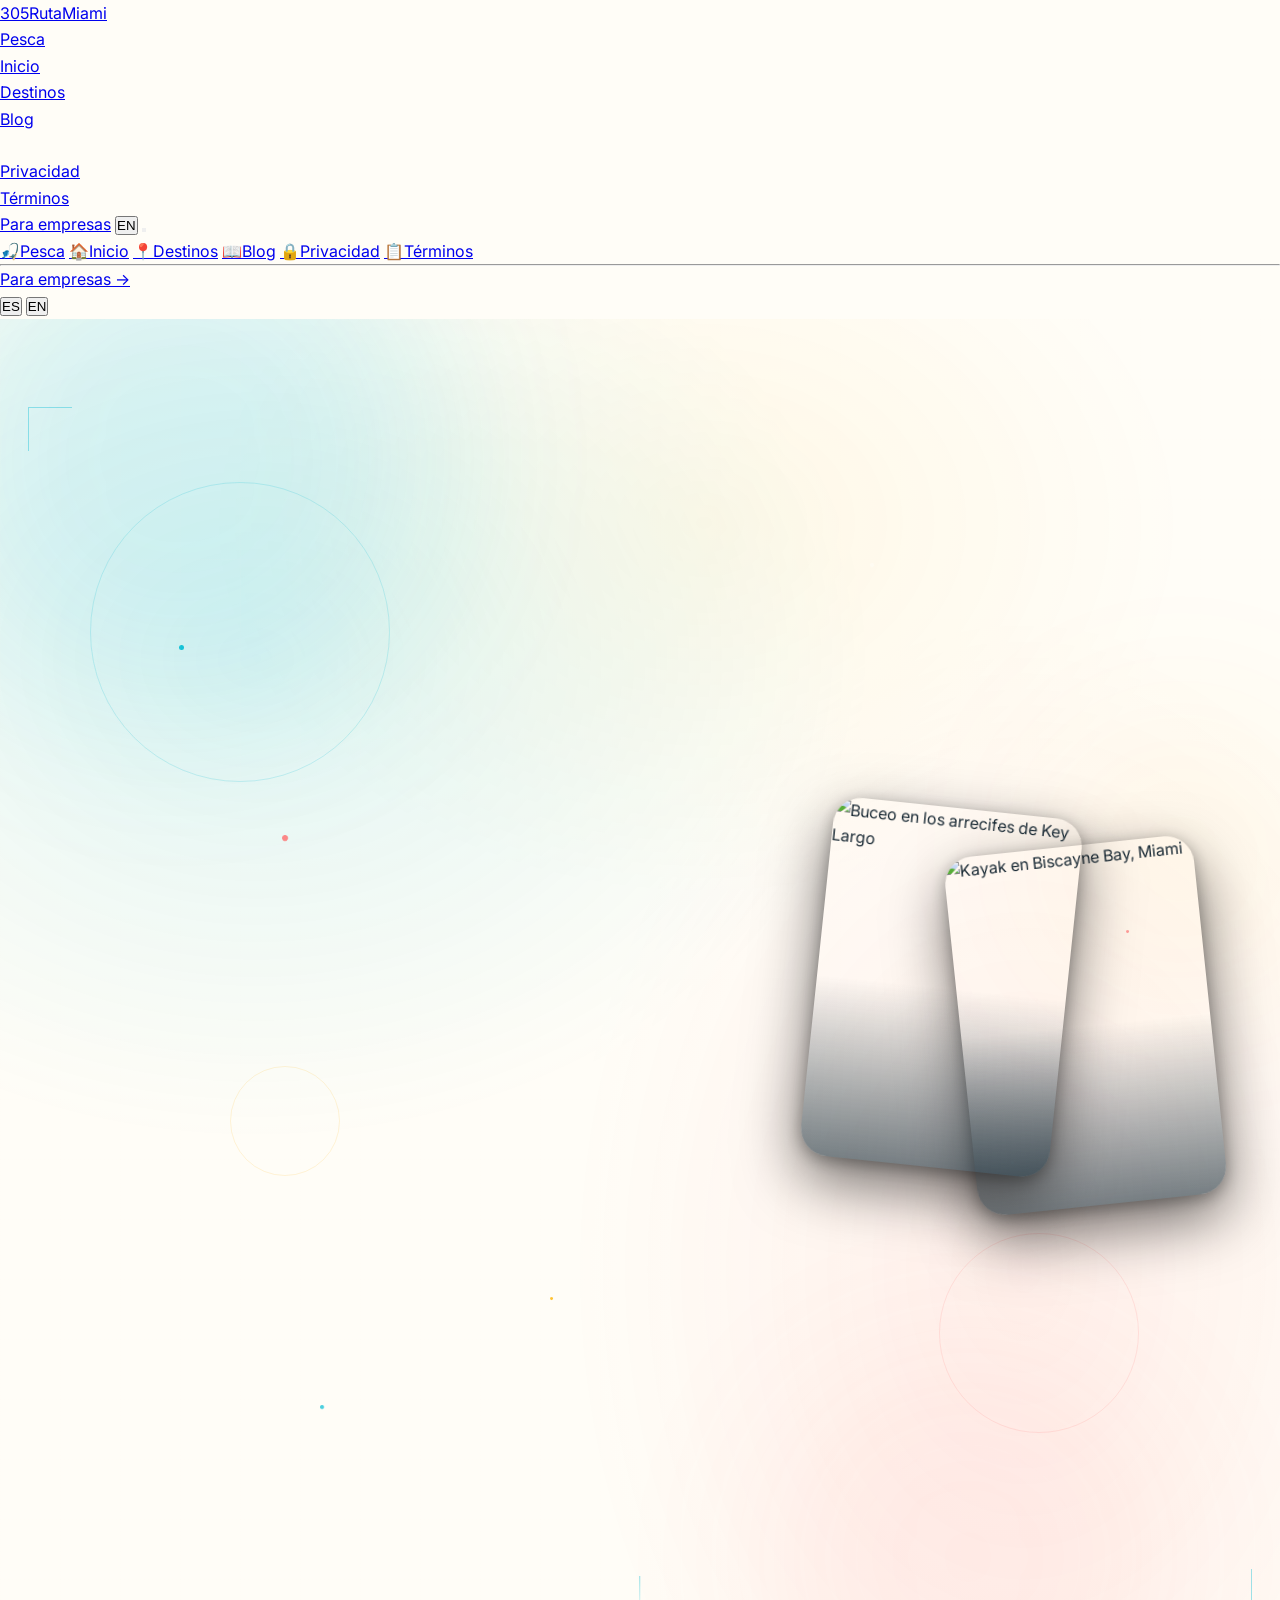
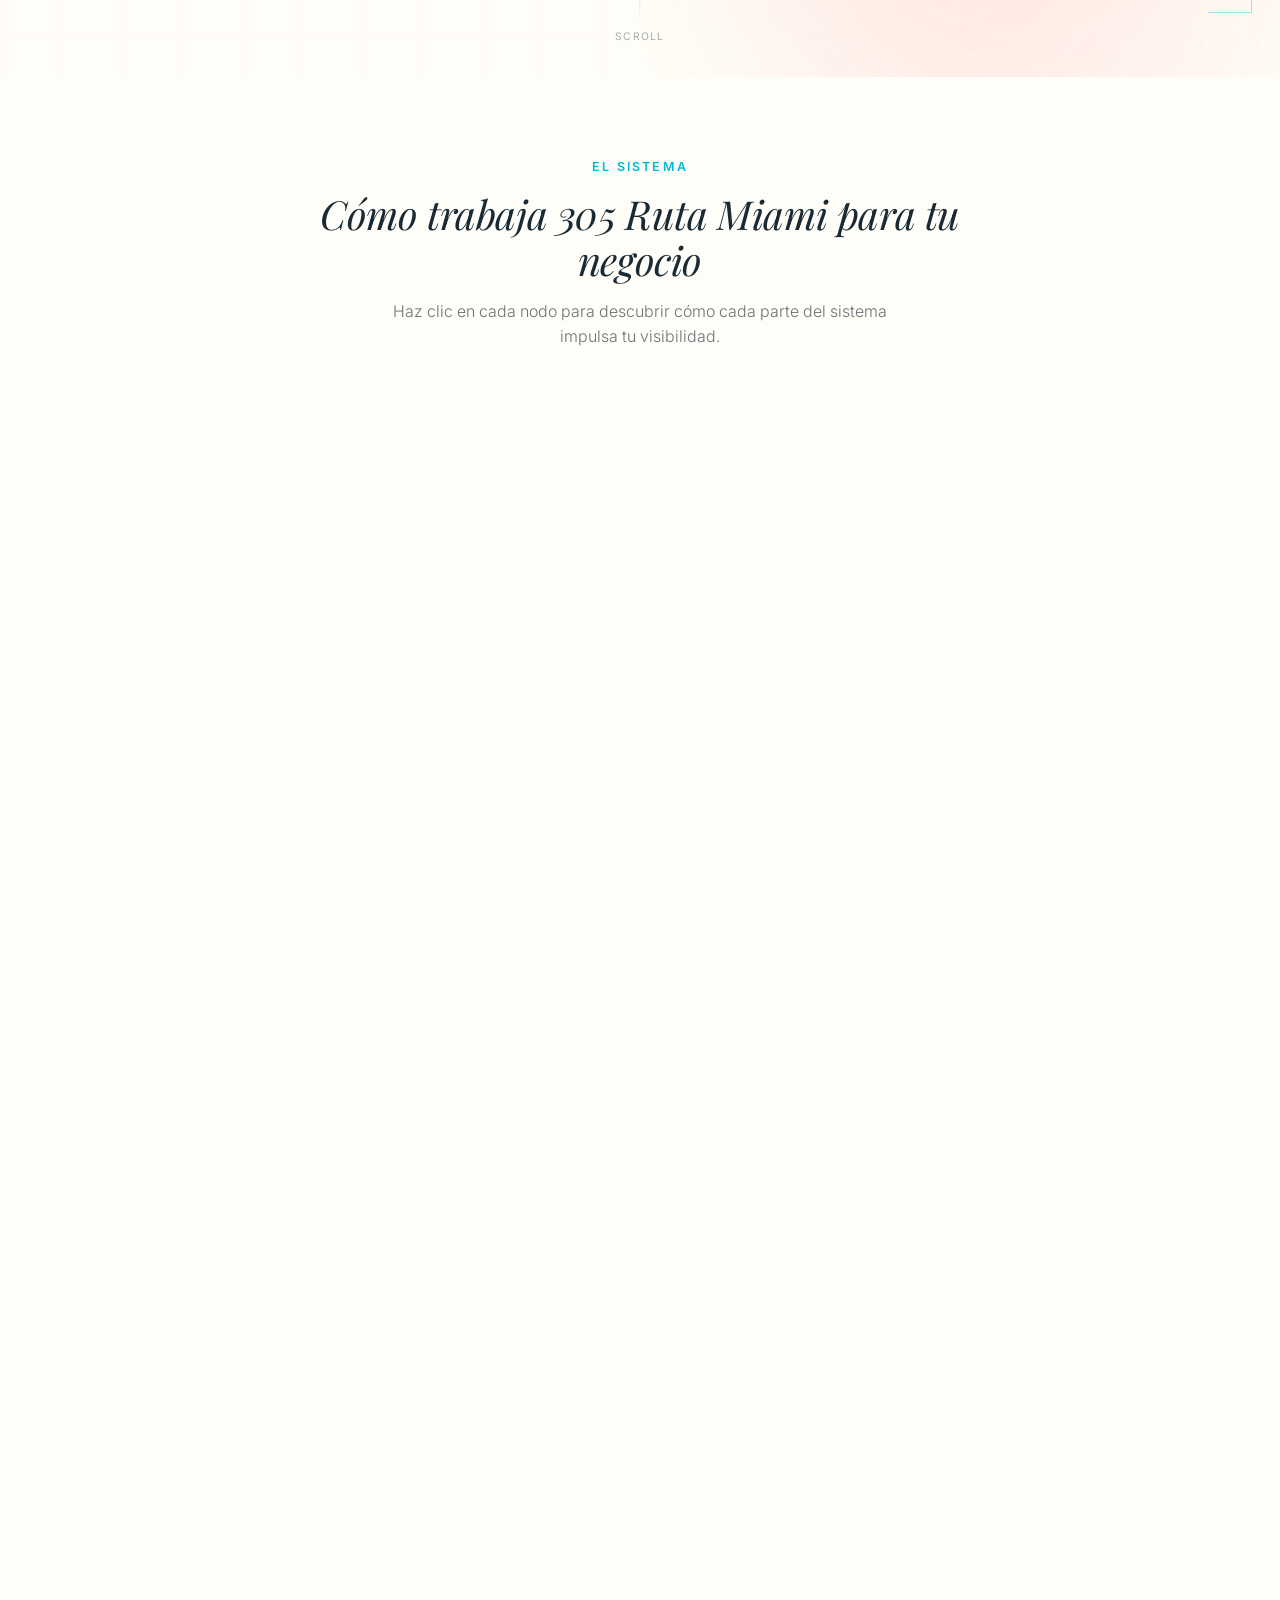
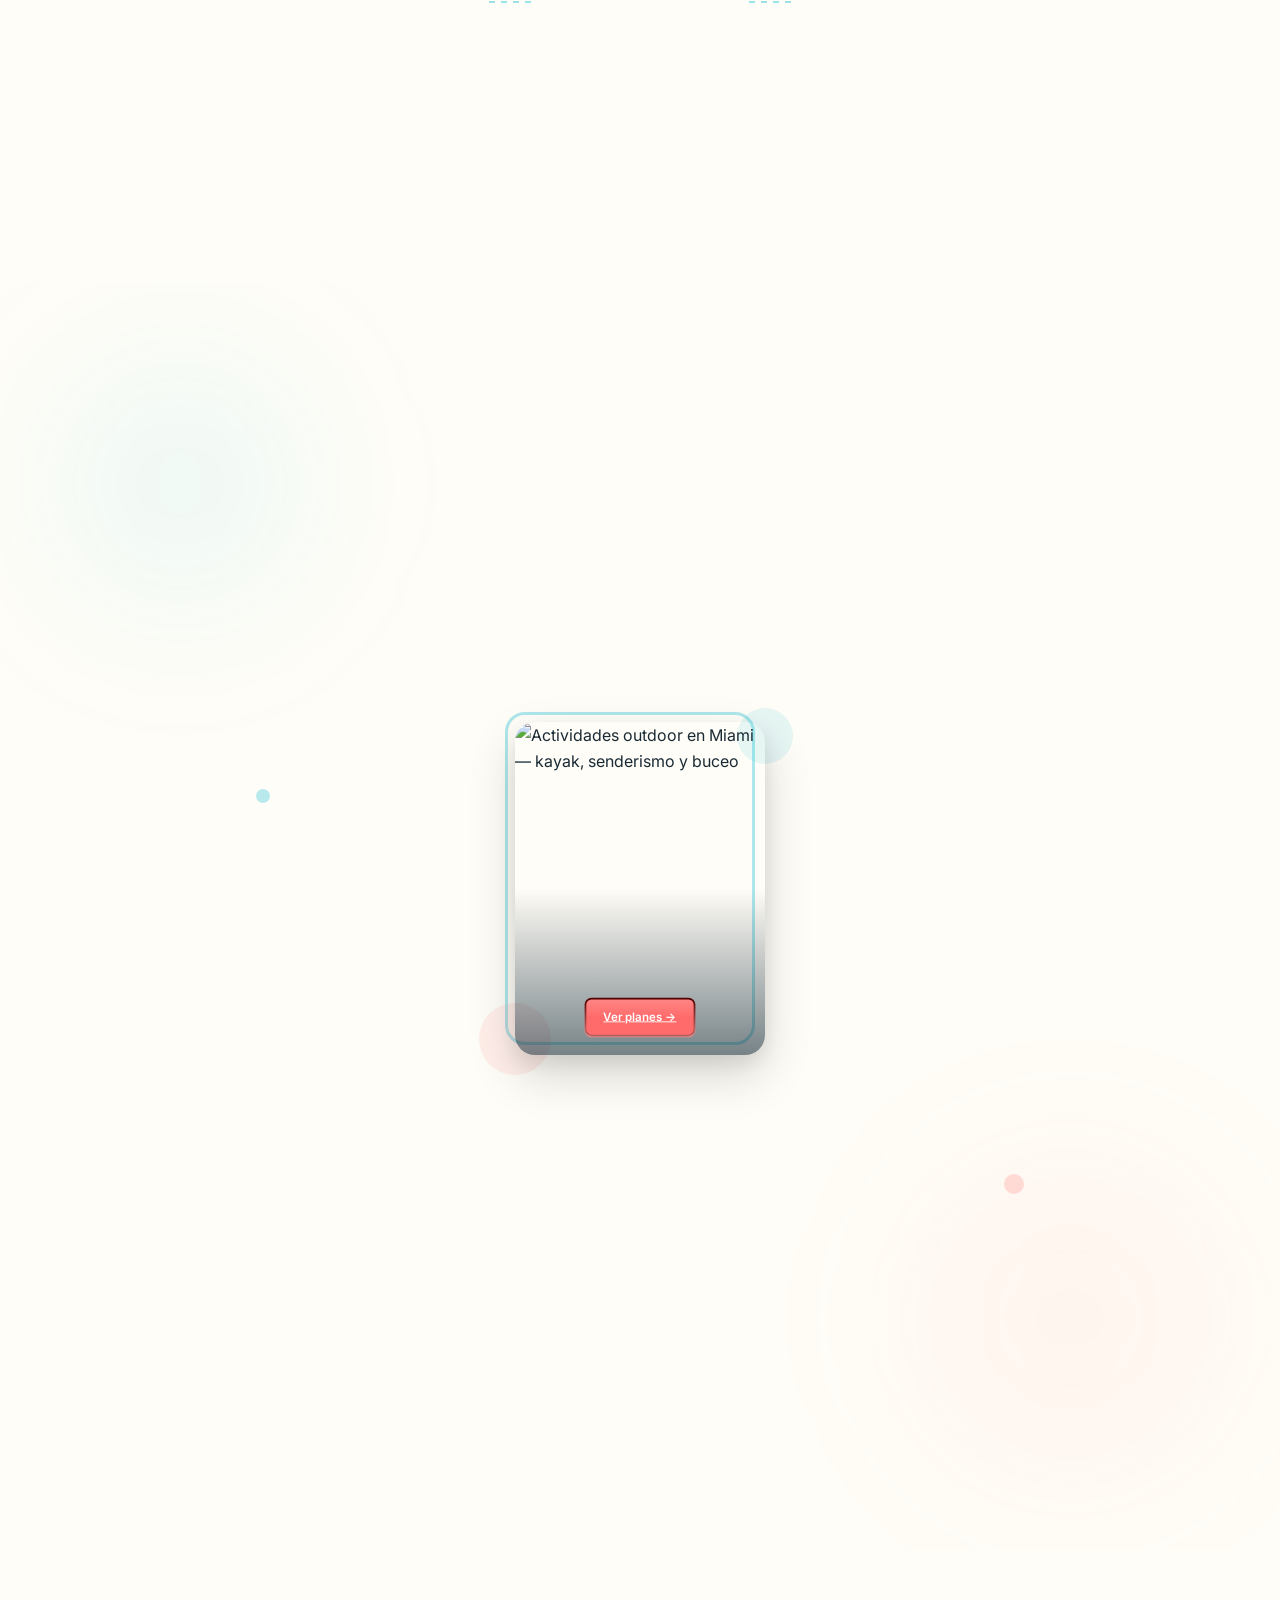
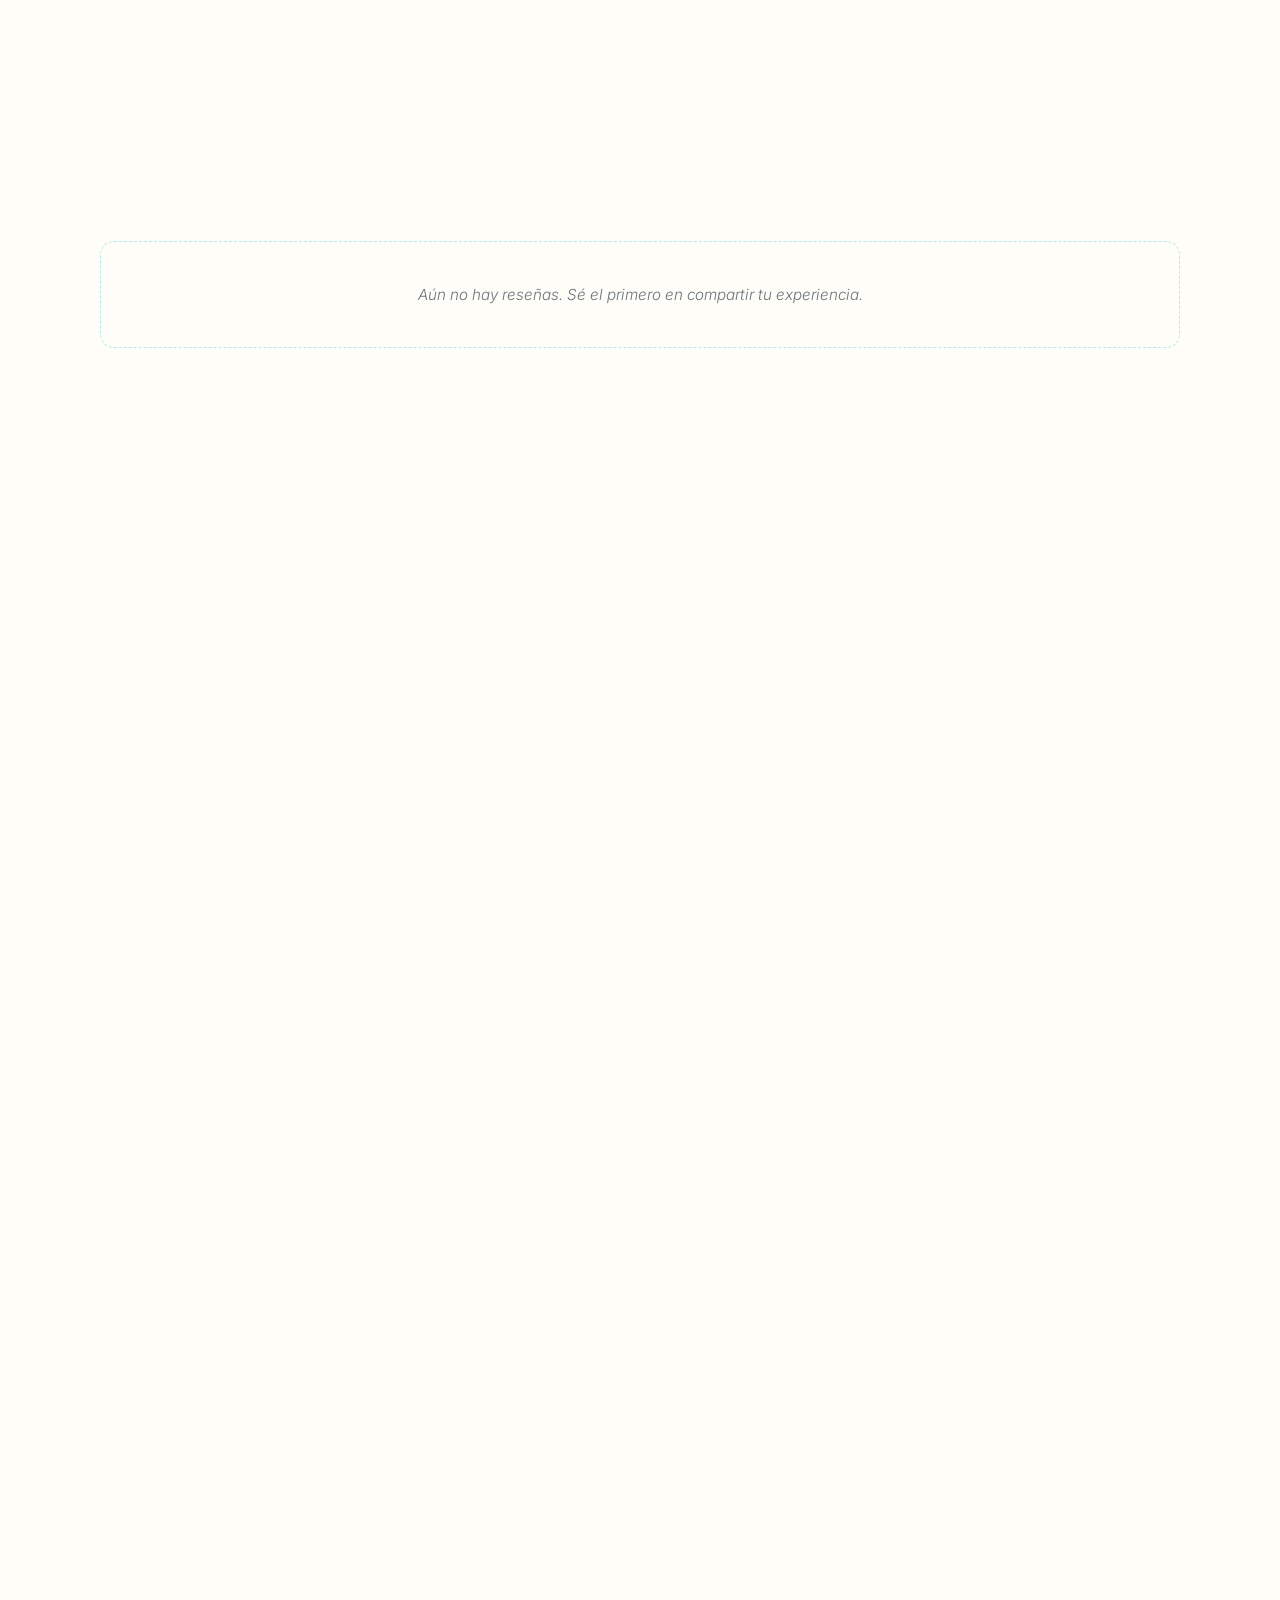
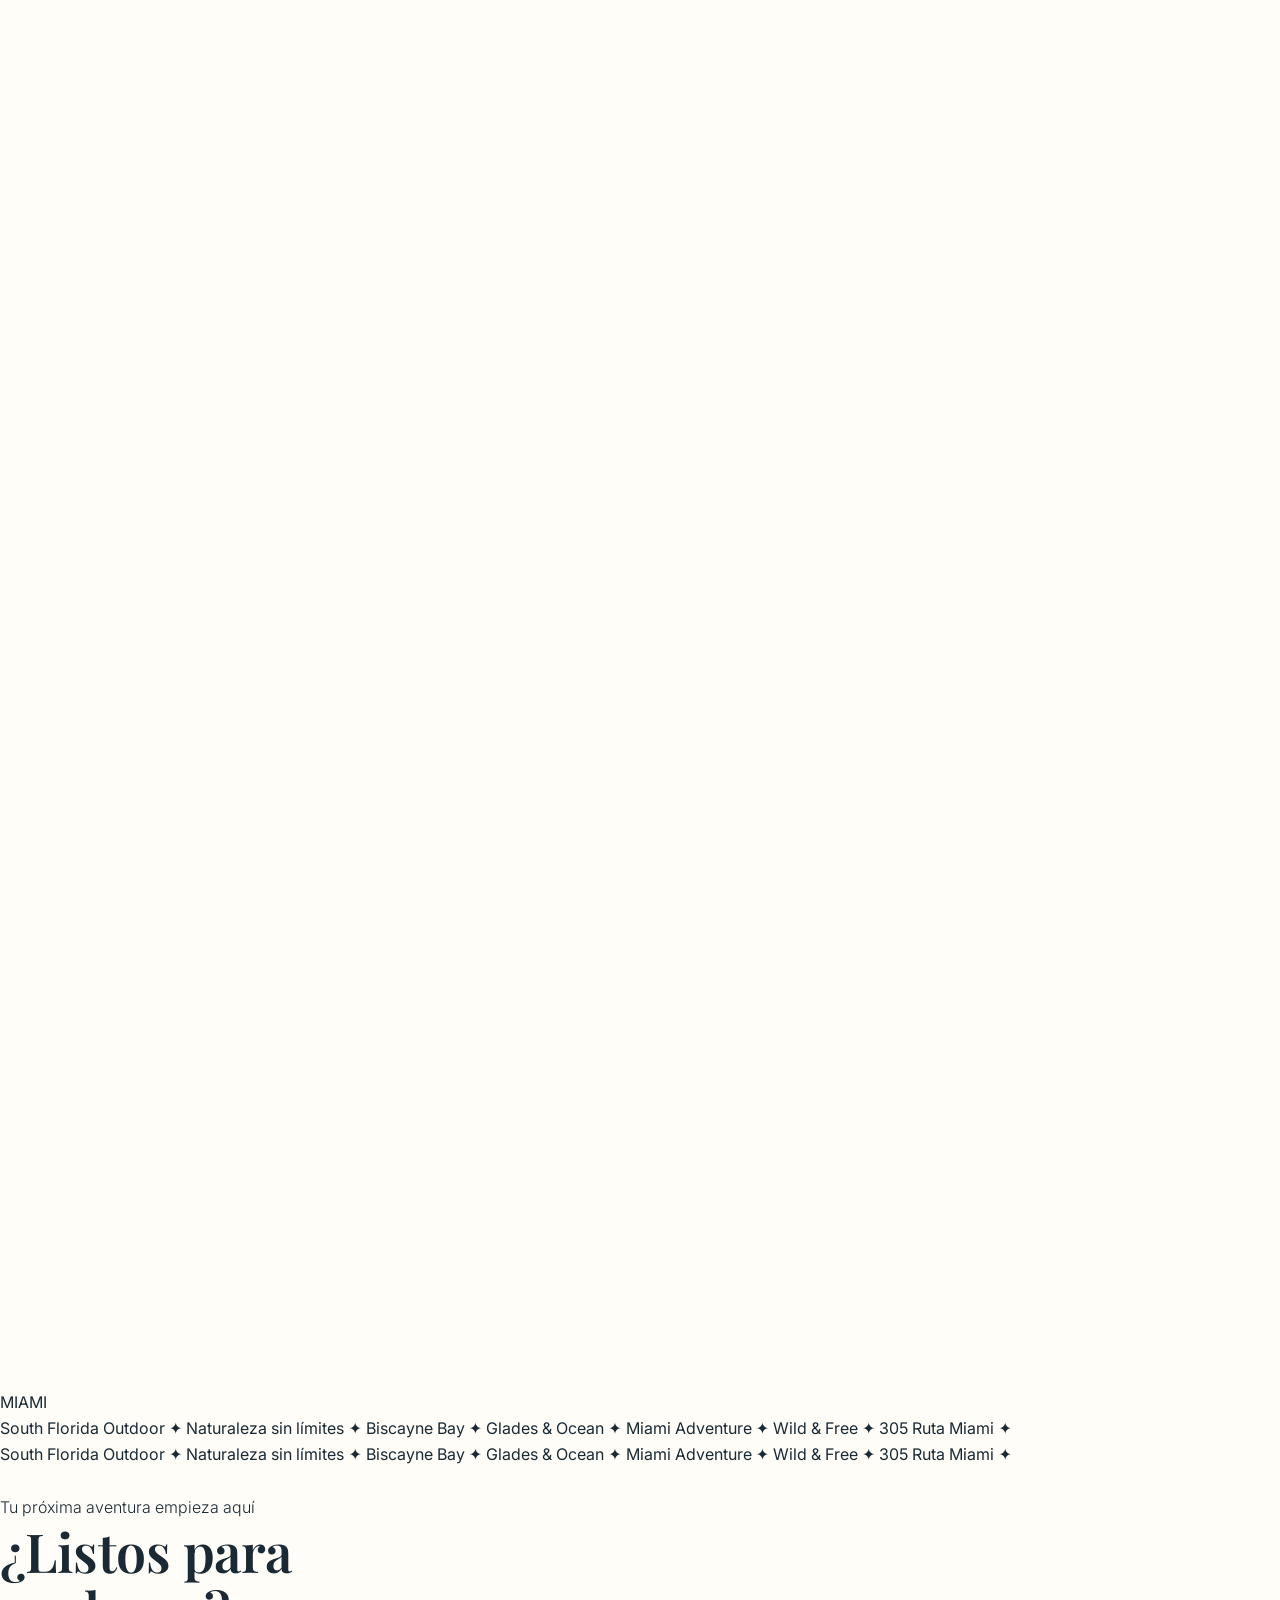
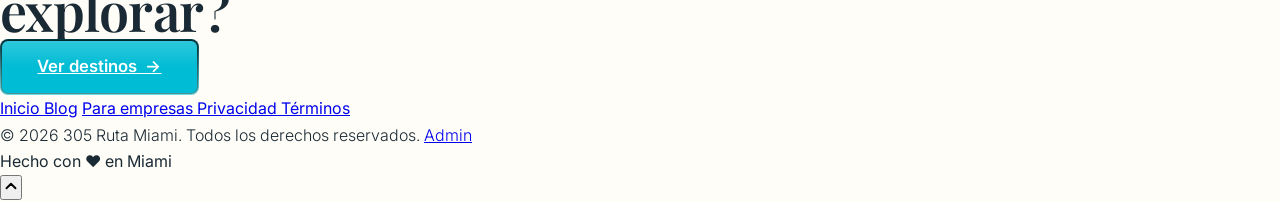
==== anunciantes.html @ b4911af0 "feat(v2-b): hero — carga v2.css + body.v2 + blindaje del hero Lote B setup: anunciantes entra al sis" ====
﻿<!DOCTYPE html>
<html lang="es">
<head>
  <meta charset="UTF-8" />
  <meta name="viewport" content="width=device-width, initial-scale=1.0" />

  <!-- Favicon e iconos de marca (305 Ruta Miami) -->
  <link rel="icon" type="image/x-icon" href="/assets/images/logo/favicon.ico">
  <link rel="icon" type="image/png" sizes="32x32" href="/assets/images/logo/favicon-32.png">
  <link rel="icon" type="image/png" sizes="16x16" href="/assets/images/logo/favicon-16.png">
  <link rel="apple-touch-icon" sizes="180x180" href="/assets/images/logo/favicon-180.png">
  <title>Anúnciate en 305 Ruta Miami — Para Empresas Outdoor en South Florida</title>
  <meta name="description" content="Anúnciate en el directorio outdoor de Miami para hispanohablantes. Planes desde $99/mes. Sin contratos. Listing activo en 48h. Escuelas de buceo, kayak, tours y más." />
  <meta name="robots" content="index, follow" />

  <!-- Open Graph -->
  <meta property="og:type"        content="website" />
  <meta property="og:url"         content="https://305rutamiami.com/anunciantes.html" />
  <meta property="og:title"       content="Anúnciate en 305 Ruta Miami — Directorio Outdoor" />
  <meta property="og:description" content="Tu negocio frente a quien ya está planeando su próxima salida en Miami. Planes desde $99/mes. Sin contratos. Activo en 48h." />
  <meta property="og:image"       content="https://305rutamiami.com/assets/images/logo/logo-limpio.png" />
  <meta property="og:locale"      content="es_US" />
  <meta name="twitter:card"       content="summary_large_image" />
  <meta name="twitter:image"      content="https://305rutamiami.com/assets/images/logo/logo-limpio.png" />

  <!-- Canonical -->
  <link rel="canonical" href="https://305rutamiami.com/anunciantes.html" />

  <!-- Schema.org Service (3 offers: $99 / $149 / $249) -->
  <script type="application/ld+json">
  {
    "@context": "https://schema.org",
    "@type": "Service",
    "name": "Listing en el directorio 305 Ruta Miami",
    "serviceType": "Listing en directorio outdoor",
    "provider": {
      "@type": "Organization",
      "name": "305 Ruta Miami",
      "url": "https://305rutamiami.com/"
    },
    "areaServed": {
      "@type": "Place",
      "name": "Miami, South Florida"
    },
    "description": "Listing bilingüe (ES/EN) en el directorio 305 Ruta Miami para negocios outdoor: escuelas de buceo, tours en kayak, paddle board, ciclismo, senderismo y más.",
    "offers": [
      {
        "@type": "Offer",
        "name": "Esencial",
        "price": "99",
        "priceCurrency": "USD",
        "priceSpecification": {
          "@type": "UnitPriceSpecification",
          "price": "99",
          "priceCurrency": "USD",
          "unitText": "MONTH"
        },
        "availability": "https://schema.org/InStock"
      },
      {
        "@type": "Offer",
        "name": "Profesional",
        "price": "149",
        "priceCurrency": "USD",
        "priceSpecification": {
          "@type": "UnitPriceSpecification",
          "price": "149",
          "priceCurrency": "USD",
          "unitText": "MONTH"
        },
        "availability": "https://schema.org/InStock"
      },
      {
        "@type": "Offer",
        "name": "Élite",
        "price": "249",
        "priceCurrency": "USD",
        "priceSpecification": {
          "@type": "UnitPriceSpecification",
          "price": "249",
          "priceCurrency": "USD",
          "unitText": "MONTH"
        },
        "availability": "https://schema.org/InStock"
      }
    ]
  }
  </script>

  <!-- Google Fonts -->
  <link rel="preconnect" href="https://fonts.googleapis.com" />
  <link rel="preconnect" href="https://fonts.gstatic.com" crossorigin />
  <link href="https://fonts.googleapis.com/css2?family=Playfair+Display:ital,wght@0,400;0,600;1,400;1,600&family=Inter:wght@300;400;500;600;700&display=swap" rel="stylesheet" />

  <link rel="stylesheet" href="assets/css/anunciantes.css" />
  <link rel="stylesheet" href="assets/css/liquid-btn.css" />
  <link rel="stylesheet" href="assets/css/navbar.css" />
  <link rel="stylesheet" href="assets/css/metal-button.css" />
  <link rel="stylesheet" href="assets/css/footer.css" />
  <!-- Sistema visual v2 (Ley de diseño v2 §7b). LA ULTIMA para ganar la cascada.
       Se aplica a TODO el cuerpo MENOS al hero: #hero-anunciantes conserva su CSS
       propio (blindaje al final de anunciantes.css). -->
  <link rel="stylesheet" href="assets/css/v2.css" />

  <!-- Aplica idioma guardado (compatibilidad con visitas desde index.html) -->
  <script>
    (function () {
      var lang = localStorage.getItem('em_idioma') || 'es';
      document.documentElement.lang = lang;
      document.documentElement.classList.add('lang-' + lang);
    })();
  </script>
  <!-- GA4 -->
  <script async src="https://www.googletagmanager.com/gtag/js?id=G-7HMBMBQNQZ"></script>
  <script>
    window.dataLayer = window.dataLayer || [];
    function gtag(){dataLayer.push(arguments);}
    gtag('js', new Date());
    gtag('config', 'G-7HMBMBQNQZ');
  </script>

</head>
<body class="v2">

  <!-- ===== NAVBAR UNIVERSAL ===== -->
  <nav class="em-nav" aria-label="Navegación principal">
    <a class="em-nav__logo" href="index.html" aria-label="305 Ruta Miami — Inicio">
      <img class="em-nav__logo-img" src="/assets/images/logo/logo-horizontal.png" alt="" aria-hidden="true" decoding="async" /><span class="em-nav__logo-e">305Ruta</span><span class="em-nav__logo-m">Miami</span>
    </a>
    <ul class="em-nav__links">
      <li><a class="em-nav__link" href="pesca.html"><span class="lang-es">Pesca</span><span class="lang-en">Fishing</span></a></li>
      <li><a class="em-nav__link" href="index.html"><span class="lang-es">Inicio</span><span class="lang-en">Home</span></a></li>
      <li><a class="em-nav__link" href="index.html#destinos"><span class="lang-es">Destinos</span><span class="lang-en">Destinations</span></a></li>
      <li><a class="em-nav__link" href="blog.html">Blog</a></li>
      <li><span class="em-nav__sep" aria-hidden="true"></span></li>
      <li><a class="em-nav__link" href="privacidad.html"><span class="lang-es">Privacidad</span><span class="lang-en">Privacy</span></a></li>
      <li><a class="em-nav__link" href="terminos.html"><span class="lang-es">Términos</span><span class="lang-en">Terms</span></a></li>
      <!-- PENDIENTE FASE 2 — activar cuando el login del portal funcione (backend)
      <li><a class="em-nav__link" href="portal/index.html"><span class="lang-es">Acceso clientes</span><span class="lang-en">Client login</span></a></li>
      -->
    </ul>
    <a class="em-nav__link em-nav__link--muted" href="anunciantes.html"><span class="lang-es">Para empresas</span><span class="lang-en">For businesses</span></a>
    <button class="em-nav__lang" type="button" aria-label="Cambiar idioma">EN</button>
    <button class="em-nav__burger" type="button" aria-label="Abrir menú" aria-expanded="false">
      <span></span><span></span><span></span>
    </button>
  </nav>
  <div class="em-drawer__backdrop" aria-hidden="true"></div>
  <aside class="em-drawer" aria-label="Menú móvil">
    <a class="em-drawer__link" href="pesca.html"><span class="em-drawer__emoji">🎣</span><span class="lang-es">Pesca</span><span class="lang-en">Fishing</span></a>
    <a class="em-drawer__link" href="index.html"><span class="em-drawer__emoji">🏠</span><span class="lang-es">Inicio</span><span class="lang-en">Home</span></a>
    <a class="em-drawer__link" href="index.html#destinos"><span class="em-drawer__emoji">📍</span><span class="lang-es">Destinos</span><span class="lang-en">Destinations</span></a>
    <a class="em-drawer__link" href="blog.html"><span class="em-drawer__emoji">📖</span>Blog</a>
    <a class="em-drawer__link" href="privacidad.html"><span class="em-drawer__emoji">🔒</span><span class="lang-es">Privacidad</span><span class="lang-en">Privacy</span></a>
    <a class="em-drawer__link" href="terminos.html"><span class="em-drawer__emoji">📋</span><span class="lang-es">Términos</span><span class="lang-en">Terms</span></a>
    <!-- PENDIENTE FASE 2 — activar cuando el login del portal funcione (backend)
    <a class="em-drawer__link" href="portal/index.html"><span class="em-drawer__emoji">🔑</span><span class="lang-es">Acceso clientes</span><span class="lang-en">Client login</span></a>
    -->
    <hr class="em-drawer__sep"/>
    <a class="em-drawer__link em-drawer__link--muted" href="anunciantes.html"><span class="lang-es">Para empresas →</span><span class="lang-en">For businesses →</span></a>
    <div class="em-drawer__lang">
      <button class="em-drawer__lang-btn" type="button" data-lang="es">ES</button>
      <button class="em-drawer__lang-btn" type="button" data-lang="en">EN</button>
    </div>
  </aside>

  <main>

    <!-- ===================================================
         SECCIÓN 1: HERO — shutter text reveal
    =================================================== -->
    <section class="seccion-hero" id="hero-anunciantes" aria-label="Bienvenida para anunciantes">

      <!-- Aurora gradient mesh animado -->
      <div class="hero-aurora" aria-hidden="true"></div>

      <!-- Grid de fondo sutil (dots/lines overlay) -->
      <div class="hero-grid" aria-hidden="true"></div>

      <!-- Corner accents decorativos -->
      <div class="hero-corner hero-corner--tl" aria-hidden="true"></div>
      <div class="hero-corner hero-corner--br" aria-hidden="true"></div>

      <!-- Parallax layer 1 — ambient orbs (profundidad 0.2, lenta) -->
      <div class="hp-layer" data-depth="0.2" aria-hidden="true">
        <div class="hp-orb hp-orb--turquesa"></div>
        <div class="hp-orb hp-orb--coral"></div>
        <div class="hp-orb hp-orb--mostaza"></div>
      </div>

      <!-- Parallax layer 2 — hollow rings (profundidad 0.5, media) -->
      <div class="hp-layer" data-depth="0.5" aria-hidden="true">
        <div class="hp-ring hp-ring--1"></div>
        <div class="hp-ring hp-ring--2"></div>
        <div class="hp-ring hp-ring--3"></div>
      </div>

      <!-- Parallax layer 3 — floating particles (profundidad 0.9, rápida) -->
      <div class="hp-layer" data-depth="0.9" aria-hidden="true">
        <div class="hp-dot hp-dot--1"></div>
        <div class="hp-dot hp-dot--2"></div>
        <div class="hp-dot hp-dot--3"></div>
        <div class="hp-dot hp-dot--4"></div>
        <div class="hp-dot hp-dot--5"></div>
        <div class="hp-dot hp-dot--6"></div>
        <div class="hp-dot hp-dot--7"></div>
      </div>

      <!-- 2-column layout: texto izquierda / fotos derecha -->
      <div class="hero-contenido hero-2col">

        <!-- ── Columna izquierda: contenido textual ── -->
        <div class="hero-left">
          <p class="hero-pill fade-up" style="transition-delay:0s"><span class="lang-es">Para empresas · Miami</span><span class="lang-en">For businesses · Miami</span></p>

          <!--
            H1 con shutter-reveal: JS inyecta .sw por palabra.
            aria-label garantiza accesibilidad.
            hero-shutter--pending oculta el elemento hasta que JS lo construya.
            data-words-es / data-words-en alimentan el shutter por idioma.
          -->
          <h1 class="hero-titulo hero-shutter hero-shutter--pending"
              id="heroShutter"
              aria-label="Tu negocio frente a quien ya está planeando su próxima salida en Miami"
              data-words-es="Tu|negocio|frente|a|quien|ya|está|planeando|su|próxima|salida|en|Miami"
              data-words-en="Your|business|in|front|of|people|already|planning|their|next|Miami|outing">
            Tu negocio frente a quien ya está planeando su próxima salida en Miami
          </h1>

          <p class="hero-subtitulo fade-up" style="transition-delay:0.16s">
            <span class="lang-es">El directorio outdoor más completo de South Florida. Conectamos a turistas y residentes hispanohablantes con las mejores experiencias — y con las empresas que las hacen posible.</span>
            <span class="lang-en">The most complete outdoor directory in South Florida. We connect Spanish-speaking tourists and residents with the best experiences — and with the businesses that make them happen.</span>
          </p>

          <div class="hero-ctas fade-up" style="transition-delay:0.24s">
            <div class="metal-btn-wrap" data-variant="turquesa" data-size="lg">
              <div class="metal-btn-inner"></div>
              <button class="metal-btn" onclick="anScrollTo('precios')">
                <div class="metal-btn-shine"></div>
                <div class="metal-btn-hover-glow"></div>
                <span class="lang-es">Ver planes y precios →</span><span class="lang-en">See plans and pricing →</span>
              </button>
            </div>
            <div class="metal-btn-wrap" data-variant="gold" data-size="lg">
              <div class="metal-btn-inner"></div>
              <button class="metal-btn" onclick="window.location.href='/portal/index.html'">
                <div class="metal-btn-shine"></div>
                <div class="metal-btn-hover-glow"></div>
                <span class="lang-es">Acceder a mi portal →</span><span class="lang-en">Access my portal →</span>
              </button>
            </div>
          </div>

          <!-- Stats flotantes -->
          <div class="hero-stats fade-up" style="transition-delay:0.32s" aria-label="Datos del directorio">
            <div class="hero-stat">
              <div class="hero-stat__numero">Miami</div>
              <div class="hero-stat__label"><span class="lang-es">cobertura</span><span class="lang-en">coverage</span></div>
            </div>
            <div class="hero-stat">
              <div class="hero-stat__numero">ES/EN</div>
              <div class="hero-stat__label"><span class="lang-es">bilingüe</span><span class="lang-en">bilingual</span></div>
            </div>
          </div>

          <!-- Replay button -->
          <div class="hero-replay fade-up" style="transition-delay:0.44s">
            <button class="hero-replay-btn" id="heroReplayBtn"
                    onclick="replayHeroShutter()"
                    aria-label="Repetir animación del título">
              <span class="hero-replay-icon" aria-hidden="true">↻</span>
              <span class="lang-es">repetir</span><span class="lang-en">replay</span>
            </button>
          </div>
        </div>

        <!-- ── Columna derecha: fotos apiladas con rotación ── -->
        <div class="hero-right" aria-hidden="true">
          <!-- Foto trasera — rotate(-6deg), entra desde la derecha -->
          <div class="hero-img-card hero-img-card--back">
            <img src="assets/images/hero/hero-09.jpg"
                 alt="Kayak en Biscayne Bay, Miami"
                 loading="eager" />
            <div class="hero-img-card__overlay"></div>
          </div>
          <!-- Foto delantera — rotate(6deg), entra un poco después -->
          <div class="hero-img-card hero-img-card--front">
            <img src="assets/images/hero/hero-03.jpg"
                 alt="Buceo en los arrecifes de Key Largo"
                 loading="eager" />
            <div class="hero-img-card__overlay"></div>
          </div>
        </div>

      </div>

      <!-- Scroll hint -->
      <div class="scroll-hint" aria-hidden="true">
        <div class="scroll-hint__line"></div>
        <span>scroll</span>
      </div>

    </section>

    <!-- ===== ORBITAL VALORES — Para empresas ===== -->
    <section class="orbital-section" id="orbital-valores" aria-labelledby="orbital-titulo">
      <div class="orbital-section__header">
        <p class="orbital-section__eyebrow">
          <span class="lang-es">El sistema</span>
          <span class="lang-en">The system</span>
        </p>
        <h2 id="orbital-titulo" class="orbital-section__titulo">
          <span class="lang-es">Cómo trabaja 305 Ruta Miami para tu negocio</span>
          <span class="lang-en">How 305 Ruta Miami works for your business</span>
        </h2>
        <p class="orbital-section__sub">
          <span class="lang-es">Haz clic en cada nodo para descubrir cómo cada parte del sistema impulsa tu visibilidad.</span>
          <span class="lang-en">Click each node to discover how each part of the system boosts your visibility.</span>
        </p>
      </div>
      <div class="orbital-stage" id="orbitalStage">
        <!-- Renderizado por JS -->
      </div>
    </section>

    <!-- ===================================================
         SECCIÓN 3: QUÉ INCLUYE TU LISTING
    =================================================== -->
    <section class="seccion-incluye an-section" id="que-incluye" aria-label="Qué incluye el listing">
      <div class="an-container">

        <div class="an-section-header fade-up">
          <span class="an-eyebrow"><span class="lang-es">Tu presencia online</span><span class="lang-en">Your online presence</span></span>
          <h2><span class="lang-es">Lo que obtienes con tu listing</span><span class="lang-en">What you get with your listing</span></h2>
        </div>

        <div class="incluye-grid">

          <!-- Mockup 3D -->
          <div class="mockup-col fade-up">
            <p class="mockup-label" aria-label="Vista previa"><span class="lang-es">Así se verá tu negocio en 305 Ruta Miami</span><span class="lang-en">This is how your business will look on 305 Ruta Miami</span></p>
            <div class="mockup-scene" role="img" aria-label="Vista previa de cómo se verá tu listing en 305 Ruta Miami">
              <div class="mockup-card">

                <div class="mockup-img-cont">
                  <img
                    class="mockup-img"
                    src="assets/images/hero/hero-06.jpg"
                    alt="Biscayne Kayak Tours — ejemplo de listing"
                    loading="lazy"
                  />
                  <span class="mockup-badge" aria-hidden="true"><span class="lang-es">🌊 Mar</span><span class="lang-en">🌊 Sea</span></span>
                </div>

                <div class="mockup-info">
                  <h3 class="mockup-nombre">Biscayne Kayak Tours</h3>
                  <p class="mockup-desc"><span class="lang-es">Tours de kayak en Biscayne Bay — avistamiento de fauna marina, manglares y atardeceres únicos en South Florida.</span><span class="lang-en">Kayak tours in Biscayne Bay — marine wildlife sightings, mangroves and unique South Florida sunsets.</span></p>
                  <div class="mockup-meta">
                    <span class="mockup-meta-item"><span aria-hidden="true">💲</span> <span class="lang-es">Desde $65/tour</span><span class="lang-en">From $65/tour</span></span>
                    <span class="mockup-meta-item"><span aria-hidden="true">⏰</span> 8am – 5pm</span>
                  </div>
                  <!-- MetalButton demo -->
                  <div class="metal-btn-wrap" data-variant="coral" data-size="sm" style="pointer-events:none" aria-hidden="true">
                    <div class="metal-btn-inner"></div>
                    <button class="metal-btn" tabindex="-1">
                      <div class="metal-btn-shine"></div>
                      <div class="metal-btn-hover-glow"></div>
                      <span class="lang-es">Ver destino</span><span class="lang-en">View destination</span>
                    </button>
                  </div>
                </div>

              </div>
            </div>
          </div>

          <!-- Lista de features -->
          <div class="features-col fade-up" style="transition-delay:0.12s">
            <span class="an-eyebrow"><span class="lang-es">Incluido en todos los planes</span><span class="lang-en">Included in every plan</span></span>
            <h2><span class="lang-es">Visibilidad completa para tu negocio</span><span class="lang-en">Full visibility for your business</span></h2>
            <p class="features-lead"><span class="lang-es">Cada listing está diseñado para convertir — información clara, fotos reales y botones de acción directa.</span><span class="lang-en">Every listing is designed to convert — clear information, real photos and direct-action buttons.</span></p>

            <ul class="features-list">
              <li class="feature-item" style="transition-delay:0s">
                <div class="feature-icon" aria-hidden="true">📋</div>
                <span class="feature-text"><span class="lang-es"><strong>Card en el grid principal</strong> de destinos, visible en la página de inicio</span><span class="lang-en"><strong>Card in the main destinations grid</strong>, visible on the home page</span></span>
              </li>
              <li class="feature-item" style="transition-delay:0.08s">
                <div class="feature-icon" aria-hidden="true">🖼️</div>
                <span class="feature-text"><span class="lang-es"><strong>Página de detalle</strong> con galería de hasta 4 fotos</span><span class="lang-en"><strong>Detail page</strong> with a gallery of up to 4 photos</span></span>
              </li>
              <li class="feature-item" style="transition-delay:0.16s">
                <div class="feature-icon" aria-hidden="true">🌐</div>
                <span class="feature-text"><span class="lang-es"><strong>Descripción completa en español e inglés</strong> (ES + EN)</span><span class="lang-en"><strong>Full description in Spanish and English</strong> (ES + EN)</span></span>
              </li>
              <li class="feature-item" style="transition-delay:0.24s">
                <div class="feature-icon" aria-hidden="true">📞</div>
                <span class="feature-text"><span class="lang-es"><strong>Datos prácticos:</strong> precio, horarios, teléfono y web oficial</span><span class="lang-en"><strong>Practical info:</strong> price, hours, phone and official website</span></span>
              </li>
              <li class="feature-item" style="transition-delay:0.32s">
                <div class="feature-icon" aria-hidden="true">🗺️</div>
                <span class="feature-text"><span class="lang-es"><strong>Botones directos:</strong> Google Maps, Apple Maps y reseñas</span><span class="lang-en"><strong>Direct buttons:</strong> Google Maps, Apple Maps and reviews</span></span>
              </li>
              <li class="feature-item" style="transition-delay:0.40s">
                <div class="feature-icon" aria-hidden="true">📊</div>
                <span class="feature-text"><span class="lang-es"><strong>Reporte mensual</strong> de visitas y clics</span><span class="lang-en"><strong>Monthly report</strong> of visits and clicks</span></span>
              </li>
            </ul>
          </div>

        </div>
      </div>
    </section>

    <!-- ===================================================
         SECCIÓN 4: PLANES Y PRECIOS — 3 tiers
    =================================================== -->
    <section class="seccion-precios" id="precios" aria-label="Planes y precios">
      <!-- Canvas animado WebGL — concentric warping circles -->
      <canvas id="preciosCanvas" aria-hidden="true"></canvas>
      <div class="seccion-precios__contenedor">

        <div class="seccion-precios__encabezado fade-up">
          <span class="seccion-precios__eyebrow"><span class="lang-es">Planes simples, resultados reales</span><span class="lang-en">Simple plans, real results</span></span>
          <h2 class="seccion-precios__titulo"><span class="lang-es">Elige tu nivel de visibilidad</span><span class="lang-en">Choose your visibility level</span></h2>
          <p class="seccion-precios__sub">
            <span class="lang-es">Pago mensual. Sin contratos. Cancela cuando quieras con 7 días de anticipación.</span>
            <span class="lang-en">Monthly billing. No contracts. Cancel anytime with 7 days' notice.</span>
          </p>
        </div>

        <!-- Banda de precio de fundador (sustituye al antiguo toggle mensual/anual) -->
        <div class="precios-toggle fade-up">
          <span class="precios-toggle__btn precios-toggle__btn--activo" style="font-size:clamp(0.72rem,2.8vw,0.88rem);text-align:center;line-height:1.4">
            <span class="lang-es">🔒 Precio de fundador — congela esta tarifa <span style="white-space:nowrap">de por vida</span></span>
            <span class="lang-en">🔒 Founder pricing — lock this rate <span style="white-space:nowrap">for life</span></span>
          </span>
        </div>

        <!-- Grid 3 cards -->
        <div class="precios-grid">

          <!-- ESENCIAL -->
          <div class="pc-wrap">
          <article class="precio-card precio-card--esencial fade-up">

            <div class="precio-card__header">
              <span class="precio-card__nombre"><span class="lang-es">Esencial</span><span class="lang-en">Essential</span></span>
              <div class="precio-card__precio">
                <span class="precio-card__monto">$99</span>
                <span class="precio-card__periodo"><span class="lang-es">/mes</span><span class="lang-en">/mo</span></span>
              </div>
              <p class="precio-card__tagline">
                <span class="lang-es">Tu negocio en el directorio bilingüe, con ficha y página propia.</span>
                <span class="lang-en">Your business in the bilingual directory, with its own card and page.</span>
              </p>
            </div>

            <div class="precio-divider" aria-hidden="true"></div>

            <ul class="precio-card__lista">
              <li><span class="precio-check precio-check--turquesa" aria-hidden="true"><svg xmlns="http://www.w3.org/2000/svg" width="16" height="16" viewBox="0 0 24 24" fill="none" stroke="currentColor" stroke-width="3" stroke-linecap="round" stroke-linejoin="round"><path d="M20 6 9 17l-5-5"/></svg></span>
                  <span class="lang-es">Ficha bilingüe (ES/EN) en el directorio y página de detalle propia</span><span class="lang-en">Bilingual (ES/EN) card in the directory and its own detail page</span></li>
              <li><span class="precio-check precio-check--turquesa" aria-hidden="true"><svg xmlns="http://www.w3.org/2000/svg" width="16" height="16" viewBox="0 0 24 24" fill="none" stroke="currentColor" stroke-width="3" stroke-linecap="round" stroke-linejoin="round"><path d="M20 6 9 17l-5-5"/></svg></span>
                  <span class="lang-es">2 a 3 fotos y descripción corta</span><span class="lang-en">2–3 photos and a short description</span></li>
              <li><span class="precio-check precio-check--turquesa" aria-hidden="true"><svg xmlns="http://www.w3.org/2000/svg" width="16" height="16" viewBox="0 0 24 24" fill="none" stroke="currentColor" stroke-width="3" stroke-linecap="round" stroke-linejoin="round"><path d="M20 6 9 17l-5-5"/></svg></span>
                  <span class="lang-es">Datos prácticos: horarios, precio, teléfono y enlace a tu web</span><span class="lang-en">Practical info: hours, pricing, phone and a link to your website</span></li>
              <li><span class="precio-check precio-check--turquesa" aria-hidden="true"><svg xmlns="http://www.w3.org/2000/svg" width="16" height="16" viewBox="0 0 24 24" fill="none" stroke="currentColor" stroke-width="3" stroke-linecap="round" stroke-linejoin="round"><path d="M20 6 9 17l-5-5"/></svg></span>
                  <span class="lang-es">Botones a Google Maps y a tu sitio web</span><span class="lang-en">Buttons to Google Maps and your website</span></li>
              <li><span class="precio-check precio-check--turquesa" aria-hidden="true"><svg xmlns="http://www.w3.org/2000/svg" width="16" height="16" viewBox="0 0 24 24" fill="none" stroke="currentColor" stroke-width="3" stroke-linecap="round" stroke-linejoin="round"><path d="M20 6 9 17l-5-5"/></svg></span>
                  <span class="lang-es">Reporte mensual simple de visitas</span><span class="lang-en">Simple monthly visits report</span></li>
            </ul>

            <div class="precio-card__cta">
              <div class="metal-btn-wrap" data-variant="turquesa" data-size="md">
                <div class="metal-btn-inner"></div>
                <button class="metal-btn"
                        onclick="document.querySelector('#contacto-empresas').scrollIntoView({behavior:'smooth'})">
                  <div class="metal-btn-shine"></div>
                  <div class="metal-btn-hover-glow"></div>
                  <span class="lang-es">Empezar ahora →</span>
                  <span class="lang-en">Get started →</span>
                </button>
              </div>
            </div>

          </article>
          </div><!-- /pc-wrap esencial -->

          <!-- PROFESIONAL — más grande, badge "Más popular" -->
          <div class="pc-wrap">
          <article class="precio-card precio-card--profesional precio-card--destacada fade-up">

            <div class="precio-card__badge precio-card__badge--popular"><span class="lang-es">Más popular</span><span class="lang-en">Most popular</span></div>

            <div class="precio-card__header">
              <span class="precio-card__nombre">Profesional</span>
              <div class="precio-card__precio">
                <span class="precio-card__monto">$149</span>
                <span class="precio-card__periodo"><span class="lang-es">/mes</span><span class="lang-en">/mo</span></span>
              </div>
              <p class="precio-card__tagline">
                <span class="lang-es">Más visibilidad: galería, WhatsApp, destacado y tu Perfil de Google optimizado.</span>
                <span class="lang-en">More visibility: gallery, WhatsApp, featured placement and your optimized Google Profile.</span>
              </p>
            </div>

            <div class="precio-divider" aria-hidden="true"></div>

            <ul class="precio-card__lista">
              <li><span class="precio-check precio-check--mostaza" aria-hidden="true"><svg xmlns="http://www.w3.org/2000/svg" width="16" height="16" viewBox="0 0 24 24" fill="none" stroke="currentColor" stroke-width="3" stroke-linecap="round" stroke-linejoin="round"><path d="M20 6 9 17l-5-5"/></svg></span>
                  <span class="lang-es">Todo lo del Esencial</span><span class="lang-en">Everything in Essential</span></li>
              <li><span class="precio-check precio-check--mostaza" aria-hidden="true"><svg xmlns="http://www.w3.org/2000/svg" width="16" height="16" viewBox="0 0 24 24" fill="none" stroke="currentColor" stroke-width="3" stroke-linecap="round" stroke-linejoin="round"><path d="M20 6 9 17l-5-5"/></svg></span>
                  <span class="lang-es">Galería de 4 fotos y descripción larga ES/EN</span><span class="lang-en">4-photo gallery and long ES/EN description</span></li>
              <li><span class="precio-check precio-check--mostaza" aria-hidden="true"><svg xmlns="http://www.w3.org/2000/svg" width="16" height="16" viewBox="0 0 24 24" fill="none" stroke="currentColor" stroke-width="3" stroke-linecap="round" stroke-linejoin="round"><path d="M20 6 9 17l-5-5"/></svg></span>
                  <span class="lang-es">Botón de WhatsApp directo</span><span class="lang-en">Direct WhatsApp button</span></li>
              <li><span class="precio-check precio-check--mostaza" aria-hidden="true"><svg xmlns="http://www.w3.org/2000/svg" width="16" height="16" viewBox="0 0 24 24" fill="none" stroke="currentColor" stroke-width="3" stroke-linecap="round" stroke-linejoin="round"><path d="M20 6 9 17l-5-5"/></svg></span>
                  <span class="lang-es">Insignia "Destacado" y posición preferente</span><span class="lang-en">"Featured" badge and priority placement</span></li>
              <li><span class="precio-check precio-check--mostaza" aria-hidden="true"><svg xmlns="http://www.w3.org/2000/svg" width="16" height="16" viewBox="0 0 24 24" fill="none" stroke="currentColor" stroke-width="3" stroke-linecap="round" stroke-linejoin="round"><path d="M20 6 9 17l-5-5"/></svg></span>
                  <span class="lang-es">Configuración y optimización inicial de tu Perfil de Google Business (una vez)</span><span class="lang-en">Initial setup and optimization of your Google Business Profile (one time)</span></li>
              <li><span class="precio-check precio-check--mostaza" aria-hidden="true"><svg xmlns="http://www.w3.org/2000/svg" width="16" height="16" viewBox="0 0 24 24" fill="none" stroke="currentColor" stroke-width="3" stroke-linecap="round" stroke-linejoin="round"><path d="M20 6 9 17l-5-5"/></svg></span>
                  <span class="lang-es">Sello "Recomendado por 305 Ruta Miami" y código QR a tu ficha</span><span class="lang-en">"Recommended by 305 Ruta Miami" seal and a QR code to your card</span></li>
              <li><span class="precio-check precio-check--mostaza" aria-hidden="true"><svg xmlns="http://www.w3.org/2000/svg" width="16" height="16" viewBox="0 0 24 24" fill="none" stroke="currentColor" stroke-width="3" stroke-linecap="round" stroke-linejoin="round"><path d="M20 6 9 17l-5-5"/></svg></span>
                  <span class="lang-es">Reporte mensual detallado</span><span class="lang-en">Detailed monthly report</span></li>
            </ul>

            <div class="precio-card__cta">
              <div class="metal-btn-wrap" data-variant="gold" data-size="md">
                <div class="metal-btn-inner"></div>
                <button class="metal-btn"
                        onclick="document.querySelector('#contacto-empresas').scrollIntoView({behavior:'smooth'})">
                  <div class="metal-btn-shine"></div>
                  <div class="metal-btn-hover-glow"></div>
                  <span class="lang-es">Elegir Profesional →</span>
                  <span class="lang-en">Choose Professional →</span>
                </button>
              </div>
            </div>

          </article>
          </div><!-- /pc-wrap profesional -->

          <!-- ÉLITE -->
          <div class="pc-wrap">
          <article class="precio-card precio-card--elite fade-up">

            <div class="precio-card__badge precio-card__badge--elite"><span class="lang-es">Máxima visibilidad</span><span class="lang-en">Maximum visibility</span></div>

            <div class="precio-card__header">
              <span class="precio-card__nombre">Élite</span>
              <div class="precio-card__precio">
                <span class="precio-card__monto">$249</span>
                <span class="precio-card__periodo"><span class="lang-es">/mes</span><span class="lang-en">/mo</span></span>
              </div>
              <p class="precio-card__tagline">
                <span class="lang-es">Máxima exposición: top de tu categoría, portada, artículo en el blog y soporte prioritario.</span>
                <span class="lang-en">Maximum exposure: top of your category, homepage presence, a blog article and priority support.</span>
              </p>
            </div>

            <div class="precio-divider" aria-hidden="true"></div>

            <ul class="precio-card__lista">
              <li><span class="precio-check precio-check--coral" aria-hidden="true"><svg xmlns="http://www.w3.org/2000/svg" width="16" height="16" viewBox="0 0 24 24" fill="none" stroke="currentColor" stroke-width="3" stroke-linecap="round" stroke-linejoin="round"><path d="M20 6 9 17l-5-5"/></svg></span>
                  <span class="lang-es">Todo lo del Profesional</span><span class="lang-en">Everything in Professional</span></li>
              <li><span class="precio-check precio-check--coral" aria-hidden="true"><svg xmlns="http://www.w3.org/2000/svg" width="16" height="16" viewBox="0 0 24 24" fill="none" stroke="currentColor" stroke-width="3" stroke-linecap="round" stroke-linejoin="round"><path d="M20 6 9 17l-5-5"/></svg></span>
                  <span class="lang-es">Posición fija en lo más alto de su categoría y presencia en portada</span><span class="lang-en">Fixed position at the top of your category and homepage presence</span></li>
              <li><span class="precio-check precio-check--coral" aria-hidden="true"><svg xmlns="http://www.w3.org/2000/svg" width="16" height="16" viewBox="0 0 24 24" fill="none" stroke="currentColor" stroke-width="3" stroke-linecap="round" stroke-linejoin="round"><path d="M20 6 9 17l-5-5"/></svg></span>
                  <span class="lang-es">Insignia exclusiva "Referente"</span><span class="lang-en">Exclusive "Referente" badge</span></li>
              <li><span class="precio-check precio-check--coral" aria-hidden="true"><svg xmlns="http://www.w3.org/2000/svg" width="16" height="16" viewBox="0 0 24 24" fill="none" stroke="currentColor" stroke-width="3" stroke-linecap="round" stroke-linejoin="round"><path d="M20 6 9 17l-5-5"/></svg></span>
                  <span class="lang-es">Un artículo sobre tu negocio en el blog (una vez)</span><span class="lang-en">An article about your business on the blog (one time)</span></li>
              <li><span class="precio-check precio-check--coral" aria-hidden="true"><svg xmlns="http://www.w3.org/2000/svg" width="16" height="16" viewBox="0 0 24 24" fill="none" stroke="currentColor" stroke-width="3" stroke-linecap="round" stroke-linejoin="round"><path d="M20 6 9 17l-5-5"/></svg></span>
                  <span class="lang-es">Sección extendida "Nuestra historia" (una vez)</span><span class="lang-en">Extended "Our story" section (one time)</span></li>
              <li><span class="precio-check precio-check--coral" aria-hidden="true"><svg xmlns="http://www.w3.org/2000/svg" width="16" height="16" viewBox="0 0 24 24" fill="none" stroke="currentColor" stroke-width="3" stroke-linecap="round" stroke-linejoin="round"><path d="M20 6 9 17l-5-5"/></svg></span>
                  <span class="lang-es">Soporte prioritario por WhatsApp y correo</span><span class="lang-en">Priority support via WhatsApp and email</span></li>
            </ul>

            <div class="precio-card__cta">
              <div class="metal-btn-wrap" data-variant="coral" data-size="md">
                <div class="metal-btn-inner"></div>
                <button class="metal-btn"
                        onclick="document.querySelector('#contacto-empresas').scrollIntoView({behavior:'smooth'})">
                  <div class="metal-btn-shine"></div>
                  <div class="metal-btn-hover-glow"></div>
                  <span class="lang-es">Ser Referente →</span>
                  <span class="lang-en">Become the Referent →</span>
                </button>
              </div>
            </div>

          </article>
          </div><!-- /pc-wrap elite -->

        </div><!-- /precios-grid -->

        <!-- Nota de transparencia -->
        <p class="precios-nota fade-up">
          <span class="lang-es">Precios en USD. Sin contrato de permanencia. Cancela en cualquier momento con 7 días de anticipación.</span>
          <span class="lang-en">Prices in USD. No long-term contract. Cancel anytime with 7 days' notice.</span>
        </p>

      </div>
    </section>

    <!-- ===================================================
         SECCIÓN 5: CÓMO FUNCIONA
    =================================================== -->
    <section class="seccion-como an-section" id="como-funciona" aria-label="Cómo funciona el proceso">
      <div class="an-container">

        <div class="an-section-header fade-up">
          <span class="an-eyebrow"><span class="lang-es">Proceso simple</span><span class="lang-en">Simple process</span></span>
          <h2><span class="lang-es">En 3 pasos, tu negocio visible</span><span class="lang-en">In 3 steps, your business is live</span></h2>
        </div>

        <div class="como-grid">

          <!-- ─── Paso 1 ─── -->
          <div class="cf-folder fade-up"
               data-step="1"
               tabindex="0"
               role="button"
               aria-expanded="false"
               aria-label="Paso 1: Contáctanos — pasa el cursor para ver los detalles">

            <!-- Card that flies up on hover -->
            <div class="cf-folder__card" aria-hidden="true">
              <span class="cf-card__number">01</span>
              <span class="cf-card__icon">📝</span>
              <h3 class="cf-card__title"><span class="lang-es">Contáctanos</span><span class="lang-en">Contact us</span></h3>
              <p class="cf-card__desc"><span class="lang-es">Llena el formulario o escríbenos por WhatsApp. Te respondemos en menos de 24 horas.</span><span class="lang-en">Fill out the form or message us on WhatsApp. We reply within 24 hours.</span></p>
            </div>

            <!-- 3D folder body -->
            <div class="cf-folder__scene" aria-hidden="true">
              <div class="cf-folder__back"></div>
              <div class="cf-folder__tab"></div>
              <div class="cf-folder__front"></div>
              <div class="cf-folder__shine"></div>
            </div>

            <div class="cf-folder__label">
              <span class="cf-folder__step-num"><span class="lang-es">Paso 1</span><span class="lang-en">Step 1</span></span>
              <strong class="cf-folder__step-title"><span class="lang-es">Contáctanos</span><span class="lang-en">Contact us</span></strong>
            </div>
            <p class="cf-folder__hint" aria-hidden="true"><span class="lang-es">Pasa el cursor ↑</span><span class="lang-en">Hover ↑</span></p>
          </div>

          <!-- Connector -->
          <div class="cf-connector" aria-hidden="true">
            <div class="cf-connector__line"></div>
          </div>

          <!-- ─── Paso 2 ─── -->
          <div class="cf-folder fade-up"
               data-step="2"
               style="transition-delay:0.12s"
               tabindex="0"
               role="button"
               aria-expanded="false"
               aria-label="Paso 2: Creamos tu listing — pasa el cursor para ver los detalles">

            <div class="cf-folder__card" aria-hidden="true">
              <span class="cf-card__number">02</span>
              <span class="cf-card__icon">🎨</span>
              <h3 class="cf-card__title"><span class="lang-es">Creamos tu listing</span><span class="lang-en">We build your listing</span></h3>
              <p class="cf-card__desc"><span class="lang-es">Nuestro equipo diseña tu card con tus fotos, descripción y datos. Activo en 48 horas.</span><span class="lang-en">Our team designs your card with your photos, description and data. Live within 48 hours.</span></p>
            </div>

            <div class="cf-folder__scene" aria-hidden="true">
              <div class="cf-folder__back"></div>
              <div class="cf-folder__tab"></div>
              <div class="cf-folder__front"></div>
              <div class="cf-folder__shine"></div>
            </div>

            <div class="cf-folder__label">
              <span class="cf-folder__step-num"><span class="lang-es">Paso 2</span><span class="lang-en">Step 2</span></span>
              <strong class="cf-folder__step-title"><span class="lang-es">Creamos tu listing</span><span class="lang-en">We build your listing</span></strong>
            </div>
            <p class="cf-folder__hint" aria-hidden="true"><span class="lang-es">Pasa el cursor ↑</span><span class="lang-en">Hover ↑</span></p>
          </div>

          <!-- Connector -->
          <div class="cf-connector" aria-hidden="true">
            <div class="cf-connector__line"></div>
          </div>

          <!-- ─── Paso 3 ─── -->
          <div class="cf-folder fade-up"
               data-step="3"
               style="transition-delay:0.24s"
               tabindex="0"
               role="button"
               aria-expanded="false"
               aria-label="Paso 3: Empieza a recibir clientes — pasa el cursor para ver los detalles">

            <div class="cf-folder__card" aria-hidden="true">
              <span class="cf-card__number">03</span>
              <span class="cf-card__icon">🚀</span>
              <h3 class="cf-card__title"><span class="lang-es">Empieza a recibir clientes</span><span class="lang-en">Start getting customers</span></h3>
              <p class="cf-card__desc"><span class="lang-es">Tu negocio aparece frente a turistas y residentes que buscan experiencias outdoor en Miami.</span><span class="lang-en">Your business appears in front of tourists and residents searching for outdoor experiences in Miami.</span></p>
            </div>

            <div class="cf-folder__scene" aria-hidden="true">
              <div class="cf-folder__back"></div>
              <div class="cf-folder__tab"></div>
              <div class="cf-folder__front"></div>
              <div class="cf-folder__shine"></div>
            </div>

            <div class="cf-folder__label">
              <span class="cf-folder__step-num"><span class="lang-es">Paso 3</span><span class="lang-en">Step 3</span></span>
              <strong class="cf-folder__step-title"><span class="lang-es">Empieza a recibir clientes</span><span class="lang-en">Start getting customers</span></strong>
            </div>
            <p class="cf-folder__hint" aria-hidden="true"><span class="lang-es">Pasa el cursor ↑</span><span class="lang-en">Hover ↑</span></p>
          </div>

        </div><!-- /.como-grid -->
      </div>
    </section>

    <!-- ===================================================
         SECCIÓN 6: PARA QUIÉN ES
    =================================================== -->
    <section class="seccion-para-quien an-section" id="para-quien" aria-label="Tipos de negocio que encajan">

      <!-- Decorative background elements -->
      <div class="pq-blob pq-blob--1" aria-hidden="true"></div>
      <div class="pq-blob pq-blob--2" aria-hidden="true"></div>
      <div class="pq-dot pq-dot--1" aria-hidden="true"></div>
      <div class="pq-dot pq-dot--2" aria-hidden="true"></div>

      <div class="an-container pq-wrap">

        <!-- Header -->
        <header class="pq-header fade-up">
          <span class="pq-eyebrow" aria-hidden="true"><span class="lang-es">⚡ Negocios outdoor en Miami</span><span class="lang-en">⚡ Outdoor businesses in Miami</span></span>
          <h2 class="pq-title"><span class="lang-es">¿Tu negocio encaja aquí?</span><span class="lang-en">Does your business fit here?</span></h2>
          <div class="pq-underline" aria-hidden="true"></div>
        </header>

        <!-- 3-column: services | image | services -->
        <div class="pq-grid">

          <!-- ─── Left column — cluster náutico (nicho prioritario) primero ─── -->
          <div class="pq-col pq-col--left">

            <div class="pq-service fade-up" style="transition-delay:0s">
              <div class="pq-service__head">
                <div class="pq-service__icon-wrap">
                  <span class="pq-service__emoji" aria-hidden="true">🎣</span>
                  <span class="pq-service__badge" aria-hidden="true">✦</span>
                </div>
                <h3 class="pq-service__title"><span class="lang-es">Charters de pesca</span><span class="lang-en">Fishing charters</span></h3>
              </div>
              <p class="pq-service__desc"><span class="lang-es">Salidas en barco, deep sea y flats en Miami</span><span class="lang-en">Boat trips, deep sea and flats fishing in Miami</span></p>
              <span class="pq-service__more" aria-hidden="true"><span class="lang-es">Ver planes →</span><span class="lang-en">See plans →</span></span>
            </div>

            <div class="pq-service fade-up" style="transition-delay:0.08s">
              <div class="pq-service__head">
                <div class="pq-service__icon-wrap">
                  <span class="pq-service__emoji" aria-hidden="true">🛥️</span>
                  <span class="pq-service__badge" aria-hidden="true">✦</span>
                </div>
                <h3 class="pq-service__title"><span class="lang-es">Renta de botes</span><span class="lang-en">Boat rentals</span></h3>
              </div>
              <p class="pq-service__desc"><span class="lang-es">Botes con o sin capitán en la bahía y los cayos</span><span class="lang-en">Boats with or without captain in the bay and the keys</span></p>
              <span class="pq-service__more" aria-hidden="true"><span class="lang-es">Ver planes →</span><span class="lang-en">See plans →</span></span>
            </div>

            <div class="pq-service fade-up" style="transition-delay:0.16s">
              <div class="pq-service__head">
                <div class="pq-service__icon-wrap">
                  <span class="pq-service__emoji" aria-hidden="true">🌊</span>
                  <span class="pq-service__badge" aria-hidden="true">✦</span>
                </div>
                <h3 class="pq-service__title"><span class="lang-es">Jet ski</span><span class="lang-en">Jet ski</span></h3>
              </div>
              <p class="pq-service__desc"><span class="lang-es">Alquiler y tours en moto acuática por Biscayne Bay</span><span class="lang-en">Rentals and tours by personal watercraft in Biscayne Bay</span></p>
              <span class="pq-service__more" aria-hidden="true"><span class="lang-es">Ver planes →</span><span class="lang-en">See plans →</span></span>
            </div>

            <div class="pq-service fade-up" style="transition-delay:0.24s">
              <div class="pq-service__head">
                <div class="pq-service__icon-wrap">
                  <span class="pq-service__emoji" aria-hidden="true">🤿</span>
                  <span class="pq-service__badge" aria-hidden="true">✦</span>
                </div>
                <h3 class="pq-service__title"><span class="lang-es">Escuelas de buceo</span><span class="lang-en">Diving schools</span></h3>
              </div>
              <p class="pq-service__desc"><span class="lang-es">Key Largo, Biscayne Bay y arrecifes de coral</span><span class="lang-en">Key Largo, Biscayne Bay and coral reefs</span></p>
              <span class="pq-service__more" aria-hidden="true"><span class="lang-es">Ver planes →</span><span class="lang-en">See plans →</span></span>
            </div>

            <div class="pq-service fade-up" style="transition-delay:0.32s">
              <div class="pq-service__head">
                <div class="pq-service__icon-wrap">
                  <span class="pq-service__emoji" aria-hidden="true">🚣</span>
                  <span class="pq-service__badge" aria-hidden="true">✦</span>
                </div>
                <h3 class="pq-service__title"><span class="lang-es">Kayak y paddle board</span><span class="lang-en">Kayak and paddle board</span></h3>
              </div>
              <p class="pq-service__desc"><span class="lang-es">Tours, rentals y clases en aguas de South Florida</span><span class="lang-en">Tours, rentals and lessons in South Florida waters</span></p>
              <span class="pq-service__more" aria-hidden="true"><span class="lang-es">Ver planes →</span><span class="lang-en">See plans →</span></span>
            </div>

          </div><!-- /.pq-col--left -->

          <!-- ─── Center image ─── -->
          <div class="pq-center">
            <div class="pq-img-scene">
              <div class="pq-img-border" aria-hidden="true"></div>
              <div class="pq-img-wrap">
                <img src="assets/images/istockphoto-1984030596-612x612.jpg"
                     alt="Actividades outdoor en Miami — kayak, senderismo y buceo"
                     class="pq-img">
                <div class="pq-img-overlay">
                  <div class="metal-btn-wrap pq-img-metal-btn" data-variant="coral">
                    <div class="metal-btn-inner"></div>
                    <a href="#precios" class="metal-btn" onclick="event.preventDefault();anScrollTo('precios')">
                      <div class="metal-btn-shine"></div>
                      <div class="metal-btn-hover-glow"></div>
                      <span class="lang-es">Ver planes →</span><span class="lang-en">See plans →</span>
                    </a>
                  </div>
                </div>
              </div>
              <div class="pq-img-circle pq-img-circle--1" aria-hidden="true"></div>
              <div class="pq-img-circle pq-img-circle--2" aria-hidden="true"></div>
            </div>
          </div><!-- /.pq-center -->

          <!-- ─── Right column ─── -->
          <div class="pq-col pq-col--right">

            <div class="pq-service fade-up" style="transition-delay:0.04s">
              <div class="pq-service__head">
                <div class="pq-service__icon-wrap">
                  <span class="pq-service__emoji" aria-hidden="true">🚴</span>
                  <span class="pq-service__badge" aria-hidden="true">✦</span>
                </div>
                <h3 class="pq-service__title"><span class="lang-es">Bici y mountain bike</span><span class="lang-en">Cycling and mountain bike</span></h3>
              </div>
              <p class="pq-service__desc"><span class="lang-es">Oleta River State Park, Bill Baggs y más</span><span class="lang-en">Oleta River State Park, Bill Baggs and more</span></p>
              <span class="pq-service__more" aria-hidden="true"><span class="lang-es">Ver planes →</span><span class="lang-en">See plans →</span></span>
            </div>

            <div class="pq-service fade-up" style="transition-delay:0.12s">
              <div class="pq-service__head">
                <div class="pq-service__icon-wrap">
                  <span class="pq-service__emoji" aria-hidden="true">🏕️</span>
                  <span class="pq-service__badge" aria-hidden="true">✦</span>
                </div>
                <h3 class="pq-service__title"><span class="lang-es">Camping y senderismo</span><span class="lang-en">Camping and hiking</span></h3>
              </div>
              <p class="pq-service__desc"><span class="lang-es">Everglades, Arch Creek y parques naturales</span><span class="lang-en">Everglades, Arch Creek and nature parks</span></p>
              <span class="pq-service__more" aria-hidden="true"><span class="lang-es">Ver planes →</span><span class="lang-en">See plans →</span></span>
            </div>

            <div class="pq-service fade-up" style="transition-delay:0.20s">
              <div class="pq-service__head">
                <div class="pq-service__icon-wrap">
                  <span class="pq-service__emoji" aria-hidden="true">🐬</span>
                  <span class="pq-service__badge" aria-hidden="true">✦</span>
                </div>
                <h3 class="pq-service__title"><span class="lang-es">Tours de naturaleza</span><span class="lang-en">Nature tours</span></h3>
              </div>
              <p class="pq-service__desc"><span class="lang-es">Wildlife, fotografía y ecoturismo en Miami</span><span class="lang-en">Wildlife, photography and ecotourism in Miami</span></p>
              <span class="pq-service__more" aria-hidden="true"><span class="lang-es">Ver planes →</span><span class="lang-en">See plans →</span></span>
            </div>

            <div class="pq-service fade-up" style="transition-delay:0.28s">
              <div class="pq-service__head">
                <div class="pq-service__icon-wrap">
                  <span class="pq-service__emoji" aria-hidden="true">🏄</span>
                  <span class="pq-service__badge" aria-hidden="true">✦</span>
                </div>
                <h3 class="pq-service__title"><span class="lang-es">Playa y deportes acuáticos</span><span class="lang-en">Beach and water sports</span></h3>
              </div>
              <p class="pq-service__desc"><span class="lang-es">Surf, snorkel, natación y más</span><span class="lang-en">Surf, snorkel, swimming and more</span></p>
              <span class="pq-service__more" aria-hidden="true"><span class="lang-es">Ver planes →</span><span class="lang-en">See plans →</span></span>
            </div>

          </div><!-- /.pq-col--right -->

        </div><!-- /.pq-grid -->

        <!-- CTA banner -->
        <div class="pq-cta fade-up">
          <div class="pq-cta__text">
            <h3 class="pq-cta__title"><span class="lang-es">¿Tu negocio es outdoor pero no está en esta lista?</span><span class="lang-en">Your business is outdoor but not on this list?</span></h3>
            <p class="pq-cta__sub"><span class="lang-es">Escríbenos — probablemente sí encaja.</span><span class="lang-en">Write to us — it probably fits.</span></p>
          </div>
          <div class="metal-btn-wrap" data-variant="turquesa">
            <div class="metal-btn-inner"></div>
            <button class="metal-btn" onclick="anScrollTo('contacto-empresas')">
              <div class="metal-btn-shine"></div>
              <div class="metal-btn-hover-glow"></div>
              <span class="lang-es">Contáctanos →</span><span class="lang-en">Contact us →</span>
            </button>
          </div>
        </div>

      </div><!-- /.pq-wrap -->
    </section>

    <!-- ===================================================
         SECCIÓN 7: RESEÑAS REALES — escritas por la comunidad
    =================================================== -->
    <section class="resenas-section an-section" id="resenas" aria-labelledby="resenas-titulo">
      <div class="resenas-container">

        <header class="resenas-header fade-up">
          <p class="resenas-eyebrow">
            <span class="lang-es">Comunidad</span>
            <span class="lang-en">Community</span>
          </p>
          <h2 id="resenas-titulo" class="resenas-titulo">
            <span class="lang-es">Reseñas de quienes ya nos eligieron</span>
            <span class="lang-en">Reviews from those who chose us</span>
          </h2>
          <p class="resenas-sub">
            <span class="lang-es">Comparte tu experiencia o lee historias reales de la comunidad.</span>
            <span class="lang-en">Share your experience or read real stories from the community.</span>
          </p>
        </header>

        <!-- Lista de reseñas existentes -->
        <div class="resenas-grid" id="resenasGrid"></div>

        <!-- Estado vacío cuando no hay reseñas todavía -->
        <div class="resenas-empty" id="resenasEmpty">
          <p>
            <span class="lang-es">Aún no hay reseñas. Sé el primero en compartir tu experiencia.</span>
            <span class="lang-en">No reviews yet. Be the first to share your experience.</span>
          </p>
        </div>

        <!-- Formulario para nueva reseña -->
        <div class="resenas-form-card fade-up">
          <h3 class="resenas-form-titulo">
            <span class="lang-es">Deja tu reseña</span>
            <span class="lang-en">Leave your review</span>
          </h3>
          <form id="resenaForm" class="resenas-form" novalidate>
            <div class="resenas-field">
              <label for="resenaNombre">
                <span class="lang-es">Nombre</span>
                <span class="lang-en">Name</span>
              </label>
              <input type="text" id="resenaNombre" name="nombre" required maxlength="60" autocomplete="name">
            </div>

            <div class="resenas-field">
              <label for="resenaEmpresa">
                <span class="lang-es">Empresa o ciudad (opcional)</span>
                <span class="lang-en">Business or city (optional)</span>
              </label>
              <input type="text" id="resenaEmpresa" name="empresa" maxlength="80">
            </div>

            <div class="resenas-field">
              <label>
                <span class="lang-es">Tu valoración</span>
                <span class="lang-en">Your rating</span>
              </label>
              <div class="resenas-stars" role="radiogroup" aria-label="Rating">
                <button type="button" class="resenas-star" data-value="1" aria-label="1 estrella">★</button>
                <button type="button" class="resenas-star" data-value="2" aria-label="2 estrellas">★</button>
                <button type="button" class="resenas-star" data-value="3" aria-label="3 estrellas">★</button>
                <button type="button" class="resenas-star" data-value="4" aria-label="4 estrellas">★</button>
                <button type="button" class="resenas-star" data-value="5" aria-label="5 estrellas">★</button>
                <input type="hidden" id="resenaRating" name="rating" value="5">
              </div>
            </div>

            <div class="resenas-field">
              <label for="resenaTexto">
                <span class="lang-es">Tu reseña</span>
                <span class="lang-en">Your review</span>
              </label>
              <textarea id="resenaTexto" name="texto" required minlength="20" maxlength="500" rows="4"></textarea>
              <p class="resenas-help">
                <span class="lang-es">Entre 20 y 500 caracteres.</span>
                <span class="lang-en">Between 20 and 500 characters.</span>
              </p>
            </div>

            <div class="metal-btn-wrap" data-variant="turquesa" data-size="full">
              <div class="metal-btn-inner"></div>
              <button type="submit" class="metal-btn resenas-submit">
                <div class="metal-btn-shine"></div>
                <div class="metal-btn-hover-glow"></div>
                <span class="lang-es">Publicar reseña →</span>
                <span class="lang-en">Publish review →</span>
              </button>
            </div>

            <p class="resenas-legal">
              <span class="lang-es">Al enviar aceptas que tu reseña sea visible públicamente. No se publica tu email.</span>
              <span class="lang-en">By submitting you agree your review will be publicly visible. Your email is not published.</span>
            </p>
          </form>

          <!-- Mensaje de éxito tras enviar -->
          <div class="resenas-exito" id="resenaExito" hidden>
            <p>
              <span class="lang-es">¡Gracias! Tu reseña fue publicada.</span>
              <span class="lang-en">Thank you! Your review has been published.</span>
            </p>
          </div>
        </div>

      </div>
    </section>

    <!-- ===================================================
         SECCIÓN 8: FAQ
    =================================================== -->
    <section class="seccion-faq an-section" id="faq" aria-label="Preguntas frecuentes">
      <div class="an-container">

        <div class="an-section-header fade-up">
          <span class="an-eyebrow"><span class="lang-es">Respuestas rápidas</span><span class="lang-en">Quick answers</span></span>
          <h2><span class="lang-es">Preguntas frecuentes</span><span class="lang-en">Frequently asked questions</span></h2>
        </div>

        <div class="faq-list fade-up">

          <div class="faq-item">
            <button class="faq-trigger" aria-controls="faq-r1" aria-expanded="false">
              <span class="faq-pregunta"><span class="lang-es">¿Cuántos visitantes tiene el sitio?</span><span class="lang-en">How many visitors does the site have?</span></span>
              <span class="faq-chevron" aria-hidden="true">▾</span>
            </button>
            <div class="faq-respuesta-wrap" id="faq-r1">
              <div class="faq-respuesta">
                <span class="lang-es">305 Ruta Miami está en fase de crecimiento activo. Medimos métricas reales y te enviamos un reporte mensual de visitas y clics de tu listing. Preferimos transparencia a números inflados.</span>
                <span class="lang-en">305 Ruta Miami is in active growth. We track real metrics and send you a monthly report of your listing's visits and clicks. We prefer transparency over inflated numbers.</span>
              </div>
            </div>
          </div>

          <div class="faq-item">
            <button class="faq-trigger" aria-controls="faq-r2" aria-expanded="false">
              <span class="faq-pregunta"><span class="lang-es">¿Puedo cancelar en cualquier momento?</span><span class="lang-en">Can I cancel at any time?</span></span>
              <span class="faq-chevron" aria-hidden="true">▾</span>
            </button>
            <div class="faq-respuesta-wrap" id="faq-r2">
              <div class="faq-respuesta">
                <span class="lang-es">Sí, sin penalizaciones. Solo necesitamos 7 días de anticipación antes del siguiente ciclo de facturación. Tu listing permanece activo hasta el último día pagado.</span>
                <span class="lang-en">Yes, with no penalties. We only need 7 days' notice before the next billing cycle. Your listing stays active until the last paid day.</span>
              </div>
            </div>
          </div>

          <div class="faq-item">
            <button class="faq-trigger" aria-controls="faq-r3" aria-expanded="false">
              <span class="faq-pregunta"><span class="lang-es">¿Cuánto tiempo tarda en estar activo mi listing?</span><span class="lang-en">How long until my listing is live?</span></span>
              <span class="faq-chevron" aria-hidden="true">▾</span>
            </button>
            <div class="faq-respuesta-wrap" id="faq-r3">
              <div class="faq-respuesta">
                <span class="lang-es">Máximo 48 horas desde que confirmamos el pago y recibimos tus fotos y datos. Nuestro equipo se encarga de todo el diseño y la publicación — tú solo nos envías la información.</span>
                <span class="lang-en">A maximum of 48 hours from when we confirm payment and receive your photos and data. Our team handles all the design and publishing — you just send us the information.</span>
              </div>
            </div>
          </div>

          <div class="faq-item">
            <button class="faq-trigger" aria-controls="faq-r4" aria-expanded="false">
              <span class="faq-pregunta"><span class="lang-es">¿Necesito tener una página web propia?</span><span class="lang-en">Do I need to have my own website?</span></span>
              <span class="faq-chevron" aria-hidden="true">▾</span>
            </button>
            <div class="faq-respuesta-wrap" id="faq-r4">
              <div class="faq-respuesta">
                <span class="lang-es">No. Tu listing en 305 Ruta Miami funciona como tu presencia digital principal: incluye toda la información que un cliente necesita para contactarte o reservar. Si ya tienes web, la enlazamos directamente.</span>
                <span class="lang-en">No. Your 305 Ruta Miami listing works as your main digital presence: it includes all the information a customer needs to contact or book. If you already have a website, we link to it directly.</span>
              </div>
            </div>
          </div>

          <div class="faq-item">
            <button class="faq-trigger" aria-controls="faq-r5" aria-expanded="false">
              <span class="faq-pregunta"><span class="lang-es">¿Cómo funciona el pago?</span><span class="lang-en">How does payment work?</span></span>
              <span class="faq-chevron" aria-hidden="true">▾</span>
            </button>
            <div class="faq-respuesta-wrap" id="faq-r5">
              <div class="faq-respuesta">
                <span class="lang-es">El pago es mensual y se procesa el mismo día de cada mes. Aceptamos Zelle, Venmo y transferencia bancaria. Al confirmar el pago, activamos tu listing en las siguientes 48 horas.</span>
                <span class="lang-en">Payment is monthly and is processed on the same day each month. We accept Zelle, Venmo and bank transfer. Once payment is confirmed, we activate your listing within the next 48 hours.</span>
              </div>
            </div>
          </div>

        </div>
      </div>
    </section>

    <!-- ===================================================
         SECCIÓN 9: FORMULARIO DE CONTACTO
    =================================================== -->
    <section class="seccion-contacto an-section" id="contacto-empresas" aria-label="Formulario de contacto para empresas">

      <div class="an-container">

        <!-- Encabezado -->
        <div class="contacto-encabezado fade-up">
          <span class="an-eyebrow"><span class="lang-es">Empieza hoy</span><span class="lang-en">Start today</span></span>
          <h2 class="contacto-titulo"><span class="lang-es">¿Listo para dar el paso?</span><span class="lang-en">Ready to take the leap?</span></h2>
          <p class="contacto-sub"><span class="lang-es">Cuéntanos sobre tu negocio y te respondemos en menos de 24 horas.</span><span class="lang-en">Tell us about your business and we'll reply within 24 hours.</span></p>
        </div>

        <!-- Layout: aside + formulario -->
        <div class="contacto-layout">

          <!-- Sidebar de beneficios -->
          <aside class="contacto-aside fade-up" style="transition-delay:0.1s" aria-label="Por qué anunciarse en 305 Ruta Miami">

            <div class="contacto-benefit">
              <div class="contacto-benefit__icon" aria-hidden="true">⚡</div>
              <div class="contacto-benefit__body">
                <strong><span class="lang-es">Respuesta en 24 horas</span><span class="lang-en">Reply within 24 hours</span></strong>
                <p><span class="lang-es">Te contactamos directamente — sin esperas.</span><span class="lang-en">We contact you directly — no waiting.</span></p>
              </div>
            </div>

            <div class="contacto-benefit">
              <div class="contacto-benefit__icon" aria-hidden="true">🗓️</div>
              <div class="contacto-benefit__body">
                <strong><span class="lang-es">Listing activo en 48 horas</span><span class="lang-en">Listing live in 48 hours</span></strong>
                <p><span class="lang-es">Tu negocio visible para quien planea su próxima salida en Miami.</span><span class="lang-en">Your business visible to people planning their next Miami outing.</span></p>
              </div>
            </div>

            <div class="contacto-benefit">
              <div class="contacto-benefit__icon" aria-hidden="true">💬</div>
              <div class="contacto-benefit__body">
                <strong><span class="lang-es">Soporte en español</span><span class="lang-en">Spanish-speaking support</span></strong>
                <p><span class="lang-es">Atención real, sin bots, con personas de tu comunidad.</span><span class="lang-en">Real support, no bots, with people from your community.</span></p>
              </div>
            </div>

            <div class="contacto-benefit">
              <div class="contacto-benefit__icon" aria-hidden="true">🔓</div>
              <div class="contacto-benefit__body">
                <strong><span class="lang-es">Sin contratos ni permanencia</span><span class="lang-en">No contracts, no lock-in</span></strong>
                <p><span class="lang-es">Cancela cuando quieras con 7 días de anticipación.</span><span class="lang-en">Cancel anytime with 7 days' notice.</span></p>
              </div>
            </div>

            <div class="contacto-aside__divider" aria-hidden="true"></div>

            <p class="contacto-aside__nota">
              <span class="lang-es">¿Prefieres escribirnos directamente?</span><span class="lang-en">Prefer to email us directly?</span><br />
              <a href="mailto:contacto@305rutamiami.com" class="contacto-aside__email">contacto@305rutamiami.com</a>
            </p>

          </aside><!-- /.contacto-aside -->

          <!-- Columna del formulario -->
          <div class="contacto-form-col fade-up" style="transition-delay:0.2s">

            <form id="formEmpresas" class="form-moderno" novalidate aria-label="Formulario de contacto para anunciantes">

              <!-- Anti-spam honeypot (Formspree): oculto, no debe completarse -->
              <input type="text" name="_gotcha" tabindex="-1" autocomplete="off" style="position:absolute;left:-9999px" aria-hidden="true" />

              <!-- Sección 1: Tu información -->
              <div class="fm-seccion">
                <div class="fm-seccion__header">
                  <span class="fm-seccion__num" aria-hidden="true">1</span>
                  <span class="fm-seccion__titulo"><span class="lang-es">Tu información</span><span class="lang-en">Your information</span></span>
                </div>

                <div class="form-row">
                  <div class="form-campo">
                    <input id="fNombre" name="nombre" type="text" placeholder=" " required autocomplete="name" />
                    <label for="fNombre" class="fc-label"><span class="lang-es">Nombre completo</span><span class="lang-en">Full name</span> <em class="fc-req">*</em></label>
                    <span class="form-error-msg"><span class="lang-es">Ingresa tu nombre</span><span class="lang-en">Enter your name</span></span>
                  </div>
                  <div class="form-campo">
                    <input id="fEmpresa" name="empresa" type="text" placeholder=" " required autocomplete="organization" />
                    <label for="fEmpresa" class="fc-label"><span class="lang-es">Nombre del negocio</span><span class="lang-en">Business name</span> <em class="fc-req">*</em></label>
                    <span class="form-error-msg"><span class="lang-es">Ingresa el nombre de tu negocio</span><span class="lang-en">Enter your business name</span></span>
                  </div>
                </div>

                <div class="form-row">
                  <div class="form-campo">
                    <input id="fEmail" name="email" type="email" placeholder=" " required autocomplete="email" />
                    <label for="fEmail" class="fc-label">Email <em class="fc-req">*</em></label>
                    <span class="form-error-msg"><span class="lang-es">Ingresa un email válido</span><span class="lang-en">Enter a valid email</span></span>
                  </div>
                  <div class="form-campo">
                    <input id="fTel" name="tel" type="tel" placeholder=" " autocomplete="tel" />
                    <label for="fTel" class="fc-label"><span class="lang-es">Teléfono / WhatsApp</span><span class="lang-en">Phone / WhatsApp</span></label>
                  </div>
                </div>
              </div><!-- /.fm-seccion -->

              <!-- Sección 2: Tu negocio -->
              <div class="fm-seccion fm-seccion--last">
                <div class="fm-seccion__header">
                  <span class="fm-seccion__num fm-seccion__num--2" aria-hidden="true">2</span>
                  <span class="fm-seccion__titulo"><span class="lang-es">Tu negocio</span><span class="lang-en">Your business</span></span>
                </div>

                <div class="form-campo form-campo--select">
                  <select id="fTipo" name="tipo" required>
                    <option value="" disabled selected></option>
                    <option value="charter-pesca" data-i18n-es="🎣 Charter de pesca" data-i18n-en="🎣 Fishing charter">🎣 Charter de pesca</option>
                    <option value="renta-botes" data-i18n-es="🛥️ Renta de botes" data-i18n-en="🛥️ Boat rentals">🛥️ Renta de botes</option>
                    <option value="jetski" data-i18n-es="🌊 Jet ski" data-i18n-en="🌊 Jet ski">🌊 Jet ski</option>
                    <option value="buceo" data-i18n-es="🤿 Escuela de buceo / snorkel" data-i18n-en="🤿 Diving / snorkel school">🤿 Escuela de buceo / snorkel</option>
                    <option value="kayak" data-i18n-es="🚣 Kayak y paddle board" data-i18n-en="🚣 Kayak and paddle board">🚣 Kayak y paddle board</option>
                    <option value="bici" data-i18n-es="🚴 Bici y mountain bike" data-i18n-en="🚴 Cycling and mountain bike">🚴 Bici y mountain bike</option>
                    <option value="camping" data-i18n-es="🏕️ Camping y senderismo" data-i18n-en="🏕️ Camping and hiking">🏕️ Camping y senderismo</option>
                    <option value="tours" data-i18n-es="🐬 Tours de naturaleza / ecoturismo" data-i18n-en="🐬 Nature tours / ecotourism">🐬 Tours de naturaleza / ecoturismo</option>
                    <option value="playa" data-i18n-es="🏄 Playa y deportes acuáticos" data-i18n-en="🏄 Beach and water sports">🏄 Playa y deportes acuáticos</option>
                    <option value="otro" data-i18n-es="✨ Otro negocio outdoor" data-i18n-en="✨ Other outdoor business">✨ Otro negocio outdoor</option>
                  </select>
                  <label for="fTipo" class="fc-label"><span class="lang-es">Tipo de negocio</span><span class="lang-en">Business type</span> <em class="fc-req">*</em></label>
                  <span class="fc-chevron" aria-hidden="true">
                    <svg width="10" height="6" viewBox="0 0 10 6" fill="none" aria-hidden="true"><path d="M1 1l4 4 4-4" stroke="currentColor" stroke-width="1.6" stroke-linecap="round" stroke-linejoin="round"/></svg>
                  </span>
                  <span class="form-error-msg"><span class="lang-es">Selecciona una opción</span><span class="lang-en">Select an option</span></span>
                </div>

                <div class="form-campo form-campo--textarea">
                  <textarea id="fMensaje" name="mensaje" placeholder=" " rows="4"></textarea>
                  <label for="fMensaje" class="fc-label"><span class="lang-es">Cuéntanos sobre tu negocio</span><span class="lang-en">Tell us about your business</span></label>
                </div>
              </div><!-- /.fm-seccion -->

              <!-- Enviar -->
              <div class="metal-btn-wrap" data-variant="turquesa" data-size="full">
                <div class="metal-btn-inner"></div>
                <button type="submit" class="metal-btn">
                  <div class="metal-btn-shine"></div>
                  <div class="metal-btn-hover-glow"></div>
                  <span class="lang-es">Enviar mensaje →</span><span class="lang-en">Send message →</span>
                </button>
              </div>

              <p class="form-legal">
                <span class="lang-es">Al enviar, recibimos tu información por correo para poder contactarte. No compartimos tus datos con terceros.</span>
                <span class="lang-en">When you submit, we receive your information by email so we can contact you. We do not share your data with third parties.</span>
              </p>

            </form>

            <!-- Estado de éxito (oculto hasta envío) -->
            <div id="formEmpresasExito" class="form-exito" style="display:none" role="status">
              <div class="form-exito__check" aria-hidden="true">✓</div>
              <h3 class="form-exito__titulo"><span class="lang-es">¡Gracias!</span><span class="lang-en">Thank you!</span></h3>
              <p class="form-exito__texto"><span class="lang-es">Recibí tu información y te contactaré pronto al correo que dejaste.</span><span class="lang-en">I got your info and I'll reach out soon to the email you provided.</span></p>
            </div>

            <!-- Estado de error (oculto hasta fallo de envío) -->
            <div id="formEmpresasError" class="form-exito" style="display:none" role="alert">
              <div class="form-exito__check" aria-hidden="true" style="background:var(--coral)">!</div>
              <h3 class="form-exito__titulo"><span class="lang-es">No se pudo enviar</span><span class="lang-en">Couldn't send</span></h3>
              <p class="form-exito__texto"><span class="lang-es">Escríbeme directo a <a href="mailto:contacto@305rutamiami.com">contacto@305rutamiami.com</a> o inténtalo de nuevo.</span><span class="lang-en">Email me directly at <a href="mailto:contacto@305rutamiami.com">contacto@305rutamiami.com</a> or try again.</span></p>
            </div>

          </div><!-- /.contacto-form-col -->

        </div><!-- /.contacto-layout -->

      </div>
    </section>

  </main>

  <!-- ===== FOOTER CINEMÁTICO ===== -->
  <footer class="cf-footer cf-footer--compact" id="contacto" role="contentinfo" aria-label="Pie de página">

    <div class="cf-aurora" aria-hidden="true"></div>
    <div class="cf-grid"   aria-hidden="true"></div>
    <div class="cf-bg-text" aria-hidden="true" role="presentation">MIAMI</div>

    <div class="cf-marquee-wrap" aria-hidden="true">
      <div class="cf-marquee-track">
        <div class="cf-marquee-set">
          <span class="cf-ms">South Florida Outdoor</span>
          <span class="cf-md">✦</span>
          <span class="cf-ms">Naturaleza sin límites</span>
          <span class="cf-md" data-color="coral">✦</span>
          <span class="cf-ms">Biscayne Bay</span>
          <span class="cf-md" data-color="mostaza">✦</span>
          <span class="cf-ms">Glades &amp; Ocean</span>
          <span class="cf-md">✦</span>
          <span class="cf-ms">Miami Adventure</span>
          <span class="cf-md" data-color="coral">✦</span>
          <span class="cf-ms">Wild &amp; Free</span>
          <span class="cf-md" data-color="mostaza">✦</span>
          <span class="cf-ms">305 Ruta Miami</span>
          <span class="cf-md">✦</span>
        </div>
        <div class="cf-marquee-set" aria-hidden="true">
          <span class="cf-ms">South Florida Outdoor</span>
          <span class="cf-md">✦</span>
          <span class="cf-ms">Naturaleza sin límites</span>
          <span class="cf-md" data-color="coral">✦</span>
          <span class="cf-ms">Biscayne Bay</span>
          <span class="cf-md" data-color="mostaza">✦</span>
          <span class="cf-ms">Glades &amp; Ocean</span>
          <span class="cf-md">✦</span>
          <span class="cf-ms">Miami Adventure</span>
          <span class="cf-md" data-color="coral">✦</span>
          <span class="cf-ms">Wild &amp; Free</span>
          <span class="cf-md" data-color="mostaza">✦</span>
          <span class="cf-ms">305 Ruta Miami</span>
          <span class="cf-md">✦</span>
        </div>
      </div>
    </div>

    <div class="cf-main">

      <div class="cf-logo-wrap cf-reveal">
        <a href="index.html" class="cf-logo" aria-label="305 Ruta Miami — Inicio">
          <img class="cf-logo__img" src="/assets/images/logo/logo-sello.png" alt="" aria-hidden="true" decoding="async" />
        </a>
        <p class="cf-tagline">
          <span class="lang-es">Tu próxima aventura empieza aquí</span>
          <span class="lang-en">Your next adventure starts here</span>
        </p>
      </div>

      <h2 class="cf-headline cf-reveal">
        <span class="lang-es">¿Listos para<br>explorar?</span>
        <span class="lang-en">Ready to<br>explore?</span>
      </h2>

      <div class="cf-cta-row cf-reveal">
        <div class="metal-btn-wrap" data-variant="turquesa" data-size="lg">
          <div class="metal-btn-inner"></div>
          <a href="index.html#destinos" class="metal-btn">
            <div class="metal-btn-shine"></div>
            <div class="metal-btn-hover-glow"></div>
            <span class="lang-es">Ver destinos &nbsp;→</span>
            <span class="lang-en">See destinations &nbsp;→</span>
          </a>
        </div>
      </div>

      <nav class="cf-nav cf-reveal" aria-label="Navegación rápida del pie de página">
        <a href="index.html"       class="cf-pill cf-magnetic">
          <span class="lang-es">Inicio</span><span class="lang-en">Home</span>
        </a>
        <a href="blog.html"        class="cf-pill cf-magnetic">Blog</a>
        <a href="anunciantes.html" class="cf-pill cf-magnetic">
          <span class="lang-es">Para empresas</span><span class="lang-en">For businesses</span>
        </a>
        <a href="privacidad.html"  class="cf-pill cf-magnetic">
          <span class="lang-es">Privacidad</span><span class="lang-en">Privacy</span>
        </a>
        <a href="terminos.html"    class="cf-pill cf-magnetic">
          <span class="lang-es">Términos</span><span class="lang-en">Terms</span>
        </a>
      </nav>


    </div>

    <div class="cf-bottom cf-reveal">
      <p class="cf-copy">
        <span data-i18n="footer_copyright">© 2026 305 Ruta Miami. Todos los derechos reservados.</span>
        <a href="admin.html" class="cf-admin" aria-label="Panel de administración">Admin</a>
      </p>
      <div class="cf-love" role="note">
        <span class="lang-es">Hecho con</span>
        <span class="lang-en">Made with</span>
        <span class="cf-heart" aria-hidden="true">❤</span>
        <span class="lang-es">en Miami</span>
        <span class="lang-en">in Miami</span>
      </div>
      <button class="cf-totop cf-magnetic" id="cfToTop" type="button"
              aria-label="Volver al inicio de la página">
        <svg width="18" height="18" viewBox="0 0 24 24" fill="none"
             stroke="currentColor" stroke-width="2.5"
             stroke-linecap="round" stroke-linejoin="round" aria-hidden="true">
          <polyline points="18 15 12 9 6 15"></polyline>
        </svg>
      </button>
    </div>

  </footer>

  <!-- ===== FOOTER: reveal + magnético + scroll-to-top — ES5 ===== -->
  <script>
  (function() {
    'use strict';
    var prefersReduced = window.matchMedia('(prefers-reduced-motion: reduce)').matches;
    var reveals = document.querySelectorAll('.cf-reveal');
    if (window.IntersectionObserver) {
      var revealObs = new IntersectionObserver(function(entries) {
        Array.prototype.forEach.call(entries, function(entry) {
          if (entry.isIntersecting) {
            entry.target.classList.add('cf-reveal--visible');
            revealObs.unobserve(entry.target);
          }
        });
      }, { threshold: 0.10 });
      Array.prototype.forEach.call(reveals, function(el) { revealObs.observe(el); });
    } else {
      Array.prototype.forEach.call(reveals, function(el) { el.classList.add('cf-reveal--visible'); });
    }
    if (!prefersReduced) {
      var magnetics = document.querySelectorAll('.cf-magnetic');
      Array.prototype.forEach.call(magnetics, function(el) {
        el.addEventListener('mouseenter', function() {
          el.style.transition = 'transform 0.18s cubic-bezier(0.2,0,0,1),color 0.22s cubic-bezier(0.2,0,0,1),background 0.22s cubic-bezier(0.2,0,0,1),border-color 0.22s cubic-bezier(0.2,0,0,1),box-shadow 0.22s cubic-bezier(0.2,0,0,1)';
        });
        el.addEventListener('mousemove', function(e) {
          var rect = el.getBoundingClientRect();
          var dx = (e.clientX - rect.left - rect.width  / 2) * 0.28;
          var dy = (e.clientY - rect.top  - rect.height / 2) * 0.28;
          el.style.transform = 'translate(' + dx + 'px,' + dy + 'px)';
        });
        el.addEventListener('mouseleave', function() {
          el.style.transition = 'transform 0.65s cubic-bezier(0.2,0,0,1),color 0.22s cubic-bezier(0.2,0,0,1),background 0.22s cubic-bezier(0.2,0,0,1),border-color 0.22s cubic-bezier(0.2,0,0,1),box-shadow 0.22s cubic-bezier(0.2,0,0,1)';
          el.style.transform = 'translate(0,0)';
        });
      });
    }
    var toTop = document.getElementById('cfToTop');
    if (toTop) { toTop.addEventListener('click', function() { window.scrollTo({ top: 0, behavior: 'smooth' }); }); }
  }());
  </script>

  <script src="assets/js/i18n.js"></script>
  <script src="assets/js/anunciantes.js?v=20260607"></script>
  <script src="assets/js/navbar.js"></script>
  <script src="assets/js/metal-button.js"></script>
  <script src="assets/js/liquid-tilt.js"></script>

</body>
</html>
---- assets/css/anunciantes.css ----
/* =========================================
   EXPLORA MIAMI — anunciantes.css
   Página de ventas B2B para anunciantes
   ES5 / sin frameworks / GitHub Pages
   No modifica ningún archivo existente
========================================= */

/* ===== DESIGN TOKENS ===== */
:root {
  --coral: #FF6B6B;
  --turquesa: #00BCD4;
  --mostaza: #FFB300;
  --blanco-arena: #FFFDF7;
  --azul-cielo: #E3F4FF;
  --verde-tropical: #E8F5E9;
  --azul-profundo: #071e2b;
  --ocean-ini: #071e2b;
  --ocean-mid: #0a2d3f;
  --ocean-fin: #051822;
  --turquesa-oscuro: #00434F;
  --coral-oscuro: #B83E3E;
  --tinta: #1a2a35;
  --sombra-coral: 0 12px 32px -12px rgba(255,107,107,0.35);
  --sombra-turquesa: 0 12px 32px -12px rgba(0,188,212,0.35);
  --sombra-mostaza: 0 12px 32px -12px rgba(255,179,0,0.35);
  --glass-bg: rgba(255,255,255,0.065);
  --glass-border: rgba(255,255,255,0.11);
  --ease: cubic-bezier(0.2,0,0,1);
  --dur: 240ms;
  --serif: 'Playfair Display', Georgia, serif;
  --sans: 'Inter', system-ui, sans-serif;
  --r-sm: 12px;
  --r: 20px;
  --r-lg: 28px;
}

/* ===== IDIOMA ===== */
html.lang-en .lang-es { display: none; }
html.lang-es .lang-en { display: none; }

/* ===== BASE ===== */
html { font-size: 16px; overflow-x: hidden; scroll-behavior: smooth; }
body {
  font-family: var(--sans);
  background-color: var(--blanco-arena);
  color: var(--tinta);
  line-height: 1.65;
  /* overflow-x: hidden NUNCA en body — rompe position:sticky */
}
*, *::before, *::after { box-sizing: border-box; margin: 0; padding: 0; }

h1, h2, h3 { font-family: var(--serif); line-height: 1.1; letter-spacing: -0.01em; }
h1 { font-weight: 400; font-style: italic; }
h2 { font-weight: 600; font-size: clamp(2rem, 4.2vw, 3.4rem); }
h3 { font-weight: 600; }
p  { font-weight: 300; }

/* ===== HEADER ===== */
.header {
  position: fixed; top: 0; left: 0; right: 0; z-index: 100;
  background: rgba(255,253,247,0.72);
  backdrop-filter: blur(18px);
  -webkit-backdrop-filter: blur(18px);
  border-bottom: 1px solid rgba(255,253,247,0.3);
  transition: box-shadow 0.3s var(--ease), background 0.3s var(--ease);
}
.header.scrolled {
  box-shadow: 0 2px 24px rgba(7,30,43,0.10);
  background: rgba(255,253,247,0.95);
}
.header__contenedor {
  max-width: 1200px; margin: 0 auto;
  padding: 0 2rem; height: 64px;
  display: flex; align-items: center; gap: 1.5rem;
}
.header__logo {
  text-decoration: none; display: inline-flex; align-items: baseline; gap: 0.08em;
  font-family: var(--serif); font-size: 1.35rem; flex-shrink: 0;
}
.header__logo-explora { color: var(--turquesa); font-weight: 600; }
.header__logo-miami   { color: var(--coral);    font-weight: 400; font-style: italic; }
.header__nav { margin-left: auto; }
.header__lista { list-style: none; display: flex; align-items: center; gap: 0.2rem; }
.header__enlace {
  display: inline-block; padding: 0.4rem 0.85rem;
  font-size: 0.9rem; font-weight: 500; color: var(--tinta);
  text-decoration: none; border-radius: 8px;
  transition: color var(--dur) var(--ease), background var(--dur) var(--ease);
}
.header__enlace:hover { color: var(--turquesa); background: rgba(0,188,212,0.08); }
.header__enlace.active { color: var(--turquesa); font-weight: 600; }
.header__enlace--cta {
  background: linear-gradient(135deg, var(--coral), var(--turquesa));
  -webkit-background-clip: text; -webkit-text-fill-color: transparent;
  background-clip: text; font-weight: 600;
}
.header__menu-btn {
  display: none; flex-direction: column; justify-content: center; gap: 5px;
  background: none; border: none; cursor: pointer; padding: 6px;
  margin-left: auto; width: 36px; height: 36px;
}
.header__menu-btn span {
  display: block; width: 22px; height: 2px;
  background: var(--tinta); border-radius: 2px;
  transition: transform 0.25s var(--ease), opacity 0.2s;
}
.header__menu-btn.is-open span:nth-child(1) { transform: translateY(7px) rotate(45deg); }
.header__menu-btn.is-open span:nth-child(2) { opacity: 0; }
.header__menu-btn.is-open span:nth-child(3) { transform: translateY(-7px) rotate(-45deg); }

/* ===== METAL BUTTON ===== */
.metal-btn-wrap {
  position: relative; display: inline-flex;
  border-radius: 8px; padding: 1.25px;
  background: linear-gradient(to bottom, #111, #A0A0A0);
  cursor: pointer; user-select: none;
}
.metal-btn-inner {
  position: absolute; inset: 1px; border-radius: 7px;
  background: rgba(0,0,0,0.3);
}
.metal-btn {
  position: relative; z-index: 10; margin: 1px;
  height: 44px; border-radius: 6px; padding: 0 1.5rem;
  font-family: var(--sans); font-weight: 600; font-size: 0.95rem;
  display: inline-flex; align-items: center; gap: 0.5rem;
  border: none; cursor: pointer; overflow: hidden;
  transition: transform 90ms var(--ease);
}
.metal-btn-shine {
  position: absolute; inset: 0;
  background: linear-gradient(180deg, rgba(255,255,255,0.18) 0%, transparent 50%);
  pointer-events: none;
}
.metal-btn-hover-glow {
  position: absolute; inset: 0; opacity: 0;
  transition: opacity var(--dur) var(--ease);
  pointer-events: none;
}
.metal-btn-wrap.is-pressed { transform: translateY(2.5px) scale(0.99); }
.metal-btn-wrap.is-hovered .metal-btn-hover-glow { opacity: 1; }

[data-variant="coral"]    { background: linear-gradient(to bottom, #5A0000, #FF9090); }
[data-variant="coral"] .metal-btn { background: var(--coral); color: #fff; }
[data-variant="coral"] .metal-btn-hover-glow { background: radial-gradient(circle at 50% 0%, rgba(255,150,150,0.4), transparent 70%); }

[data-variant="turquesa"] { background: linear-gradient(to bottom, #003840, #70D8E0); }
[data-variant="turquesa"] .metal-btn { background: var(--turquesa); color: #fff; }
[data-variant="turquesa"] .metal-btn-hover-glow { background: radial-gradient(circle at 50% 0%, rgba(0,220,240,0.4), transparent 70%); }

[data-variant="gold"]     { background: linear-gradient(to bottom, #5A3A00, #FFD070); }
[data-variant="gold"] .metal-btn { background: var(--mostaza); color: var(--tinta); }
[data-variant="gold"] .metal-btn-hover-glow { background: radial-gradient(circle at 50% 0%, rgba(255,210,80,0.4), transparent 70%); }

[data-variant="ghost"]              { background: rgba(255,255,255,0.14); }
[data-variant="ghost"] .metal-btn-inner { background: rgba(255,255,255,0.04); }
[data-variant="ghost"] .metal-btn  {
  background: rgba(255,255,255,0.08);
  color: var(--blanco-arena);
  border: 1px solid rgba(255,255,255,0.2);
}

[data-size="lg"] .metal-btn { height: 52px; padding: 0 2.2rem; font-size: 1.05rem; }
[data-size="full"]           { width: 100%; }
[data-size="full"] .metal-btn { width: 100%; justify-content: center; }

/* ===== SHINE BORDER ===== */
@keyframes shine-pulse {
  0%   { background-position: 0% 0%; }
  50%  { background-position: 100% 100%; }
  100% { background-position: 0% 0%; }
}
.shine-card { position: relative; }
.shine-card::after {
  content: ''; position: absolute; inset: 0;
  border-radius: inherit; padding: 1px;
  background-image: radial-gradient(transparent, transparent,
    #FF6B6B, #00BCD4, #FFB300, transparent, transparent);
  background-size: 300% 300%;
  -webkit-mask: linear-gradient(#fff 0 0) content-box, linear-gradient(#fff 0 0);
  mask: linear-gradient(#fff 0 0) content-box, linear-gradient(#fff 0 0);
  -webkit-mask-composite: xor; mask-composite: exclude;
  animation: shine-pulse 10s linear infinite;
  pointer-events: none;
}

/* ===== GLASS CARD ===== */
.glass-card {
  background: var(--glass-bg);
  backdrop-filter: blur(22px) saturate(180%);
  -webkit-backdrop-filter: blur(22px) saturate(180%);
  border: 1px solid var(--glass-border);
  border-radius: var(--r);
  box-shadow: 0 8px 40px rgba(0,0,0,0.40), inset 0 1px 0 rgba(255,255,255,0.10);
}

/* ===== FADE-UP ===== */
.fade-up {
  opacity: 0; transform: translateY(20px);
  transition: opacity 0.7s var(--ease), transform 0.7s var(--ease);
}
.fade-up.visible { opacity: 1; transform: translateY(0); }
@media (prefers-reduced-motion: reduce) {
  .fade-up { transform: none !important; transition: opacity 0.4s ease; }
  @keyframes shine-pulse { from { background-position: 0% 0%; } to { background-position: 0% 0%; } }
}

/* ===== LAYOUT HELPERS ===== */
.an-section { padding: 6rem 1.5rem; position: relative; }
.an-container { max-width: 1100px; margin: 0 auto; }
.an-section-header { text-align: center; margin-bottom: 4rem; }
.an-eyebrow {
  display: block; font-size: 0.75rem; font-weight: 600;
  letter-spacing: 0.12em; text-transform: uppercase;
  color: var(--turquesa); margin-bottom: 0.75rem;
}

/* ======================================================
   SECCIÓN 1: HERO
====================================================== */

/* Aurora: @property para Chrome/Safari, static fallback para Firefox */
@property --ax { syntax: '<percentage>'; inherits: false; initial-value: 20%; }
@property --ay { syntax: '<percentage>'; inherits: false; initial-value: 25%; }
@property --bx { syntax: '<percentage>'; inherits: false; initial-value: 80%; }
@property --by { syntax: '<percentage>'; inherits: false; initial-value: 70%; }
@property --cx { syntax: '<percentage>'; inherits: false; initial-value: 55%; }
@property --cy { syntax: '<percentage>'; inherits: false; initial-value: 15%; }

@keyframes aurora-drift {
  0%   { --ax:20%; --ay:25%; --bx:80%; --by:70%; --cx:55%; --cy:15%; }
  25%  { --ax:35%; --ay:45%; --bx:65%; --by:30%; --cx:80%; --cy:60%; }
  50%  { --ax:70%; --ay:20%; --bx:25%; --by:75%; --cx:40%; --cy:80%; }
  75%  { --ax:50%; --ay:65%; --bx:45%; --by:20%; --cx:20%; --cy:35%; }
  100% { --ax:15%; --ay:80%; --bx:85%; --by:45%; --cx:65%; --cy:25%; }
}
@keyframes aurora-breathe {
  from { opacity: 0.82; }
  to   { opacity: 1; }
}

.seccion-hero {
  position: relative; min-height: 100vh;
  display: flex; flex-direction: column;
  align-items: center; justify-content: center;
  padding: 9rem 1.5rem 7rem; overflow: hidden;
  /* Dark ocean base — profundidad y contraste máximos */
  background: linear-gradient(135deg, var(--ocean-ini) 0%, var(--ocean-mid) 52%, var(--ocean-fin) 100%);
}

/* Aurora: más fuerte sobre fondo oscuro */
.hero-aurora {
  position: absolute; inset: 0; z-index: 0; pointer-events: none;
  background:
    radial-gradient(ellipse 80% 60% at var(--ax) var(--ay), rgba(0,188,212,0.22), transparent 60%),
    radial-gradient(ellipse 60% 80% at var(--bx) var(--by), rgba(255,107,107,0.16), transparent 60%),
    radial-gradient(ellipse 70% 50% at var(--cx) var(--cy), rgba(255,179,0,0.12), transparent 55%);
  animation: aurora-drift 18s ease-in-out infinite alternate,
             aurora-breathe 7s ease-in-out infinite alternate;
}
@media (prefers-reduced-motion: reduce) { .hero-aurora { animation: none; } }

/* ===== PARALLAX DEPTH LAYERS ===== */
.hp-layer {
  position: absolute; inset: 0;
  pointer-events: none; will-change: transform;
}
/* Layer 1 — ambient orbs (depth 0.2, slow) */
.hp-orb {
  position: absolute; border-radius: 50%;
  filter: blur(88px); opacity: 0.85;
}
.hp-orb--turquesa {
  width: 520px; height: 520px;
  top: -120px; left: -80px;
  background: rgba(0,188,212,0.22);
}
.hp-orb--coral {
  width: 420px; height: 420px;
  bottom: -90px; right: 8%;
  background: rgba(255,107,107,0.18);
}
.hp-orb--mostaza {
  width: 320px; height: 320px;
  top: 28%; right: -60px;
  background: rgba(255,179,0,0.13);
}

/* Layer 2 — hollow spinning rings (depth 0.5, medium) */
.hp-ring {
  position: absolute; border-radius: 50%;
  border-style: solid; background: transparent;
}
.hp-ring--1 {
  width: 300px; height: 300px;
  top: 12%; left: 7%;
  border-width: 1px;
  border-color: rgba(0,188,212,0.18);
  animation: hp-spin 28s linear infinite;
}
.hp-ring--2 {
  width: 200px; height: 200px;
  bottom: 18%; right: 11%;
  border-width: 1px;
  border-color: rgba(255,107,107,0.14);
  animation: hp-spin 20s linear infinite reverse;
}
.hp-ring--3 {
  width: 110px; height: 110px;
  top: 55%; left: 18%;
  border-width: 1px;
  border-color: rgba(255,179,0,0.14);
  animation: hp-spin 14s linear infinite;
}
@keyframes hp-spin {
  from { transform: rotate(0deg); }
  to   { transform: rotate(360deg); }
}
@media (prefers-reduced-motion: reduce) { .hp-ring { animation: none; } }

/* Layer 3 — floating particles/dots (depth 0.9, fast) */
.hp-dot {
  position: absolute; border-radius: 50%;
  will-change: transform, opacity;
}
.hp-dot--1 { width: 5px; height: 5px; top: 24%; left: 14%; background: rgba(0,188,212,0.90); animation: hp-drift 4.2s ease-in-out infinite; }
.hp-dot--2 { width: 3px; height: 3px; top: 62%; left: 79%; background: rgba(255,253,247,0.65); animation: hp-drift 5.1s ease-in-out infinite 1.1s; }
.hp-dot--3 { width: 6px; height: 6px; top: 38%; left: 22%; background: rgba(255,107,107,0.80); animation: hp-drift 3.7s ease-in-out infinite 0.6s; }
.hp-dot--4 { width: 3px; height: 3px; top: 72%; left: 43%; background: rgba(255,179,0,0.80); animation: hp-drift 6.0s ease-in-out infinite 2.2s; }
.hp-dot--5 { width: 4px; height: 4px; top: 18%; left: 68%; background: rgba(255,253,247,0.55); animation: hp-drift 4.6s ease-in-out infinite 0.9s; }
.hp-dot--6 { width: 4px; height: 4px; top: 80%; left: 25%; background: rgba(0,188,212,0.70); animation: hp-drift 5.5s ease-in-out infinite 1.8s; }
.hp-dot--7 { width: 3px; height: 3px; top: 45%; left: 88%; background: rgba(255,107,107,0.65); animation: hp-drift 3.9s ease-in-out infinite 0.3s; }
@keyframes hp-drift {
  0%, 100% { transform: translateY(0) scale(1);    opacity: 0.65; }
  50%       { transform: translateY(-14px) scale(1.4); opacity: 1; }
}
@media (prefers-reduced-motion: reduce) { .hp-dot { animation: none !important; } }

.hero-contenido {
  position: relative; z-index: 10;
  text-align: center; max-width: 900px; margin: 0 auto;
}
.hero-pill {
  display: inline-flex; align-items: center; gap: 0.6rem;
  padding: 0.45rem 1.25rem;
  background: rgba(0,188,212,0.12); backdrop-filter: blur(14px); -webkit-backdrop-filter: blur(14px);
  border: 1px solid rgba(0,188,212,0.30); border-radius: 50px;
  font-size: 0.78rem; font-weight: 600; color: rgba(0,240,255,0.92);
  letter-spacing: 0.05em; text-transform: uppercase; margin-bottom: 1.75rem;
}
.hero-pill::before { content: '◆'; font-size: 0.45rem; color: var(--turquesa); }

.hero-titulo {
  font-size: clamp(2.8rem, 7vw, 5.5rem); color: var(--blanco-arena);
  margin-bottom: 1.5rem;
}
.hero-subtitulo {
  font-size: clamp(1rem, 2vw, 1.2rem); color: rgba(255,253,247,0.62);
  max-width: 560px; margin: 0 auto 2.75rem; line-height: 1.75;
}
.hero-ctas {
  display: flex; gap: 1rem; justify-content: center; flex-wrap: wrap; margin-bottom: 3.5rem;
}
/* Botón ghost adaptado para fondo oscuro */
.seccion-hero [data-variant="ghost"]              { background: rgba(255,255,255,0.06); }
.seccion-hero [data-variant="ghost"] .metal-btn-inner { background: rgba(0,0,0,0.18); }
.seccion-hero [data-variant="ghost"] .metal-btn   {
  background: rgba(255,255,255,0.07); color: var(--blanco-arena);
  border: 1.5px solid rgba(255,255,255,0.22);
}
.hero-stats {
  display: flex; gap: 3rem; justify-content: center; flex-wrap: wrap;
}
.hero-stat {
  text-align: center; position: relative;
  padding: 0 2rem;
}
.hero-stat + .hero-stat::before {
  content: ''; position: absolute; left: 0; top: 50%;
  transform: translateY(-50%);
  height: 2rem; width: 1px;
  background: rgba(255,253,247,0.15);
}
.hero-stat__numero {
  font-family: var(--serif); font-style: italic; font-weight: 400;
  font-size: clamp(2.2rem, 5vw, 3rem); color: var(--blanco-arena); line-height: 1;
}
.hero-stat__label {
  font-size: 0.78rem; font-weight: 300; color: rgba(255,253,247,0.45); margin-top: 0.3rem;
}

.scroll-hint {
  position: absolute; bottom: 2rem; left: 50%; transform: translateX(-50%);
  display: flex; flex-direction: column; align-items: center; gap: 0.5rem;
  color: rgba(255,253,247,0.28); font-size: 0.65rem; letter-spacing: 0.12em; text-transform: uppercase;
}
.scroll-hint__line {
  width: 1px; height: 44px;
  background: linear-gradient(to bottom, rgba(0, 188, 212, 0.45), transparent);
  animation: scroll-drop 1.9s ease-in-out infinite;
}
@keyframes scroll-drop {
  0%   { transform: scaleY(0); transform-origin: top;    opacity: 1; }
  50%  { transform: scaleY(1); transform-origin: top;    opacity: 1; }
  51%  { transform: scaleY(1); transform-origin: bottom; opacity: 1; }
  100% { transform: scaleY(0); transform-origin: bottom; opacity: 0; }
}
@media (prefers-reduced-motion: reduce) { .scroll-hint__line { animation: none; opacity: 0.4; } }

/* ======================================================
   HERO: SHUTTER TEXT REVEAL
   Porta el componente HeroText React → vanilla ES5
====================================================== */

/* Grid de fondo sutil — claro sobre fondo oscuro */
.hero-grid {
  position: absolute; inset: 0; z-index: 1; pointer-events: none;
  background-image:
    linear-gradient(to right,  rgba(255,253,247,0.04) 1px, transparent 1px),
    linear-gradient(to bottom, rgba(255,253,247,0.04) 1px, transparent 1px);
  background-size:
    clamp(28px, 5vw, 60px) clamp(28px, 5vw, 60px);
}

/* Corner accents — más visibles sobre oscuro */
.hero-corner {
  position: absolute; width: 44px; height: 44px; z-index: 2;
  border: 1px solid rgba(0, 188, 212, 0.38);
}
.hero-corner--tl { top: 5.5rem;  left: 1.75rem;  border-right: none; border-bottom: none; }
.hero-corner--br { bottom: 4rem; right: 1.75rem;  border-left: none;  border-top: none;   }

/* Contenido del hero: z-index por encima del grid */
.hero-contenido { z-index: 10; }

/* ── 2-column split layout ── */
.hero-2col {
  display: flex;
  align-items: center;
  gap: 4rem;
  max-width: 1200px;
  width: 100%;
  /* override the default centered single-column */
  text-align: left;
}

/* Left column */
.hero-left {
  flex: 0 0 50%;
  max-width: 50%;
}
.hero-left .hero-pill       { margin-left: 0; margin-right: 0; }
.hero-left .hero-subtitulo  { margin-left: 0; margin-right: 0; }
.hero-left .hero-ctas       { justify-content: flex-start; }
.hero-left .hero-stats      { justify-content: flex-start; gap: 0; }
.hero-left .hero-replay     { justify-content: flex-start; }
/* Shutter title: left-align word wrapping */
.hero-left .hero-shutter    { justify-content: flex-start; text-align: left; }

/* Right column — card scene */
.hero-right {
  flex: 0 0 50%;
  max-width: 50%;
  position: relative;
  height: 440px;
}

/* ── Photo cards ── */
.hero-img-card {
  position: absolute;
  width: 250px;
  height: 360px;
  top: 50%; left: 50%;
  margin-left: -125px; /* center: -width/2 */
  margin-top:  -180px; /* center: -height/2 */
  border-radius: var(--r-lg);
  overflow: hidden;
  box-shadow: 0 24px 60px rgba(0,0,0,0.55), 0 4px 16px rgba(0,0,0,0.3);
  will-change: transform;
  cursor: pointer;
}
.hero-img-card img {
  width: 100%; height: 100%;
  object-fit: cover;
  display: block;
  pointer-events: none;
}
.hero-img-card__overlay {
  position: absolute; inset: 0;
  background: linear-gradient(to bottom, transparent 50%, rgba(7,30,43,0.55));
  pointer-events: none;
}

/* Back card: rotated left, slides in from right */
.hero-img-card--back {
  transform: rotate(-6deg) translate(80px, 20px);
  transition: transform 0.38s var(--ease), box-shadow 0.38s var(--ease);
  animation: hc-in-back 0.9s cubic-bezier(0.16,1,0.3,1) 0.45s both;
  z-index: 1;
}
/* Front card: rotated right, slides in slightly after */
.hero-img-card--front {
  transform: rotate(6deg) translate(-65px, -20px);
  transition: transform 0.38s var(--ease), box-shadow 0.38s var(--ease);
  animation: hc-in-front 0.9s cubic-bezier(0.16,1,0.3,1) 0.68s both;
  z-index: 2;
}

@keyframes hc-in-back {
  from { opacity: 0; transform: rotate(-6deg) translate(220px, 20px); }
  to   { opacity: 1; transform: rotate(-6deg) translate(80px, 20px); }
}
@keyframes hc-in-front {
  from { opacity: 0; transform: rotate(6deg) translate(100px, -20px); }
  to   { opacity: 1; transform: rotate(6deg) translate(-65px, -20px); }
}

/* Hover: soften rotation, lift card */
/* !important needed to override animation fill-mode on hover — documented override */
.hero-img-card--back:hover {
  transform: rotate(-2deg) translate(80px, 6px) scale(1.02) !important;
  box-shadow: 0 40px 80px rgba(0,0,0,0.7), 0 4px 16px rgba(0,188,212,0.2);
  z-index: 10;
}
.hero-img-card--front:hover {
  transform: rotate(2deg) translate(-65px, -34px) scale(1.02) !important;
  box-shadow: 0 40px 80px rgba(0,0,0,0.7), 0 4px 16px rgba(255,107,107,0.2);
  z-index: 10;
}

/* Responsive — mobile: stack vertically, center text */
@media (max-width: 900px) {
  .hero-2col {
    flex-direction: column;
    text-align: center;
    gap: 3rem;
  }
  .hero-left {
    flex: 0 0 100%; max-width: 100%;
  }
  .hero-left .hero-pill,
  .hero-left .hero-subtitulo  { margin-left: auto; margin-right: auto; }
  .hero-left .hero-ctas,
  .hero-left .hero-stats,
  .hero-left .hero-replay     { justify-content: center; }
  .hero-left .hero-shutter    { justify-content: center; text-align: center; }
  .hero-right {
    /* flex-basis absoluto — evita que 100% resuelva a 0 en contenedor columna sin altura fija */
    flex: 0 0 auto;
    width: 100%; max-width: 100%;
    height: 280px;
    min-height: 280px; /* salvaguarda adicional */
  }
  .hero-img-card { width: 175px; height: 245px; margin-left: -87px; margin-top: -122px; }
}

/* Reduced motion: skip entry animation, show cards immediately */
@media (prefers-reduced-motion: reduce) {
  .hero-img-card {
    animation: none !important;
    opacity: 1 !important;
  }
}

/* Oculto mientras JS construye la estructura */
.hero-shutter--pending { opacity: 0; }

/* Wrapper: flex para que las palabras mantengan su ancho natural */
.hero-shutter {
  display: flex; flex-wrap: wrap; justify-content: center;
  gap: 0.1em 0.3em;
  margin-bottom: 1.5rem;
  /* sin transition-delay de fade-up — la animación la maneja JS */
}

/* Una palabra */
.sw {
  position: relative;
  display: inline-block;
  overflow: hidden;
  vertical-align: bottom;
  line-height: inherit;
}

/* Texto principal — empieza invisible, JS lo anima */
.sw__main {
  display: inline-block;
  opacity: 0;
  filter: blur(10px);
  will-change: opacity, filter;
}
.hero-shutter.is-animating .sw__main {
  animation: sw-blur-in 0.8s ease forwards;
  animation-delay: calc(var(--sw-d, 0s) + 0.3s);
}

/* Slices (capas de color que barren el carácter) */
.sw__slice {
  position: absolute; inset: 0;
  pointer-events: none; z-index: 10;
  opacity: 0;
  /* font heredado del padre — garantiza overlay perfecto */
  font-family: inherit; font-size: inherit; font-weight: inherit;
  font-style: inherit; line-height: inherit; letter-spacing: inherit;
  display: inline-block; white-space: nowrap;
  will-change: transform, opacity;
}

/* Top (0–35%): turquesa, sweep izq → der */
.sw__slice--top {
  color: var(--turquesa);
  clip-path: polygon(0 0, 100% 0, 100% 35%, 0 35%);
}
/* Mid (35–65%): blanco semi, sweep der → izq */
.sw__slice--mid {
  color: rgba(255,255,255,0.88);
  clip-path: polygon(0 35%, 100% 35%, 100% 65%, 0 65%);
}
/* Bot (65–100%): coral, sweep izq → der */
.sw__slice--bot {
  color: var(--coral);
  clip-path: polygon(0 65%, 100% 65%, 100% 100%, 0 100%);
}

.hero-shutter.is-animating .sw__slice--top {
  animation: sw-sweep-lr 0.7s ease-in-out forwards;
  animation-delay: var(--sw-d, 0s);
}
.hero-shutter.is-animating .sw__slice--mid {
  animation: sw-sweep-rl 0.7s ease-in-out forwards;
  animation-delay: calc(var(--sw-d, 0s) + 0.1s);
}
.hero-shutter.is-animating .sw__slice--bot {
  animation: sw-sweep-lr 0.7s ease-in-out forwards;
  animation-delay: calc(var(--sw-d, 0s) + 0.2s);
}

/* Keyframes */
@keyframes sw-blur-in {
  from { opacity: 0; filter: blur(10px); }
  to   { opacity: 1; filter: blur(0px);  }
}
@keyframes sw-sweep-lr {
  0%   { transform: translateX(-110%); opacity: 0; }
  15%  { opacity: 1; }
  85%  { opacity: 1; }
  100% { transform: translateX(110%);  opacity: 0; }
}
@keyframes sw-sweep-rl {
  0%   { transform: translateX(110%);  opacity: 0; }
  15%  { opacity: 1; }
  85%  { opacity: 1; }
  100% { transform: translateX(-110%); opacity: 0; }
}

/* Reduced motion: solo fade, sin slice sweep */
@media (prefers-reduced-motion: reduce) {
  .hero-shutter.is-animating .sw__main {
    animation: sw-simple-fade 0.6s ease forwards;
    animation-delay: var(--sw-d, 0s);
    filter: none !important;
  }
  .hero-shutter.is-animating .sw__slice { display: none !important; }
  @keyframes sw-simple-fade { from { opacity: 0; } to { opacity: 1; } }
}

/* Replay button */
.hero-replay { display: flex; justify-content: center; margin-top: 2.25rem; }
.hero-replay-btn {
  background: none; border: none; cursor: pointer;
  display: inline-flex; align-items: center; gap: 0.4rem;
  font-family: var(--sans); font-size: 0.68rem; font-weight: 700;
  letter-spacing: 0.14em; text-transform: uppercase;
  color: rgba(255,255,255,0.3);
  padding: 0.5rem 0.8rem; border-radius: 50px;
  border: 1px solid rgba(255,255,255,0.1);
  transition: color 0.2s var(--ease), border-color 0.2s var(--ease),
              background 0.2s var(--ease);
}
.hero-replay-btn:hover {
  color: rgba(255,255,255,0.75);
  border-color: rgba(255,255,255,0.25);
  background: rgba(255,255,255,0.05);
}
.hero-replay-icon {
  display: inline-block;
  transition: transform 0.4s var(--ease);
  font-style: normal;
}
.hero-replay-btn:hover .hero-replay-icon { transform: rotate(180deg); }

/* ======================================================
   SECCIÓN 3: QUÉ INCLUYE
====================================================== */
.seccion-incluye {
  background: var(--blanco-arena);
  padding: 6rem 1.5rem;
}
.incluye-grid {
  display: grid; grid-template-columns: 1fr 1fr;
  gap: 4rem; align-items: center; max-width: 1100px; margin: 0 auto;
}

/* Mockup */
.mockup-col { display: flex; flex-direction: column; align-items: center; }
.mockup-label {
  font-size: 0.72rem; font-weight: 700; letter-spacing: 0.08em; text-transform: uppercase;
  color: var(--turquesa); background: rgba(0,188,212,0.1);
  border: 1px solid rgba(0,188,212,0.2); border-radius: 50px;
  padding: 0.35rem 1rem; margin-bottom: 1.75rem;
}
.mockup-scene { perspective: 1200px; }

@keyframes mockup-float {
  0%, 100% { transform: rotateY(-15deg) rotateX(5deg) scale(0.92) translateY(0); }
  50%       { transform: rotateY(-15deg) rotateX(5deg) scale(0.92) translateY(-14px); }
}
@keyframes mockup-glow {
  0%, 100% { box-shadow: 28px 28px 55px rgba(0,0,0,0.30), -4px -4px 18px rgba(0,188,212,0.12); }
  50%       { box-shadow: 28px 28px 55px rgba(0,0,0,0.28), -4px -4px 18px rgba(0,188,212,0.28),
                          0 0 32px 6px rgba(0,188,212,0.18), 0 0 0 2px rgba(0,188,212,0.22); }
}

.mockup-card {
  width: 300px;
  transform-style: preserve-3d;
  border-radius: var(--r); overflow: hidden; background: #fff;
  animation: mockup-float 4s ease-in-out infinite, mockup-glow 4s ease-in-out infinite;
}
.mockup-scene:hover .mockup-card {
  animation-play-state: paused;
  transform: rotateY(-5deg) rotateX(2deg) scale(0.96);
  transition: transform 0.55s var(--ease);
  box-shadow: 28px 28px 55px rgba(0,0,0,0.30), 0 0 32px 8px rgba(0,188,212,0.25);
}
@media (prefers-reduced-motion: reduce) {
  .mockup-card {
    animation: none !important;
    transform: scale(0.94) rotateY(-15deg) rotateX(5deg);
    box-shadow: 28px 28px 55px rgba(0,0,0,0.30);
  }
  .mockup-scene:hover .mockup-card {
    transform: scale(0.96) rotateY(-5deg) rotateX(2deg);
    transition: none;
  }
}
.mockup-img-cont { position: relative; height: 180px; }
.mockup-img { width: 100%; height: 100%; object-fit: cover; display: block; }
.mockup-badge {
  position: absolute; top: 0.65rem; left: 0.65rem;
  background: rgba(7,30,43,0.78); backdrop-filter: blur(8px);
  border: 1px solid rgba(255,255,255,0.15);
  border-radius: 6px; padding: 0.2rem 0.45rem;
  font-size: 0.68rem; font-weight: 600; color: #fff;
}
.mockup-info { padding: 1.2rem 1.25rem 1.5rem; }
.mockup-nombre {
  font-family: var(--serif); font-style: italic; font-weight: 400;
  font-size: 1.25rem; color: var(--tinta); margin-bottom: 0.4rem;
}
.mockup-desc {
  font-size: 0.8rem; color: rgba(26,42,53,0.62); font-weight: 300;
  line-height: 1.5; margin-bottom: 0.85rem;
}
.mockup-meta { display: flex; gap: 0.75rem; margin-bottom: 1rem; }
.mockup-meta-item {
  font-size: 0.7rem; color: rgba(26,42,53,0.5);
  display: flex; align-items: center; gap: 0.3rem;
}

/* Features */
.features-col {}
.features-col > h2 { margin-bottom: 0.75rem; }
.features-lead {
  font-size: 1rem; color: rgba(26,42,53,0.62); font-weight: 300; margin-bottom: 2rem;
}
.features-list { list-style: none; display: flex; flex-direction: column; gap: 0.9rem; }
.feature-item {
  display: flex; gap: 0.9rem; align-items: flex-start;
  cursor: default;
}
.feature-icon {
  flex-shrink: 0; width: 36px; height: 36px; border-radius: 10px;
  background: rgba(0,188,212,0.1); border: 1px solid rgba(0,188,212,0.2);
  display: flex; align-items: center; justify-content: center; font-size: 1rem;
  transition: background 0.22s, border-color 0.22s, transform 0.15s;
}

/* Efecto vibración al hover sobre el ítem */
@keyframes featureShake {
  0%   { transform: rotate(0deg) scale(1); }
  10%  { transform: rotate(-8deg) scale(1.12); }
  24%  { transform: rotate(6deg) scale(1.15); }
  38%  { transform: rotate(-5deg) scale(1.1); }
  52%  { transform: rotate(3deg) scale(1.06); }
  66%  { transform: rotate(-2deg) scale(1.03); }
  80%  { transform: rotate(1deg) scale(1.01); }
  100% { transform: rotate(0deg) scale(1); }
}

.feature-item:hover .feature-icon {
  background: rgba(0,188,212,0.2);
  border-color: rgba(0,188,212,0.45);
  animation: featureShake 0.55s cubic-bezier(0.36, 0.07, 0.19, 0.97);
}

@media (prefers-reduced-motion: reduce) {
  .feature-item:hover .feature-icon { animation: none; transform: none; }
}

.feature-text { font-size: 0.93rem; color: var(--tinta); line-height: 1.45; padding-top: 0.55rem; }
.feature-text strong { font-weight: 600; }

/* ======================================================
   SECCIÓN 4: PRECIOS — fondo blanco-arena, toggle, cards
   Porta React PricingSection4 → vanilla ES5
====================================================== */
.seccion-precios {
  background: var(--blanco-arena);
  padding: 7rem 1.5rem; position: relative; overflow: hidden;
}
/* Luces de ambiente sutiles (no dominan) */
.seccion-precios::before {
  content: ''; position: absolute; inset: 0; pointer-events: none;
  background:
    radial-gradient(70% 50% at 5% 90%, rgba(0,188,212,0.07), transparent 65%),
    radial-gradient(60% 40% at 95% 10%, rgba(255,107,107,0.05), transparent 65%);
}

/* ── Encabezado: título izq · toggle der ── */
.precios-header {
  display: flex; align-items: flex-start; justify-content: space-between;
  gap: 2rem; flex-wrap: wrap; margin-bottom: 3rem; position: relative;
}
.precios-header__text { flex: 1; min-width: 240px; }
.precios-titulo { color: var(--tinta); text-align: left; margin-bottom: 0.65rem; }
.precios-sub    { color: rgba(26,42,53,0.52); font-weight: 300; font-size: 0.97rem; }

/* ── Toggle pill (mensual / anual) ── */
.pricing-toggle {
  position: relative; display: inline-flex; align-items: center;
  background: rgba(26,42,53,0.07); border-radius: 50px;
  padding: 4px; flex-shrink: 0; align-self: center;
}
/* Slider blanco animado debajo del botón activo */
.pricing-toggle__slider {
  position: absolute; top: 4px; left: 4px;
  height: calc(100% - 8px); border-radius: 50px;
  background: #fff;
  box-shadow: 0 2px 10px rgba(0,0,0,0.11), 0 1px 3px rgba(0,0,0,0.07);
  transition: transform 0.3s var(--ease), width 0.3s var(--ease);
  will-change: transform, width;
}
.pricing-toggle__btn {
  position: relative; z-index: 1;
  padding: 0.5rem 1.35rem; border: none; background: none; cursor: pointer;
  border-radius: 50px; font-family: var(--sans);
  font-size: 0.88rem; font-weight: 500; color: rgba(26,42,53,0.5);
  display: inline-flex; align-items: center; gap: 0.45rem;
  transition: color 0.25s var(--ease); white-space: nowrap;
}
.pricing-toggle__btn.is-active { color: var(--tinta); }
.pricing-toggle__badge {
  display: inline-flex; align-items: center;
  background: rgba(0,188,212,0.1); border: 1px solid rgba(0,188,212,0.22);
  color: var(--turquesa-oscuro); border-radius: 50px;
  font-size: 0.66rem; font-weight: 700; padding: 0.12rem 0.5rem; line-height: 1.4;
}

/* ── Contenedor de cards (sutil background tipo React neutral-100→200) ── */
.precios-grid-wrap {
  background: linear-gradient(180deg, rgba(26,42,53,0.045) 0%, rgba(26,42,53,0.07) 100%);
  border: 1px solid rgba(26,42,53,0.08);
  border-radius: var(--r-lg); padding: 2rem 2rem 1.5rem;
  max-width: 860px; margin: 0 auto; position: relative;
}
.precios-grid {
  display: grid; grid-template-columns: 1fr 1fr;
  gap: 1.5rem; position: relative; align-items: start;
}

/* ── Card base ── */
.precio-card {
  border-radius: var(--r-lg); padding: 2.25rem 2rem;
  position: relative; display: flex; flex-direction: column;
  transition: transform 0.35s var(--ease), box-shadow 0.35s var(--ease);
}
.precio-card.tilting { transition: none; }

/* Card LIGHT — Plan Básico */
.precio-card--light {
  background: #fff;
  border: 1px solid rgba(26,42,53,0.09);
  box-shadow: 0 4px 20px rgba(0,0,0,0.06), 0 1px 4px rgba(0,0,0,0.04);
}
.precio-card--light:hover {
  transform: translateY(-3px);
  box-shadow: 0 14px 40px rgba(0,188,212,0.11), 0 4px 12px rgba(0,0,0,0.06);
}

/* Card DARK — Plan Premium (featured) */
.precio-card--dark {
  background: linear-gradient(150deg, var(--ocean-ini) 0%, var(--ocean-mid) 55%, var(--ocean-fin) 100%);
  border: 1px solid rgba(255,255,255,0.07);
  box-shadow: 0 24px 64px rgba(7,30,43,0.38), 0 8px 24px rgba(0,0,0,0.22);
  transform: scale(1.04) translateY(-6px);
  z-index: 2;
}
.precio-card--dark::before {
  content: ''; position: absolute; inset: 0; border-radius: inherit; pointer-events: none;
  background: radial-gradient(65% 55% at 80% 15%, rgba(255,179,0,0.12), transparent 70%),
              radial-gradient(55% 65% at 15% 85%, rgba(0,188,212,0.10), transparent 70%);
}
.precio-card--dark:hover {
  transform: scale(1.05) translateY(-8px);
  box-shadow: 0 32px 80px rgba(7,30,43,0.44), 0 10px 28px rgba(0,0,0,0.26);
}
@media (prefers-reduced-motion: reduce) {
  .precio-card--dark,
  .precio-card--dark:hover { transform: none !important; }
}

/* Badge */
.precio-badge {
  display: inline-block; font-size: 0.7rem; font-weight: 700;
  letter-spacing: 0.06em; text-transform: uppercase;
  padding: 0.28rem 0.78rem; border-radius: 50px; margin-bottom: 1.4rem;
}
.precio-badge--popular { background: rgba(0,188,212,0.12); color: var(--turquesa); border: 1px solid rgba(0,188,212,0.25); }
.precio-badge--premium { background: var(--mostaza); color: var(--tinta); }

/* Número de precio */
.precio-numero {
  display: flex; align-items: baseline; gap: 0.08rem; margin-bottom: 0.45rem;
}
.precio-symbol {
  font-family: var(--serif); font-style: italic; font-size: 1.7rem;
  font-weight: 400; line-height: 1; margin-right: 0.05em;
}
.precio-card--light .precio-symbol { color: var(--tinta); }
.precio-card--dark  .precio-symbol { color: #fff; }

.precio-valor {
  font-family: var(--serif); font-style: italic; font-weight: 400;
  font-size: clamp(3rem, 6vw, 4rem); line-height: 1;
  transition: opacity 0.12s ease;
}
.precio-valor.is-switching { opacity: 0; }
.precio-card--light .precio-valor { color: var(--tinta); }
.precio-card--dark  .precio-valor { color: #fff; }

.precio-periodo {
  font-size: 0.9rem; font-weight: 300;
  align-self: flex-end; margin-bottom: 0.3rem; margin-left: 0.1rem;
}
.precio-card--light .precio-periodo { color: rgba(26,42,53,0.42); }
.precio-card--dark  .precio-periodo { color: rgba(255,255,255,0.42); }

/* Nombre y descripción */
.precio-nombre {
  font-family: var(--serif); font-weight: 600; font-size: 1.25rem; margin-bottom: 0.35rem;
}
.precio-card--light .precio-nombre { color: var(--tinta); }
.precio-card--dark  .precio-nombre { color: #fff; }

.precio-desc { font-size: 0.83rem; font-weight: 300; margin-bottom: 0; line-height: 1.6; }
.precio-card--light .precio-desc { color: rgba(26,42,53,0.52); }
.precio-card--dark  .precio-desc { color: rgba(255,255,255,0.46); }

/* Bloque "Incluye" */
.precio-includes {
  margin: 1.4rem 0 1.75rem; padding-top: 1.2rem; flex: 1;
}
.precio-card--light .precio-includes { border-top: 1px solid rgba(26,42,53,0.09); }
.precio-card--dark  .precio-includes { border-top: 1px solid rgba(255,255,255,0.10); }

.precio-includes__title {
  font-size: 0.8rem; font-weight: 600;
  text-transform: uppercase; letter-spacing: 0.07em; margin-bottom: 0.85rem;
}
.precio-card--light .precio-includes__title { color: rgba(26,42,53,0.48); }
.precio-card--dark  .precio-includes__title { color: rgba(255,255,255,0.48); }

/* Lista de features con bullet circular */
.precio-features { list-style: none; display: flex; flex-direction: column; gap: 0.65rem; }
.precio-feature {
  display: flex; gap: 0.65rem; align-items: center;
  font-size: 0.875rem; font-weight: 400; line-height: 1.35;
}
.precio-card--light .precio-feature { color: rgba(26,42,53,0.72); }
.precio-card--dark  .precio-feature { color: rgba(255,255,255,0.80); }

/* Icono circular tipo React CheckCheck */
.precio-feature__check {
  flex-shrink: 0; width: 22px; height: 22px; border-radius: 50%;
  display: inline-flex; align-items: center; justify-content: center;
  font-size: 0.6rem; font-weight: 800; line-height: 1;
}
.precio-card--light .precio-feature__check {
  background: rgba(0,188,212,0.09); border: 1px solid rgba(0,188,212,0.24);
  color: var(--turquesa);
}
.precio-card--dark .precio-feature__check {
  background: rgba(255,255,255,0.11); border: 1px solid rgba(255,255,255,0.20);
  color: rgba(255,255,255,0.90);
}

/* Nota plan anual */
.precio-anual-nota {
  text-align: center; margin-top: 1.25rem;
  font-size: 0.76rem; color: rgba(26,42,53,0.42);
  font-weight: 300; font-style: italic;
}

/* Nota legal debajo del wrapper */
.precio-nota {
  text-align: center; margin-top: 2rem;
  font-size: 0.76rem; color: rgba(26,42,53,0.38); font-weight: 300;
  font-style: italic; max-width: 580px; margin-left: auto; margin-right: auto;
  position: relative;
}

/* ======================================================
   SECCIÓN 5: CÓMO FUNCIONA — Animated Folder Steps
   Inspirado en AnimatedFolder (React) → portado a vanilla ES5 + CSS
====================================================== */

.seccion-como {
  background: var(--blanco-arena);
  padding: 6rem 1.5rem 7rem;
}

/* ─── Grid: 3 folders + 2 connectors ─── */
/* NOTA: clase renombrada como-grid para evitar conflicto con footer .cf-grid */
.como-grid {
  display: grid;
  grid-template-columns: 1fr auto 1fr auto 1fr;
  max-width: 736px;
  margin: 0 auto;
  align-items: center;
}

/* Connector line between folders */
.cf-connector {
  display: flex; align-items: center; justify-content: center;
  width: 42px; padding-top: 2rem;
}
.cf-connector__line {
  width: 100%; height: 2px;
  background: repeating-linear-gradient(
    90deg,
    rgba(0,188,212,0.40) 0, rgba(0,188,212,0.40) 6px,
    transparent 6px, transparent 12px
  );
}

/* ─── Folder: perspective container ─── */
.cf-folder {
  position: relative;
  perspective: 1000px;
  display: flex;
  flex-direction: column;
  align-items: center;
  padding: 144px 1rem 1.4rem;  /* top padding = room for card to fly into */
  border-radius: var(--r-lg);
  cursor: pointer;
  -webkit-tap-highlight-color: transparent;
  transition: background-color 0.4s var(--ease);
  outline: none;
}
.cf-folder:focus-visible {
  box-shadow: 0 0 0 3px var(--turquesa);
}

/* Radial glow on hover (step-coloured) */
.cf-folder::after {
  content: ''; position: absolute; inset: 0;
  border-radius: var(--r-lg);
  opacity: 0;
  transition: opacity 0.5s var(--ease);
  pointer-events: none; z-index: 0;
}
.cf-folder[data-step="1"]::after { background: radial-gradient(ellipse 80% 60% at 50% 80%, rgba(0,188,212,0.12), transparent); }
.cf-folder[data-step="2"]::after { background: radial-gradient(ellipse 80% 60% at 50% 80%, rgba(255,179,0,0.12), transparent); }
.cf-folder[data-step="3"]::after { background: radial-gradient(ellipse 80% 60% at 50% 80%, rgba(255,107,107,0.12), transparent); }
.cf-folder:hover::after,
.cf-folder.is-open::after { opacity: 1; }

/* ─── Content card (flies upward on hover) ─── */
.cf-folder__card {
  position: absolute;
  width: 134px;
  top: 10px; left: 50%;
  transform: translateX(-50%) translateY(84px) scale(0.42);
  opacity: 0;
  pointer-events: none;
  transition: transform 600ms cubic-bezier(0.34, 1.56, 0.64, 1),
              opacity    400ms cubic-bezier(0.34, 1.56, 0.64, 1);
  z-index: 40;
  background: #fff;
  border-radius: var(--r);
  padding: 1.2rem 0.8rem 1rem;
  text-align: center;
  box-shadow:
    0 24px 56px -8px rgba(0,0,0,0.16),
    0 8px 24px -4px rgba(0,0,0,0.08),
    inset 0 1px 0 rgba(255,255,255,0.8);
}
.cf-folder:hover .cf-folder__card,
.cf-folder.is-open .cf-folder__card {
  transform: translateX(-50%) translateY(0) scale(1);
  opacity: 1; pointer-events: auto;
}

/* ─── 3D scene (the folder body) ─── */
.cf-folder__scene {
  position: relative;
  width: 160px; height: 128px;
  flex-shrink: 0; z-index: 10;
}

/* Back panel — tilts backward on hover */
.cf-folder__back {
  position: absolute;
  width: 144px; height: 104px;
  left: 8px; top: 12px;
  border-radius: 10px;
  transform-origin: bottom center;
  transform: rotateX(0deg);
  transition: transform 500ms cubic-bezier(0.34, 1.56, 0.64, 1);
  z-index: 10;
  box-shadow: 0 4px 16px rgba(0,0,0,0.15);
}
.cf-folder:hover .cf-folder__back,
.cf-folder.is-open .cf-folder__back { transform: rotateX(-15deg); }

/* Tab (the protruding label at top-left) */
.cf-folder__tab {
  position: absolute;
  width: 45px; height: 13px;
  border-radius: 5px 5px 0 0;
  left: 8px; top: 0px;
  transform-origin: bottom center;
  transform: rotateX(0deg);
  transition: transform 500ms cubic-bezier(0.34, 1.56, 0.64, 1);
  z-index: 9;
}
.cf-folder:hover .cf-folder__tab,
.cf-folder.is-open .cf-folder__tab { transform: rotateX(-25deg) translateY(-2px); }

/* Front panel — tilts toward viewer on hover (folder opens) */
.cf-folder__front {
  position: absolute;
  width: 144px; height: 104px;
  left: 8px; top: 15px;
  border-radius: 10px;
  transform-origin: bottom center;
  transform: rotateX(0deg);
  transition: transform 500ms cubic-bezier(0.34, 1.56, 0.64, 1);
  z-index: 30;
  box-shadow: 0 6px 24px rgba(0,0,0,0.20);
}
.cf-folder:hover .cf-folder__front,
.cf-folder.is-open .cf-folder__front { transform: rotateX(25deg) translateY(6px); }

/* Shine on front */
.cf-folder__shine {
  position: absolute;
  width: 144px; height: 104px;
  left: 8px; top: 15px;
  border-radius: 10px;
  background: linear-gradient(135deg, rgba(255,255,255,0.30) 0%, transparent 50%);
  transform-origin: bottom center;
  transform: rotateX(0deg);
  transition: transform 500ms cubic-bezier(0.34, 1.56, 0.64, 1);
  pointer-events: none; z-index: 31;
}
.cf-folder:hover .cf-folder__shine,
.cf-folder.is-open .cf-folder__shine { transform: rotateX(25deg) translateY(6px); }

/* ─── Folder colors per step ─── */
.cf-folder[data-step="1"] .cf-folder__back  { background: #004d5a; }
.cf-folder[data-step="1"] .cf-folder__tab   { background: #006878; }
.cf-folder[data-step="1"] .cf-folder__front { background: var(--turquesa); }

.cf-folder[data-step="2"] .cf-folder__back  { background: #7c4d00; }
.cf-folder[data-step="2"] .cf-folder__tab   { background: #a56800; }
.cf-folder[data-step="2"] .cf-folder__front { background: var(--mostaza); }

.cf-folder[data-step="3"] .cf-folder__back  { background: #7a1515; }
.cf-folder[data-step="3"] .cf-folder__tab   { background: #9e2020; }
.cf-folder[data-step="3"] .cf-folder__front { background: var(--coral); }

/* ─── Card content ─── */
.cf-card__number {
  display: block;
  font-family: var(--serif); font-style: italic;
  font-size: 1.76rem; font-weight: 400; line-height: 1;
  margin-bottom: 0.32rem;
}
.cf-folder[data-step="1"] .cf-card__number { color: var(--turquesa); }
.cf-folder[data-step="2"] .cf-card__number { color: var(--mostaza); }
.cf-folder[data-step="3"] .cf-card__number { color: var(--coral); }

.cf-card__icon {
  font-size: 1.6rem; display: block;
  margin-bottom: 0.56rem; line-height: 1;
}
.cf-card__title {
  font-family: var(--serif); font-style: italic;
  font-size: 0.8rem; font-weight: 600;
  color: var(--tinta); margin-bottom: 0.4rem; line-height: 1.25;
}
.cf-card__desc {
  font-size: 0.62rem; font-weight: 300;
  color: rgba(26,42,53,0.65); line-height: 1.55;
}

/* ─── Label + hint below folder ─── */
.cf-folder__label {
  margin-top: 1rem; text-align: center; z-index: 5;
}
.cf-folder__step-num {
  display: block; font-size: 0.54rem; font-weight: 500;
  text-transform: uppercase; letter-spacing: 0.1em;
  color: rgba(26,42,53,0.38); margin-bottom: 0.2rem;
}
.cf-folder__step-title {
  display: block; font-family: var(--serif); font-style: italic;
  font-size: 0.84rem; font-weight: 400; color: var(--tinta);
}
.cf-folder__hint {
  font-size: 0.58rem; color: rgba(26,42,53,0.32);
  margin-top: 0.28rem; z-index: 5;
  transition: opacity 0.3s var(--ease);
}
.cf-folder:hover .cf-folder__hint,
.cf-folder.is-open .cf-folder__hint { opacity: 0; }

/* ─── Reduced motion ─── */
@media (prefers-reduced-motion: reduce) {
  .cf-folder__back, .cf-folder__tab,
  .cf-folder__card, .cf-folder__front, .cf-folder__shine {
    transition: none !important;
  }
}

/* ─── Mobile ─── */
@media (max-width: 768px) {
  .como-grid {
    grid-template-columns: 1fr;
    max-width: 224px;
  }
  .cf-connector {
    transform: rotate(90deg);
    height: 48px; width: 100%;
    padding-top: 0;
  }
  .cf-folder { padding-top: 128px; }
}

/* ======================================================
   SECCIÓN 6: PARA QUIÉN — AboutUs 3-col grid layout
   Inspirado en AboutUsSection (React) → vanilla ES5 + CSS
====================================================== */

.seccion-para-quien {
  background: var(--blanco-arena);
  padding: 6rem 1.5rem 7rem;
  position: relative;
  overflow: hidden;
}

/* ─── Decorative blobs (scroll-parallax via JS) ─── */
.pq-blob {
  position: absolute; border-radius: 50%;
  filter: blur(72px); pointer-events: none;
  will-change: transform;
}
.pq-blob--1 { width: 280px; height: 280px; top: 60px; left: 40px; background: rgba(0,188,212,0.06); }
.pq-blob--2 { width: 340px; height: 340px; bottom: 60px; right: 40px; background: rgba(255,107,107,0.05); }

/* ─── Floating dots (CSS-only bob) ─── */
.pq-dot {
  position: absolute; border-radius: 50%; pointer-events: none;
}
.pq-dot--1 {
  width: 14px; height: 14px; top: 40%; left: 20%;
  background: rgba(0,188,212,0.28);
  animation: pq-bob 3s ease-in-out infinite;
}
.pq-dot--2 {
  width: 20px; height: 20px; bottom: 28%; right: 20%;
  background: rgba(255,107,107,0.22);
  animation: pq-bob 4s ease-in-out infinite 1s;
}
@keyframes pq-bob {
  0%, 100% { transform: translateY(0); opacity: 0.5; }
  50%       { transform: translateY(-16px); opacity: 1; }
}

/* ─── Container ─── */
.pq-wrap { position: relative; z-index: 2; }

/* ─── Header ─── */
.pq-header {
  display: flex; flex-direction: column;
  align-items: center; text-align: center;
  margin-bottom: 0.5rem;
}
.pq-eyebrow {
  display: inline-flex; align-items: center; gap: 0.5rem;
  font-family: var(--sans); font-size: 0.76rem; font-weight: 600;
  text-transform: uppercase; letter-spacing: 0.12em;
  color: var(--turquesa); margin-bottom: 0.85rem;
}
.pq-title {
  font-family: var(--serif); font-style: italic; font-weight: 600;
  font-size: clamp(2rem, 4vw, 3.2rem); color: var(--tinta);
  letter-spacing: -0.01em; line-height: 1.1; margin-bottom: 1rem;
}
/* Animated underline — width triggered by JS when in view */
.pq-underline {
  height: 3px; border-radius: 2px;
  background: var(--turquesa);
  width: 0;
  transition: width 1s var(--ease);
}
.pq-underline.pq-underline--on { width: 96px; }

/* ─── Main 3-column grid ─── */
.pq-grid {
  display: grid;
  grid-template-columns: 1fr 260px 1fr;
  gap: 3rem;
  max-width: 1100px;
  margin: 3rem auto 0;
  align-items: center;
}

/* ─── Service columns ─── */
.pq-col { display: flex; flex-direction: column; gap: 2.75rem; }

/* ─── Service item ─── */
.pq-service {
  display: flex; flex-direction: column;
  transition: transform 0.22s var(--ease);
}
.pq-service:hover { transform: translateY(-5px); }

.pq-service__head {
  display: flex; align-items: center; gap: 0.85rem; margin-bottom: 0.55rem;
}
.pq-service__icon-wrap {
  position: relative; flex-shrink: 0;
  width: 48px; height: 48px;
  background: rgba(0,188,212,0.09); border-radius: 12px;
  display: flex; align-items: center; justify-content: center;
  transition: background 0.28s var(--ease);
}
.pq-service:hover .pq-service__icon-wrap { background: rgba(0,188,212,0.18); }
.pq-service__emoji { font-size: 1.5rem; line-height: 1; }
.pq-service__badge {
  position: absolute; top: -4px; right: -4px;
  font-size: 0.6rem; color: rgba(0,188,212,0.5); line-height: 1;
  transition: color 0.28s var(--ease);
}
.pq-service:hover .pq-service__badge { color: var(--turquesa); }
.pq-service__title {
  font-family: var(--serif); font-style: italic; font-size: 1.08rem;
  font-weight: 600; color: var(--tinta); line-height: 1.2;
  transition: color 0.25s var(--ease);
}
.pq-service:hover .pq-service__title { color: var(--turquesa); }
.pq-service__desc {
  font-size: 0.82rem; font-weight: 300;
  color: rgba(26,42,53,0.62); line-height: 1.6;
  padding-left: calc(48px + 0.85rem);
}
.pq-service__more {
  display: inline-flex; align-items: center; gap: 0.25rem;
  font-size: 0.72rem; font-weight: 500; color: var(--turquesa);
  padding-left: calc(48px + 0.85rem); margin-top: 0.3rem;
  opacity: 0; transition: opacity 0.25s var(--ease);
}
.pq-service:hover .pq-service__more { opacity: 1; }

/* ─── Center image ─── */
.pq-center { display: flex; justify-content: center; align-items: center; }
.pq-img-scene { position: relative; width: 100%; max-width: 250px; }

.pq-img-border {
  position: absolute; inset: 0;
  border: 3px solid rgba(0,188,212,0.32); border-radius: var(--r);
  transform: translate(-10px, -10px); z-index: 0;
}
.pq-img-wrap {
  position: relative; border-radius: var(--r); overflow: hidden; z-index: 2;
  box-shadow: 0 20px 48px rgba(0,0,0,0.16), 0 8px 20px rgba(0,0,0,0.08);
  transition: transform 0.4s var(--ease);
}
.pq-img-wrap:hover { transform: scale(1.025); }
.pq-img { width: 100%; display: block; object-fit: cover; aspect-ratio: 3/4; }
.pq-img-overlay {
  position: absolute; inset: 0;
  background: linear-gradient(to top, rgba(7,30,43,0.55), transparent 50%);
  display: flex; align-items: flex-end; justify-content: center; padding-bottom: 1rem;
}
.pq-img-cta {
  background: rgba(255,255,255,0.92); color: var(--tinta);
  padding: 0.42rem 1.1rem; border-radius: 999px;
  font-size: 0.78rem; font-weight: 500; text-decoration: none;
  display: inline-flex; align-items: center; gap: 0.3rem;
  transition: background 0.2s var(--ease), transform 0.2s var(--ease);
}
.pq-img-cta:hover { background: #fff; transform: scale(1.04); }

.pq-img-circle {
  position: absolute; border-radius: 50%; z-index: 1; pointer-events: none;
}
.pq-img-circle--1 { width: 56px; height: 56px; background: rgba(0,188,212,0.10); top: -14px; right: -28px; }
.pq-img-circle--2 { width: 72px; height: 72px; background: rgba(255,107,107,0.10); bottom: -20px; left: -36px; }

/* ─── CTA banner ─── */
.pq-cta {
  margin-top: 4.5rem;
  background: var(--azul-profundo); color: var(--blanco-arena);
  border-radius: var(--r-lg); padding: 2.25rem 2.5rem;
  display: flex; align-items: center; justify-content: space-between;
  gap: 2rem; max-width: 1100px; margin-left: auto; margin-right: auto;
}
.pq-cta__title {
  font-family: var(--serif); font-style: italic; font-size: 1.3rem;
  font-weight: 400; color: var(--blanco-arena); margin-bottom: 0.35rem;
}
.pq-cta__sub { font-size: 0.85rem; font-weight: 300; color: rgba(255,253,247,0.70); }

/* ─── Reduced motion ─── */
@media (prefers-reduced-motion: reduce) {
  .pq-dot { animation: none !important; }
  .pq-underline { transition: none !important; }
}

/* ─── Tablet ─── */
@media (max-width: 900px) {
  .pq-grid { grid-template-columns: 1fr 220px 1fr; gap: 2rem; }
}

/* ─── Mobile ─── */
@media (max-width: 680px) {
  .pq-grid { grid-template-columns: 1fr; gap: 0; }
  .pq-center { order: -1; margin-bottom: 2.5rem; }
  .pq-col { gap: 2rem; margin-bottom: 2rem; }
  .pq-img-scene { max-width: 220px; }
  .pq-img { aspect-ratio: 4/3; }
  .pq-service__desc, .pq-service__more { padding-left: 0; }
  .pq-cta { flex-direction: column; text-align: center; padding: 1.75rem 1.5rem; }
}

/* ======================================================
   SECCIÓN 8: FAQ — card-style + clip-path spring reveal
====================================================== */
.seccion-faq { background: var(--blanco-arena); padding: 5rem 1.5rem 6rem; }

/* Lista: gap entre cards, sin separadores de línea */
.faq-list {
  max-width: 760px; margin: 0 auto;
  display: flex; flex-direction: column; gap: 8px;
}

/* Card por ítem — hereda --blanco-arena como base y sube a blanco puro */
.faq-item {
  border-radius: 14px; overflow: hidden;
  border: 2px solid rgba(26,42,53,0.07);
  background: #fff;
  transition: border-color 0.25s var(--ease),
              box-shadow  0.25s var(--ease),
              background  0.25s var(--ease);
}
/* Estado activo: borde turquesa + sombra suave */
.faq-item.is-open {
  border-color: rgba(0,188,212,0.30);
  background: rgba(0,188,212,0.025);
  box-shadow: 0 4px 22px rgba(0,188,212,0.09);
}

/* Header del ítem */
.faq-trigger {
  width: 100%; padding: 1.3rem 1.5rem;
  background: transparent; border: none; cursor: pointer;
  display: flex; align-items: center; justify-content: space-between; gap: 1rem;
  text-align: left;
  transition: background 0.18s var(--ease);
}
.faq-trigger:hover { background: rgba(0,188,212,0.04); }
.faq-item.is-open .faq-trigger { background: transparent; }

.faq-pregunta { font-weight: 600; font-size: 0.98rem; color: var(--tinta); line-height: 1.4; }

/* Chevron — gira 180° y sube la opacidad */
.faq-chevron {
  width: 28px; height: 28px; flex-shrink: 0;
  display: flex; align-items: center; justify-content: center;
  border-radius: 50%; background: rgba(0,188,212,0.10);
  transition: transform 0.32s var(--ease), background 0.2s;
  color: var(--turquesa); font-size: 0.72rem; font-style: normal;
}
.faq-item.is-open .faq-chevron {
  transform: rotate(180deg);
  background: rgba(0,188,212,0.22);
}

/* Wrapper de la respuesta — altura animada por JS (medida real, no max-height fijo) */
.faq-respuesta-wrap {
  height: 0; overflow: hidden;
  /* cubic-bezier sin rebote, similar al spring(bounce:0) de Motion */
  transition: height 0.35s cubic-bezier(0.32, 0.72, 0, 1);
}

/* Contenido — clip-path wipe de arriba hacia abajo */
.faq-respuesta {
  padding: 0 1.5rem 1.5rem;
  font-size: 0.91rem; font-weight: 300; color: rgba(26,42,53,0.72); line-height: 1.78;
  /* Estado inicial: recortado en la parte superior (0% de altura visible) */
  clip-path: polygon(0 0, 100% 0, 100% 0, 0 0);
  transition: clip-path 0.4s cubic-bezier(0.32, 0.72, 0, 1);
}
/* Estado abierto: contenido completamente visible */
.faq-item.is-open .faq-respuesta {
  clip-path: polygon(0 0, 100% 0, 100% 100%, 0% 100%);
}

/* Accesibilidad: sin clip-path si el usuario prefiere movimiento reducido */
@media (prefers-reduced-motion: reduce) {
  .faq-respuesta { clip-path: none !important; transition: none; }
  .faq-respuesta-wrap { transition: none; }
  .faq-chevron { transition: none; }
}

/* ======================================================
   SECCIÓN 9: CONTACTO
====================================================== */
.seccion-cta {
  background: linear-gradient(160deg, var(--ocean-ini) 0%, var(--ocean-mid) 50%, var(--ocean-fin) 100%);
  padding: 7rem 1.5rem; position: relative; overflow: hidden;
}
.seccion-cta::before {
  content: ''; position: absolute; inset: 0; pointer-events: none;
  background:
    radial-gradient(55% 55% at 10% 80%, rgba(0,188,212,0.13), transparent 65%),
    radial-gradient(45% 45% at 90% 20%, rgba(255,107,107,0.09), transparent 65%);
}
.cta-encabezado { text-align: center; margin-bottom: 3.5rem; position: relative; z-index: 1; }
.cta-titulo { color: #fff; margin-bottom: 0.85rem; }
.cta-sub { color: rgba(255,255,255,0.62); font-weight: 300; max-width: 540px; margin: 0 auto; }

.form-empresas-wrap { max-width: 640px; margin: 0 auto; position: relative; z-index: 1; }
.form-empresas {
  background: var(--glass-bg);
  backdrop-filter: blur(22px) saturate(180%);
  -webkit-backdrop-filter: blur(22px) saturate(180%);
  border: 1px solid var(--glass-border);
  border-radius: var(--r-lg); padding: 2.5rem;
  box-shadow: 0 8px 40px rgba(0,0,0,0.40), inset 0 1px 0 rgba(255,255,255,0.10);
}
.form-row { display: grid; grid-template-columns: 1fr 1fr; gap: 1rem; }
.form-grupo { margin-bottom: 1.2rem; }
.form-grupo label {
  display: block; font-size: 0.78rem; font-weight: 500;
  color: rgba(255,255,255,0.68); margin-bottom: 0.4rem;
}
.form-grupo input,
.form-grupo select,
.form-grupo textarea {
  width: 100%; background: rgba(255,255,255,0.07);
  border: 1px solid rgba(255,255,255,0.14);
  border-radius: var(--r-sm); padding: 0.75rem 1rem;
  font-family: var(--sans); font-size: 0.9rem; font-weight: 300;
  color: #fff; outline: none;
  transition: border-color var(--dur) var(--ease), box-shadow var(--dur) var(--ease);
  -webkit-appearance: none; appearance: none;
}
.form-grupo select option { background: var(--ocean-mid); color: #fff; }
.form-grupo input::placeholder,
.form-grupo textarea::placeholder { color: rgba(255,255,255,0.32); }
.form-grupo input:focus,
.form-grupo select:focus,
.form-grupo textarea:focus {
  border-color: rgba(0,188,212,0.5);
  box-shadow: 0 0 0 3px rgba(0,188,212,0.1);
}
.form-grupo.has-error input,
.form-grupo.has-error select,
.form-grupo.has-error textarea { border-color: rgba(255,107,107,0.5); }
.form-grupo textarea { min-height: 100px; resize: vertical; }
.form-error-msg { display: none; font-size: 0.73rem; color: var(--coral); margin-top: 0.3rem; }
.form-grupo.has-error .form-error-msg { display: block; }
.form-legal {
  font-size: 0.72rem; color: rgba(255,255,255,0.3); font-weight: 300;
  margin-top: 1rem; text-align: center; line-height: 1.5;
}

.form-exito { text-align: center; padding: 2.5rem 1rem; }
.form-exito__check {
  width: 60px; height: 60px; border-radius: 50%;
  background: linear-gradient(135deg, var(--turquesa), var(--turquesa-oscuro));
  display: flex; align-items: center; justify-content: center;
  font-size: 1.6rem; color: #fff; margin: 0 auto 1.5rem;
}
.form-exito__titulo { font-family: var(--serif); color: #fff; font-size: 1.6rem; margin-bottom: 0.6rem; }
.form-exito__texto  { color: rgba(255,255,255,0.65); font-weight: 300; }

/* ===== FOOTER ===== */
.an-footer {
  background: var(--ocean-fin); padding: 3rem 1.5rem;
  text-align: center; border-top: 1px solid rgba(255,255,255,0.05);
}
.an-footer__logo {
  text-decoration: none; display: inline-flex; align-items: baseline; gap: 0.08em;
  font-family: var(--serif); font-size: 1.35rem; margin-bottom: 1.25rem;
}
.an-footer__logo-explora { color: var(--turquesa); font-weight: 600; }
.an-footer__logo-miami   { color: var(--coral);    font-weight: 400; font-style: italic; }
.an-footer__links {
  display: flex; gap: 1.5rem; justify-content: center; flex-wrap: wrap; margin-bottom: 1.25rem;
}
.an-footer__link {
  font-size: 0.83rem; color: rgba(255,255,255,0.42);
  text-decoration: none; transition: color var(--dur) var(--ease);
}
.an-footer__link:hover { color: rgba(255,255,255,0.8); }
.an-footer__copy { font-size: 0.75rem; color: rgba(255,255,255,0.22); font-weight: 300; }

/* ===== RESPONSIVE ===== */
@media (max-width: 900px) {
  .incluye-grid  { grid-template-columns: 1fr; }
  .mockup-col    { margin-bottom: 2rem; }
  .mockup-card   { width: 280px; transform: rotateY(0) rotateX(0) scale(0.96) !important; }
  .precios-header { flex-direction: column; }
  .precios-grid-wrap { padding: 1rem; }
  .precios-grid  { grid-template-columns: 1fr; max-width: 420px; }
  /* Sin escala en la card dark dentro de columna única */
  .precio-card--dark,
  .precio-card--dark:hover { transform: translateY(-2px) !important; }
  .para-quien-grid { grid-template-columns: repeat(2, 1fr); }
  .steps-container { grid-template-columns: 1fr; gap: 0; }
  .step-connector  { display: none; }
  .header__menu-btn { display: flex; }
  .header__nav {
    position: fixed; top: 64px; left: 0; right: 0;
    background: rgba(255,253,247,0.97); backdrop-filter: blur(18px);
    padding: 1.25rem 1.5rem;
    transform: translateY(-100%); opacity: 0; pointer-events: none;
    transition: transform 0.3s var(--ease), opacity 0.25s;
    border-bottom: 1px solid rgba(0,0,0,0.06);
  }
  .header__nav.is-open { transform: translateY(0); opacity: 1; pointer-events: auto; }
  .header__lista { flex-direction: column; gap: 0.25rem; }
  .header__enlace { width: 100%; padding: 0.75rem 1rem; }
  .form-row { grid-template-columns: 1fr; }
}
@media (max-width: 600px) {
  .para-quien-grid { grid-template-columns: 1fr; }
  .hero-ctas      { flex-direction: column; align-items: center; }
  .hero-stats     { gap: 1.75rem; }
  .form-empresas  { padding: 1.75rem 1.25rem; }
  .an-section     { padding: 4rem 1.25rem; }
}

/* =====================================================
   FLOATING PILL NAV — fn-* classes
   Porta React AnimatedNavFramer → vanilla ES5 / CSS puro
   Funciona en anunciantes.html — usa las vars de anunciantes.css
===================================================== */
.fn-wrap {
  position: fixed; top: 1.25rem; left: 50%; transform: translateX(-50%);
  z-index: 200;
}
.fn {
  position: relative; display: inline-flex; align-items: center;
  height: 48px; border-radius: 50px;
  background: rgba(255, 253, 247, 0.92);
  backdrop-filter: blur(20px) saturate(180%);
  -webkit-backdrop-filter: blur(20px) saturate(180%);
  border: 1px solid rgba(0, 188, 212, 0.18);
  box-shadow: 0 4px 28px rgba(0, 0, 0, 0.10), 0 1px 4px rgba(0, 0, 0, 0.06);
  overflow: hidden; white-space: nowrap; cursor: default;
  transition: width 0.45s var(--ease), box-shadow 0.3s ease;
  will-change: width;
}
.fn.is-collapsed {
  cursor: pointer;
  box-shadow: 0 2px 18px rgba(0, 0, 0, 0.14);
}
.fn.is-collapsed:hover { box-shadow: 0 6px 28px rgba(0, 188, 212, 0.22); }

/* Logo */
.fn__logo {
  flex-shrink: 0; display: inline-flex; align-items: center; gap: 0.06em;
  padding: 0 0.65rem 0 1.25rem;
  font-family: var(--serif); font-style: italic; font-size: 1.1rem;
  text-decoration: none;
  opacity: 1; transform: translateX(0) rotate(0deg);
  transition: opacity 0.22s ease, transform 0.3s var(--ease);
  will-change: opacity, transform;
}
.fn__logo-explora { color: var(--turquesa); font-weight: 600; font-style: normal; }
.fn__logo-miami   { color: var(--coral);    font-weight: 400; font-style: italic; }
.fn.is-collapsed .fn__logo {
  opacity: 0; transform: translateX(-18px) rotate(-12deg); pointer-events: none;
}

/* Divider */
.fn__divider {
  flex-shrink: 0; width: 1px; height: 22px;
  background: rgba(26, 42, 53, 0.13); margin: 0 0.2rem;
  opacity: 1; transition: opacity 0.22s ease;
}
.fn.is-collapsed .fn__divider { opacity: 0; }

/* Nav links */
.fn__links {
  display: flex; align-items: center; gap: 0; list-style: none;
  padding: 0 0.35rem 0 0.15rem;
  opacity: 1; transition: opacity 0.22s ease;
}
.fn.is-collapsed .fn__links { opacity: 0; pointer-events: none; }
.fn__link {
  display: inline-block; padding: 0.38rem 0.68rem;
  font-size: 0.84rem; font-weight: 500; color: var(--tinta);
  text-decoration: none; border-radius: 50px; white-space: nowrap;
  transition: color 0.18s ease, background 0.18s ease;
}
.fn__link:hover { color: var(--turquesa); background: rgba(0, 188, 212, 0.09); }
.fn__link--active { color: var(--turquesa); font-weight: 600; }
.fn__link--cta {
  background: linear-gradient(135deg, var(--coral), var(--turquesa));
  -webkit-background-clip: text; background-clip: text;
  -webkit-text-fill-color: transparent; font-weight: 700;
}
.fn__link--back { color: rgba(26, 42, 53, 0.52); font-size: 0.8rem; }
.fn__link--back::before { content: '← '; }

/* Language button (omitido en anunciantes — incluido para extensibilidad) */
.fn__lang {
  flex-shrink: 0; margin: 0 0.75rem 0 0.1rem;
  background: var(--turquesa); color: #fff;
  border: none; border-radius: 50px;
  padding: 0.24rem 0.82rem;
  font-family: var(--sans); font-size: 0.76rem; font-weight: 700;
  cursor: pointer; letter-spacing: 0.04em;
  opacity: 1;
  transition: opacity 0.22s ease, background 0.2s ease, transform 0.2s ease;
}
.fn__lang:hover { background: var(--turquesa-oscuro); transform: scale(1.06); }
.fn.is-collapsed .fn__lang { opacity: 0; pointer-events: none; }

/* Collapsed hamburger (rellena el círculo de 48px) */
.fn__collapse-icon {
  position: absolute; inset: 0; background: none; border: none; cursor: pointer;
  display: flex; flex-direction: column; align-items: center; justify-content: center; gap: 5px;
  padding: 0; opacity: 0; pointer-events: none;
  transition: opacity 0.22s ease;
}
.fn.is-collapsed .fn__collapse-icon { opacity: 1; pointer-events: auto; }
.fn__collapse-icon span {
  display: block; width: 20px; height: 2px;
  background: var(--tinta); border-radius: 2px;
}

/* Dropdown (móvil y collapsed) */
.fn__dropdown {
  position: absolute; top: calc(100% + 0.6rem);
  left: 50%;
  transform: translateX(-50%) translateY(-6px) scale(0.97);
  min-width: 220px; border-radius: 18px;
  background: rgba(255, 253, 247, 0.98);
  backdrop-filter: blur(20px); -webkit-backdrop-filter: blur(20px);
  border: 1px solid rgba(0, 188, 212, 0.14);
  box-shadow: 0 8px 32px rgba(0, 0, 0, 0.12), 0 2px 8px rgba(0, 0, 0, 0.05);
  padding: 0.5rem; list-style: none;
  opacity: 0; pointer-events: none;
  transition: opacity 0.22s var(--ease), transform 0.22s var(--ease);
}
.fn__dropdown.is-open {
  opacity: 1; pointer-events: auto;
  transform: translateX(-50%) translateY(0) scale(1);
}
.fn__dd-link {
  display: block; padding: 0.68rem 1rem;
  font-size: 0.9rem; font-weight: 500; color: var(--tinta);
  text-decoration: none; border-radius: 12px;
  transition: background 0.15s ease, color 0.15s ease;
}
.fn__dd-link:hover { background: rgba(0, 188, 212, 0.09); color: var(--turquesa); }
.fn__dd-link--active { color: var(--turquesa); font-weight: 600; }
.fn__dd-link--cta { color: var(--coral); font-weight: 700; }
.fn__dd-link--back { color: rgba(26, 42, 53, 0.50); font-size: 0.84rem; }
.fn__dd-link--back::before { content: '← '; }
.fn__dd-sep { height: 1px; background: rgba(0, 188, 212, 0.10); margin: 0.35rem 0.5rem; }

/* Móvil: siempre colapsado → dropdown */
@media (max-width: 768px) {
  .fn { width: 48px !important; cursor: pointer; }
  .fn__logo,
  .fn__divider,
  .fn__links,
  .fn__lang { display: none !important; }
  .fn__collapse-icon { opacity: 1 !important; pointer-events: auto !important; }
}

@media (prefers-reduced-motion: reduce) {
  .fn { transition: none !important; }
  .fn__logo, .fn__dropdown { transition: none !important; }
}

/* ===================================================================
   SECCIÓN CONTACTO — Rediseño moderno con formulario interactivo
   Fondo: --blanco-arena (mismo que secciones pares de la página)
   Floating labels + animación de foco + shake de error
================================================================= */

/* ── Sección ── */
.seccion-contacto {
  background: var(--blanco-arena);
}

.contacto-encabezado {
  text-align: center;
  margin-bottom: 3.5rem;
}
.contacto-titulo {
  color: var(--tinta);
  margin-bottom: 0.85rem;
}
.contacto-sub {
  color: rgba(26,42,53,0.55);
  font-weight: 300;
  max-width: 520px;
  margin: 0 auto;
}

/* ── Layout dos columnas ── */
.contacto-layout {
  display: grid;
  grid-template-columns: 5fr 7fr;
  gap: 4rem;
  align-items: start;
  max-width: 1100px;
  margin: 0 auto;
}

/* ── Aside: lista de beneficios ── */
.contacto-aside {
  position: sticky;
  top: 6rem;
}

.contacto-benefit {
  display: flex;
  gap: 1rem;
  align-items: flex-start;
  margin-bottom: 1.5rem;
}
.contacto-benefit__icon {
  font-size: 1.2rem;
  width: 44px;
  height: 44px;
  border-radius: 12px;
  background: #fff;
  box-shadow: 0 2px 12px rgba(0,0,0,0.08), 0 0 0 1px rgba(0,188,212,0.1);
  display: flex;
  align-items: center;
  justify-content: center;
  flex-shrink: 0;
}
.contacto-benefit__body strong {
  display: block;
  font-size: 0.9rem;
  font-weight: 600;
  color: var(--tinta);
  margin-bottom: 0.2rem;
}
.contacto-benefit__body p {
  font-size: 0.82rem;
  color: rgba(26,42,53,0.52);
  font-weight: 300;
  margin: 0;
  line-height: 1.5;
}

.contacto-aside__divider {
  height: 1px;
  background: rgba(0,188,212,0.18);
  margin: 1.75rem 0;
}
.contacto-aside__nota {
  font-size: 0.82rem;
  color: rgba(26,42,53,0.52);
  font-weight: 300;
  line-height: 1.6;
}
.contacto-aside__email {
  color: var(--turquesa);
  font-weight: 600;
  text-decoration: none;
}
.contacto-aside__email:hover { text-decoration: underline; }

/* ── Columna del formulario ── */
.contacto-form-col {
  /* Borde gradiente coral→turquesa */
  background:
    linear-gradient(145deg, #fff, #fffdf7) padding-box,
    linear-gradient(163deg, #FF6B6B 0%, #00BCD4 100%) border-box;
  border: 2px solid transparent;
  border-radius: var(--r-lg);
  padding: 2.5rem;
  box-shadow: 0 4px 32px rgba(0,0,0,0.07);
}

/* ── Secciones dentro del formulario (1 / 2) ── */
.fm-seccion {
  margin-bottom: 2rem;
  padding-bottom: 2rem;
  border-bottom: 1px solid rgba(0,188,212,0.12);
}
.fm-seccion--last {
  border-bottom: none;
  margin-bottom: 1.5rem;
}

.fm-seccion__header {
  display: flex;
  align-items: center;
  gap: 0.75rem;
  margin-bottom: 1.5rem;
}
.fm-seccion__num {
  width: 26px;
  height: 26px;
  border-radius: 50%;
  background: var(--turquesa);
  color: #fff;
  font-size: 0.74rem;
  font-weight: 700;
  display: flex;
  align-items: center;
  justify-content: center;
  flex-shrink: 0;
  box-shadow: 0 2px 8px rgba(0,188,212,0.35);
}
.fm-seccion__num--2 {
  background: var(--mostaza);
  color: var(--tinta);
  box-shadow: 0 2px 8px rgba(255,179,0,0.35);
}
.fm-seccion__titulo {
  font-size: 0.75rem;
  font-weight: 700;
  text-transform: uppercase;
  letter-spacing: 0.09em;
  color: rgba(26,42,53,0.45);
}

/* ── Campo con floating label ── */
@keyframes fc-shake {
  0%, 100% { transform: translateX(0); }
  25%       { transform: translateX(-5px); }
  75%       { transform: translateX(5px); }
}

.form-campo {
  position: relative;
  margin-bottom: 1.25rem;
}

/* Inputs y textarea */
.form-campo input,
.form-campo select,
.form-campo textarea {
  width: 100%;
  padding: 1.45rem 1rem 0.5rem;
  background: #fff;
  border: 1.5px solid rgba(26,42,53,0.16);
  border-radius: var(--r-sm);
  font-family: var(--sans);
  font-size: 0.95rem;
  font-weight: 400;
  color: var(--tinta);
  outline: none;
  transition: border-color 0.22s var(--ease), box-shadow 0.22s var(--ease);
  -webkit-appearance: none;
  appearance: none;
}

/* Focus state */
.form-campo input:focus,
.form-campo select:focus,
.form-campo textarea:focus {
  border-color: var(--turquesa);
  box-shadow: 0 0 0 3px rgba(0,188,212,0.12);
}

/* Error state */
.form-campo.has-error input,
.form-campo.has-error select,
.form-campo.has-error textarea {
  border-color: var(--coral);
  box-shadow: 0 0 0 3px rgba(255,107,107,0.10);
  animation: fc-shake 0.35s ease;
}

/* ── Floating label ── */
.fc-label {
  position: absolute;
  left: 1rem;
  top: 50%;
  transform: translateY(-50%);
  font-size: 0.88rem;
  color: rgba(26,42,53,0.42);
  pointer-events: none;
  transition:
    top 0.2s var(--ease),
    font-size 0.2s var(--ease),
    color 0.2s var(--ease),
    transform 0.2s var(--ease);
  white-space: nowrap;
}

/* Float: input/textarea con contenido o con foco */
.form-campo input:focus ~ .fc-label,
.form-campo input:not(:placeholder-shown) ~ .fc-label,
.form-campo textarea:focus ~ .fc-label,
.form-campo textarea:not(:placeholder-shown) ~ .fc-label {
  top: 0.45rem;
  transform: none;
  font-size: 0.67rem;
  color: var(--turquesa);
  font-weight: 600;
}

/* Error: label cambia a coral */
.form-campo.has-error input ~ .fc-label,
.form-campo.has-error select ~ .fc-label,
.form-campo.has-error textarea ~ .fc-label {
  color: var(--coral);
}

/* Float: select (clase .has-value añadida por JS) */
.form-campo select:focus ~ .fc-label,
.form-campo select.has-value ~ .fc-label {
  top: 0.45rem;
  transform: none;
  font-size: 0.67rem;
  color: var(--turquesa);
  font-weight: 600;
}

/* Asterisco en required */
.fc-req {
  font-style: normal;
  color: var(--coral);
  margin-left: 1px;
}

/* ── Select custom ── */
.form-campo--select select {
  padding-right: 2.5rem;
  cursor: pointer;
}
.form-campo--select select option { color: var(--tinta); }
.fc-chevron {
  position: absolute;
  right: 1rem;
  top: 50%;
  transform: translateY(-50%);
  color: rgba(26,42,53,0.4);
  pointer-events: none;
  transition: color 0.2s var(--ease), transform 0.2s var(--ease);
  display: flex;
  align-items: center;
}
.form-campo--select select:focus ~ .fc-chevron {
  color: var(--turquesa);
  transform: translateY(-50%) rotate(180deg);
}

/* ── Textarea ── */
.form-campo--textarea .fc-label {
  top: 1.1rem;
  transform: none;
}
.form-campo textarea:focus ~ .fc-label,
.form-campo textarea:not(:placeholder-shown) ~ .fc-label {
  top: 0.45rem;
}
.form-campo textarea {
  min-height: 110px;
  resize: vertical;
  padding-top: 1.5rem;
}

/* ── Error message ── */
.form-campo .form-error-msg {
  display: none;
  font-size: 0.72rem;
  color: var(--coral);
  font-weight: 500;
  margin-top: 0.35rem;
}
.form-campo.has-error .form-error-msg { display: block; }

/* ── Legal ── */
.seccion-contacto .form-legal {
  font-size: 0.72rem;
  color: rgba(26,42,53,0.38);
  font-weight: 300;
  margin-top: 1rem;
  text-align: center;
  line-height: 1.55;
}

/* ── Éxito: colores para fondo claro ── */
.contacto-form-col .form-exito {
  text-align: center;
  padding: 3rem 1rem;
}
.contacto-form-col .form-exito__titulo {
  color: var(--tinta);
}
.contacto-form-col .form-exito__texto {
  color: rgba(26,42,53,0.55);
  font-weight: 300;
}

/* ── Responsive ── */
@media (max-width: 900px) {
  .contacto-layout {
    grid-template-columns: 1fr;
    gap: 2.5rem;
  }
  .contacto-aside {
    position: static;
    display: grid;
    grid-template-columns: 1fr 1fr;
    gap: 1rem 2rem;
    align-items: start;
  }
  .contacto-aside__divider { display: none; }
  .contacto-aside__nota { grid-column: 1 / -1; }
}

@media (max-width: 600px) {
  .contacto-aside { grid-template-columns: 1fr; }
  .contacto-form-col { padding: 1.75rem 1.25rem; }
  .form-row { grid-template-columns: 1fr; }
}

@media (prefers-reduced-motion: reduce) {
  .form-campo.has-error input,
  .form-campo.has-error select,
  .form-campo.has-error textarea { animation: none; }
  .fc-label { transition: none; }
}

/* ===================================================================
   HERO — FONDO BLANCO ARENA
   Override del fondo oscuro original. Solo colores: todo lo demás
   (tipografía, tamaños, layout, animaciones) permanece intacto.
================================================================= */
.seccion-hero {
  background: var(--blanco-arena) !important;
}

/* Parallax orbs: más suaves sobre fondo claro */
.hp-orb--turquesa { opacity: 0.55 !important; }
.hp-orb--coral    { opacity: 0.45 !important; }
.hp-orb--mostaza  { opacity: 0.38 !important; }

/* Texto que era blanco → tinta oscura */
.hero-titulo      { color: var(--tinta) !important; }
.hero-subtitulo   { color: rgba(26, 42, 53, 0.62) !important; }
.hero-stat__numero { color: var(--tinta) !important; }
.hero-stat__label  { color: rgba(26, 42, 53, 0.52) !important; }
.hero-stat + .hero-stat::before { background: rgba(26, 42, 53, 0.14) !important; }

/* Pill — texto turquesa oscuro para contraste en fondo claro */
.hero-pill {
  color: var(--turquesa-oscuro) !important;
  background: rgba(0, 188, 212, 0.10) !important;
}

/* Scroll hint — visible en fondo claro */
.scroll-hint { color: rgba(26, 42, 53, 0.38) !important; }

/* Botón Ghost adaptado para fondo claro */
.seccion-hero [data-variant="ghost"] {
  background: rgba(26, 42, 53, 0.06) !important;
}
.seccion-hero [data-variant="ghost"] .metal-btn-inner {
  background: rgba(26, 42, 53, 0.05) !important;
}
.seccion-hero [data-variant="ghost"] .metal-btn {
  background: rgba(26, 42, 53, 0.07) !important;
  color: var(--tinta) !important;
  border: 1.5px solid rgba(26, 42, 53, 0.2) !important;
}

/* Aurora más suave sobre blanco-arena */
.hero-aurora {
  opacity: 0.55 !important;
}

/* === Blindaje del hero ante body.v2 (Lote B) ===
   #hero-anunciantes conserva su CSS y su JS propios. v2.css se carga despues e
   impone reglas .v2 h1/h2; aqui se re-afirma la serif del titulo para que la
   tipografia del hero NUNCA dependa de v2. El color ya va con !important arriba. */
body.v2 #hero-anunciantes h1 { font-family: var(--serif); }

/* ── Mobile: hero no cortado ── */
@media (max-width: 600px) {
  .seccion-hero {
    min-height: auto !important;
    /* padding-bottom 7rem da holgura suficiente para las tarjetas rotadas */
    padding: 6rem 1.25rem 7rem !important;
    /* overflow visible en móvil: las tarjetas no quedan cortadas en ningún dispositivo */
    overflow: visible !important;
  }
  /* Tarjetas fotográficas: reduce translate para evitar clipping */
  .hero-img-card--back  {
    transform: rotate(-4deg) translate(50px, 16px) !important;
  }
  .hero-img-card--front {
    transform: rotate(4deg) translate(-45px, -16px) !important;
  }
  .hero-img-card--back:hover {
    transform: rotate(-1deg) translate(50px, 4px) scale(1.02) !important;
  }
  .hero-img-card--front:hover {
    transform: rotate(1deg) translate(-45px, -28px) scale(1.02) !important;
  }
  /* Animaciones de entrada ajustadas al nuevo translate */
  @keyframes hc-in-back-sm {
    from { opacity: 0; transform: rotate(-4deg) translate(160px, 16px); }
    to   { opacity: 1; transform: rotate(-4deg) translate(50px, 16px); }
  }
  @keyframes hc-in-front-sm {
    from { opacity: 0; transform: rotate(4deg) translate(120px, -16px); }
    to   { opacity: 1; transform: rotate(4deg) translate(-45px, -16px); }
  }
  .hero-img-card--back  { animation-name: hc-in-back-sm !important; }
  .hero-img-card--front { animation-name: hc-in-front-sm !important; }
}

/* ── Mobile: floating nav — el dropdown se posiciona bien ── */
/* (el HTML fue restructurado: dropdown ahora es hijo de .fn-wrap, no de .fn) */
/* .fn-wrap es position:fixed → .fn__dropdown se posiciona relativo a él */

/* ===================================================================
   LANG TOGGLE — botón de idioma en el dropdown móvil
   (Ambas páginas: index.html y anunciantes.html)
================================================================= */
.fn__dd-lang-btn {
  display: flex; align-items: center; gap: 0.6rem;
  width: 100%; padding: 0.68rem 1rem;
  background: rgba(0,188,212,0.07);
  border: 1px solid rgba(0,188,212,0.18);
  border-radius: 12px; cursor: pointer;
  font-family: var(--sans); font-size: 0.9rem; font-weight: 600;
  color: var(--turquesa-oscuro);
  transition: background 0.15s var(--ease), color 0.15s var(--ease);
}
.fn__dd-lang-btn:hover { background: rgba(0,188,212,0.14); }
.fn__dd-lang-icon { font-size: 1rem; line-height: 1; }
.fn__dd-lang-label { line-height: 1; }

/* ===================================================================
   PRECIOS — Carrusel horizontal
   Reemplaza el grid estático por un scroll-carousel con botones de nav
================================================================= */
.precios-carousel {
  position: relative; display: flex; align-items: center;
  gap: 0.75rem; max-width: 940px; margin: 0 auto;
}

/* Contenedor scroll — display:block (no flex) para que el inner flex row pueda crecer */
.precios-carousel .precios-grid-wrap {
  flex: 1 1 0; min-width: 0;
  overflow-x: auto; overflow-y: visible;
  scroll-snap-type: x mandatory; scroll-behavior: smooth;
  scrollbar-width: none;
  padding: 2rem 1.5rem 1.75rem;
  background: linear-gradient(180deg, rgba(26,42,53,0.045) 0%, rgba(26,42,53,0.07) 100%);
  border: 1px solid rgba(26,42,53,0.08);
  border-radius: var(--r-lg);
}
.precios-carousel .precios-grid-wrap::-webkit-scrollbar { display: none; }

/* El grid es una fila flex que puede crecer más que su padre (sin shrink) */
.precios-carousel .precios-grid {
  display: flex; flex-wrap: nowrap;
  gap: 1.5rem; align-items: start;
}

/* Cada card: ancho fijo, sin encoger */
.precios-carousel .precio-card {
  flex: 0 0 clamp(300px, 42vw, 390px);
  scroll-snap-align: center;
  min-width: 0;
}

/* Botones prev / next del carrusel */
.precios-car-btn {
  flex-shrink: 0; width: 44px; height: 44px;
  display: flex; align-items: center; justify-content: center;
  background: var(--blanco-arena); border: 1.5px solid rgba(26,42,53,0.14);
  border-radius: 50%; cursor: pointer; color: var(--tinta);
  box-shadow: 0 2px 12px rgba(0,0,0,0.08);
  transition: background 0.18s var(--ease), border-color 0.18s var(--ease),
              transform 0.15s var(--ease), box-shadow 0.18s var(--ease);
}
.precios-car-btn:hover {
  background: var(--turquesa); color: #fff;
  border-color: var(--turquesa);
  box-shadow: 0 4px 18px rgba(0,188,212,0.30);
  transform: scale(1.08);
}
.precios-car-btn:active { transform: scale(0.95); }
.precios-car-btn:disabled { opacity: 0.32; cursor: default; transform: none; }

@media (max-width: 640px) {
  .precios-car-btn { width: 36px; height: 36px; }
  .precios-carousel .precio-card {
    flex: 0 0 clamp(280px, 82vw, 340px);
  }
  .precios-carousel .precios-grid-wrap {
    padding: 1.5rem 1rem 1.25rem;
  }
}

/* ===================================================================
   PQ-IMG — MetalButton sobre la imagen central de "Para quién"
================================================================= */
.pq-img-metal-btn {
  transform: scale(0.88);
  transition: transform 0.25s var(--ease);
}
.pq-img-metal-btn .metal-btn {
  height: 40px; padding: 0 1.2rem;
  font-size: 0.82rem;
}
.pq-img-overlay:hover .pq-img-metal-btn { transform: scale(0.92); }

/* ===================================================================
   HERO — padding-bottom ampliado para que las fotos no sangren
   hacia la sección siguiente en móvil
================================================================= */
@media (max-width: 768px) {
  .seccion-hero {
    padding-bottom: 7rem !important;
    overflow: visible !important;
  }
  .hero-right {
    max-height: 320px;
    overflow: visible;
  }
}

/* ============================================================
   PRECIOS — glass-light sobre canvas WebGL animado
   Sin hover translateY. Tipografía extralight sans.
   Checks todos turquesa. CTA ripple buttons.
   ============================================================ */

/* ── Canvas WebGL — fondo animado ── */
#preciosCanvas {
  position: absolute;
  inset: 0;
  width: 100%;
  height: 100%;
  pointer-events: none;
  z-index: 0;
  opacity: 0.55;
}

/* ── 1. Sección — fondo claro ── */
.seccion-precios {
  padding: 3.8rem 1.5rem 4.7rem;
  background: var(--blanco-arena, #FFFDF7);
  position: relative;
  overflow: hidden;
}

/* Sin ::before ambient lights */
.seccion-precios::before { display: none; }

/* ── 2. Contenedor y encabezado ── */
.seccion-precios__contenedor {
  max-width: 1200px; margin: 0 auto; position: relative; z-index: 1;
}

.seccion-precios__encabezado { text-align: center; margin-bottom: 1.5rem; }

.seccion-precios__eyebrow {
  display: inline-block;
  font-size: 0.75rem; font-weight: 600;
  letter-spacing: 0.3em; text-transform: uppercase;
  color: var(--turquesa); margin-bottom: 0.9rem;
}

.seccion-precios__titulo {
  font-family: var(--serif); font-style: italic; font-weight: 400;
  font-size: clamp(1.35rem, 2.5vw, 1.85rem); line-height: 1.15;
  color: var(--tinta); margin-bottom: 0.4rem;
}

.seccion-precios__sub {
  font-size: 0.78rem; font-weight: 300; line-height: 1.6;
  color: var(--texto-medio); max-width: 520px; margin: 0 auto;
}

/* ── 3. Toggle mensual/anual ── */
.precios-toggle {
  display: flex; justify-content: center; gap: 0.5rem;
  margin-bottom: 1.7rem;
}

.precios-toggle__btn {
  padding: 0.55rem 1.4rem; border-radius: 999px;
  font-size: 0.88rem; font-weight: 500;
  color: var(--texto-medio);
  background: transparent;
  border: 1px solid rgba(26,42,53,0.15);
  cursor: pointer;
  transition: all 0.22s cubic-bezier(0.2,0,0,1);
  display: flex; align-items: center; gap: 0.5rem;
}

.precios-toggle__btn--activo {
  background: rgba(0,188,212,0.08);
  color: var(--tinta);
  border-color: rgba(0,188,212,0.30);
}

.precios-toggle__badge {
  background: var(--turquesa); color: var(--azul-profundo);
  font-size: 0.7rem; font-weight: 700;
  padding: 0.15rem 0.5rem; border-radius: 999px;
}

/* ── 4. Grid ── */
.seccion-precios .precios-grid {
  display: grid;
  grid-template-columns: repeat(3, 1fr);
  gap: 0.9rem;
  align-items: center;
}

@media (max-width: 900px) {
  .seccion-precios .precios-grid {
    grid-template-columns: 1fr;
    max-width: 440px;
    margin: 0 auto;
  }
}

/* ── 5. pc-wrap — sin perspectiva ── */
.pc-wrap {
  perspective: none;
  display: flex;
  flex-direction: column;
}

/* ── 6. Card base — glass-light compacta, sin hover translateY ── */
.seccion-precios .precio-card {
  background: linear-gradient(135deg,
    rgba(255,255,255,0.72),
    rgba(255,255,255,0.48));
  backdrop-filter: blur(16px) saturate(1.4);
  -webkit-backdrop-filter: blur(16px) saturate(1.4);
  border: 1px solid rgba(0,0,0,0.08);
  border-radius: 0.85rem;
  padding: 1.2rem 1.2rem 1.35rem;
  position: relative;
  overflow: hidden;
  transform-style: flat;
  transform: none;
  transition: box-shadow 0.28s cubic-bezier(0.2,0,0,1);
  color: var(--tinta);
  box-shadow:
    0 2px 8px rgba(26,42,53,0.06),
    0 8px 32px rgba(26,42,53,0.06);
  display: flex;
  flex-direction: column;
}

/* Sin shine border */
.seccion-precios .precio-card::after { display: none; }
.seccion-precios .precio-card::before { display: none; }

/* Sin hover translateY — cards estáticas */
.seccion-precios .precio-card:hover { transform: none; }

/* ── 7. Nombre del plan — extralight sans compacto ── */
.precio-card__nombre {
  display: block;
  font-family: var(--sans);
  font-style: normal;
  font-weight: 200;
  font-size: clamp(0.9rem, 1.3vw, 1.06rem);
  letter-spacing: -0.01em;
  line-height: 1.1;
  text-transform: none;
  margin-bottom: 0.2rem;
  color: var(--tinta);
}

/* Todos los tiers usan el mismo color de nombre */
.precio-card--esencial   .precio-card__nombre { color: var(--tinta); }
.precio-card--profesional .precio-card__nombre { color: var(--tinta); }
.precio-card--elite       .precio-card__nombre { color: var(--tinta); }

/* ── 8. Precio extralight sans ── */
.precio-card__precio {
  display: flex; align-items: baseline; gap: 0.25rem; margin-bottom: 0;
}

.precio-card__monto {
  font-family: var(--sans);
  font-style: normal;
  font-weight: 200;
  font-size: clamp(1.4rem, 2.0vw, 1.7rem);
  letter-spacing: -0.03em;
  color: var(--tinta);
  transition: opacity 0.22s ease, transform 0.22s ease;
}

.precio-card__periodo {
  font-size: 0.68rem; font-weight: 300;
  color: var(--texto-medio);
}

.precio-card__tagline {
  font-size: 0.66rem; font-weight: 300; font-style: normal;
  color: var(--texto-suave); line-height: 1.4; margin-top: 0.25rem;
}

/* ── 9. Divisor degradado — tonos oscuros ── */
.precio-divider {
  width: 100%; height: 1px;
  background: linear-gradient(90deg,
    transparent 0%,
    rgba(26,42,53,0.10) 20%,
    rgba(26,42,53,0.18) 50%,
    rgba(26,42,53,0.10) 80%,
    transparent 100%);
  margin: 0.64rem 0 0.55rem;
  flex-shrink: 0;
}

/* ── 10. Lista de features ── */
.precio-card__lista {
  list-style: none;
  margin-bottom: 1rem;
  display: flex; flex-direction: column; gap: 0.3rem;
  flex: 1;
}

.precio-card__lista li {
  display: flex; align-items: center; gap: 0.36rem;
  font-size: 0.67rem; font-weight: 300;
  color: var(--texto-medio); line-height: 1.4;
}

/* ── 11. SVG check icon — todos turquesa, sin animación ── */
.precio-check {
  flex-shrink: 0;
  width: 11px; height: 11px;
  display: inline-flex; align-items: center; justify-content: center;
  background: none;
  border-radius: 0;
  color: var(--turquesa);
}

.precio-check svg { width: 11px; height: 11px; }

/* Todos turquesa */
.precio-check--turquesa,
.precio-check--mostaza,
.precio-check--coral { color: var(--turquesa); }

/* Sin checkPulse ni hover animation */
.precio-card__lista li:hover .precio-check { animation: none; }

/* ── 12. Badge ── */
.precio-card__badge {
  position: absolute;
  top: -1px; right: 1rem; left: auto;
  transform: none;
  padding: 0.17rem 0.6rem;
  border-radius: 0 0 7px 7px;
  font-size: 0.55rem; font-weight: 700;
  letter-spacing: 0.08em; text-transform: uppercase;
  white-space: nowrap;
}

.precio-card__badge--popular {
  background: var(--mostaza); color: var(--tinta);
}

.precio-card__badge--elite {
  background: var(--coral); color: #fff;
}

/* ── 13. Destacada — ring cyan estático, scale 1.03, hover sin cambio ── */
@media (min-width: 900px) {
  .precio-card--destacada {
    background: linear-gradient(135deg,
      rgba(255,255,255,0.88),
      rgba(255,255,255,0.64));
    border-color: rgba(0,188,212,0.22);
    box-shadow:
      0 2px 8px rgba(26,42,53,0.08),
      0 12px 40px rgba(26,42,53,0.08),
      0 0 0 2px rgba(0,188,212,0.15);
    transform: scale(1.03);
    z-index: 2;
  }
  /* Hover no cambia el scale — card estática */
  .precio-card--destacada:hover {
    transform: scale(1.03);
  }
}

/* ── 14. Header y contenido ── */
.seccion-precios .precio-card__header,
.seccion-precios .precio-card__lista,
.seccion-precios .precio-card__cta,
.seccion-precios .precio-card__badge {
  position: relative;
  transform: none;
  transform-style: flat;
}

.precio-card__header {
  margin-bottom: 0;
  padding-top: 0.2rem;
}

/* ── 15. CTA — MetalButton oficial ancho completo ── */
.precio-card__cta { margin-top: auto; }
.precio-card__cta .metal-btn-wrap { width: 100%; }
.precio-card__cta .metal-btn { width: 100%; justify-content: center; }

/* ── 16. Nota de transparencia ── */
.precios-nota {
  text-align: center; margin-top: 2.5rem;
  font-size: 0.82rem; font-weight: 300;
  color: var(--texto-medio); line-height: 1.65;
}

.precios-nota__anual {
  color: var(--texto-suave);
  font-style: italic;
}

/* ── 17. Reduced motion ── */
@media (prefers-reduced-motion: reduce) {
  .seccion-precios .precio-card { transition: none; }
  .precio-card--destacada { transform: scale(1.03) !important; }
}

/* ── 18. Mobile — sin scale en destacada ── */
@media (max-width: 900px) {
  .pc-wrap { perspective: none; }
  .seccion-precios { padding: 2.6rem 1rem 3rem; }
  .seccion-precios .precio-card--destacada { transform: none; }
  .seccion-precios .precio-card--destacada:hover { transform: none; }
}

/* ===================================================================
   BUG FIX 1 — fn-wrap: no debe aparecer en desktop
   En anunciantes.html el .header cubre la navegación desktop.
   El .fn-wrap es solo para móvil.
================================================================= */
@media (min-width: 768px) {
  .fn-wrap { display: none !important; }
}

/* ===================================================================
   BUG FIX 2 — Shutter hero: título aparece 4 veces
   .sw__main necesita z-index positivo para no quedar bajo los slices
   .sw__slice cambia a display:flex para alinearse correctamente
   sobre el texto sin crear flujo adicional visible
================================================================= */
.sw__main {
  position: relative;
  z-index: 1;
}
.sw__slice {
  display: flex;
  align-items: center;
}

/* ===================================================================
   BUG FIX 3 — Hero móvil: altura fija no se adapta (rango 601-767px)
   Los breakpoints <600px ya tienen fix anterior.
   Aquí cubrimos el rango intermedio y los teléfonos muy pequeños.
================================================================= */
@media (max-width: 767px) {
  #hero-anunciantes {
    min-height: auto !important;
    padding-top: 7rem !important;
  }
  .hero-titulo {
    font-size: clamp(1.9rem, 7vw, 2.6rem) !important;
    line-height: 1.15 !important;
  }
}

@media (max-width: 390px) {
  #hero-anunciantes {
    padding: 6rem 1rem 4rem !important;
  }
  .hero-titulo {
    font-size: clamp(1.7rem, 8vw, 2.2rem) !important;
  }
  .hero-ctas {
    flex-direction: column;
    align-items: stretch;
  }
  .hero-ctas .metal-btn-wrap,
  .hero-ctas .metal-btn {
    width: 100%;
    justify-content: center;
  }
  .hero-aurora { opacity: 0.40 !important; }
}


/* ============================================
   SECCIÓN RESEÑAS REALES — bg neutro con detalles de marca
   ============================================ */
.resenas-section {
  padding: 5rem 1.5rem 6rem;
  background: var(--blanco-arena);
}
.resenas-container {
  max-width: 1080px;
  margin: 0 auto;
}
.resenas-header {
  text-align: center;
  margin-bottom: 3rem;
}
.resenas-eyebrow {
  font-family: var(--sans);
  font-size: 0.78rem;
  font-weight: 600;
  letter-spacing: 0.14em;
  text-transform: uppercase;
  color: var(--turquesa);
  margin-bottom: 0.65rem;
}
.resenas-titulo {
  font-family: var(--serif);
  font-style: italic;
  font-weight: 400;
  font-size: clamp(1.7rem, 3.4vw, 2.5rem);
  line-height: 1.2;
  color: var(--tinta);
  margin-bottom: 0.75rem;
}
.resenas-sub {
  font-family: var(--sans);
  font-size: 1rem;
  color: rgba(26,42,53,0.65);
  max-width: 540px;
  margin: 0 auto;
  line-height: 1.6;
}

/* Grid de reseñas existentes */
.resenas-grid {
  display: grid;
  grid-template-columns: repeat(auto-fit, minmax(280px, 1fr));
  gap: 1.25rem;
  margin-bottom: 3rem;
}
.resena-card {
  background: #fff;
  border: 1px solid rgba(0, 188, 212, 0.12);
  border-radius: 14px;
  padding: 1.5rem 1.4rem 1.4rem;
  box-shadow: 0 1px 0 rgba(0,188,212,0.04), 0 6px 24px -12px rgba(26,42,53,0.08);
  display: flex;
  flex-direction: column;
  gap: 0.7rem;
  transition: transform 0.25s ease, box-shadow 0.25s ease;
}
.resena-card:hover {
  transform: translateY(-2px);
  box-shadow: 0 1px 0 rgba(0,188,212,0.06), 0 12px 30px -12px rgba(26,42,53,0.12);
}
.resena-rating {
  display: flex;
  gap: 0.1rem;
  color: var(--mostaza);
  font-size: 0.95rem;
}
.resena-rating .star-empty { color: rgba(0,0,0,0.12); }
.resena-texto {
  font-family: var(--sans);
  font-size: 0.95rem;
  line-height: 1.6;
  color: var(--tinta);
  margin: 0;
  white-space: pre-wrap;
  word-wrap: break-word;
}
.resena-autor {
  font-family: var(--sans);
  font-size: 0.82rem;
  color: rgba(26,42,53,0.65);
  margin-top: auto;
  padding-top: 0.5rem;
  border-top: 1px dashed rgba(26,42,53,0.08);
}
.resena-autor strong {
  font-weight: 600;
  color: var(--tinta);
}
.resena-fecha {
  display: block;
  font-size: 0.72rem;
  color: rgba(26,42,53,0.45);
  margin-top: 0.2rem;
}

/* Estado vacío */
.resenas-empty {
  text-align: center;
  padding: 2.5rem 1.5rem;
  border: 1px dashed rgba(0, 188, 212, 0.3);
  border-radius: 14px;
  margin-bottom: 3rem;
  font-family: var(--sans);
  font-size: 0.95rem;
  color: rgba(26,42,53,0.65);
  font-style: italic;
}

/* Formulario */
.resenas-form-card {
  /* Borde gradiente coral→turquesa */
  background:
    linear-gradient(145deg, #fff, #fffdf7) padding-box,
    linear-gradient(163deg, #FF6B6B 0%, #00BCD4 100%) border-box;
  border: 2px solid transparent;
  border-radius: 16px;
  padding: 2.2rem clamp(1.25rem, 3vw, 2.2rem);
  max-width: 640px;
  margin: 0 auto;
  box-shadow: 0 1px 0 rgba(0,188,212,0.05), 0 12px 40px -16px rgba(26,42,53,0.1);
}
.resenas-form-titulo {
  font-family: var(--serif);
  font-style: italic;
  font-weight: 400;
  font-size: 1.4rem;
  color: var(--tinta);
  margin-bottom: 1.5rem;
  text-align: center;
}
.resenas-form {
  display: flex;
  flex-direction: column;
  gap: 1.1rem;
}
.resenas-field { display: flex; flex-direction: column; gap: 0.4rem; }
.resenas-field label {
  font-family: var(--sans);
  font-size: 0.82rem;
  font-weight: 600;
  color: var(--tinta);
  letter-spacing: 0.02em;
}
.resenas-field input,
.resenas-field textarea {
  font-family: var(--sans);
  font-size: 0.95rem;
  padding: 0.7rem 0.9rem;
  border: 1px solid rgba(26,42,53,0.15);
  border-radius: 10px;
  background: var(--blanco-arena);
  color: var(--tinta);
  transition: border-color 0.2s, box-shadow 0.2s;
  resize: vertical;
}
.resenas-field input:focus,
.resenas-field textarea:focus {
  outline: none;
  border-color: var(--turquesa);
  box-shadow: 0 0 0 3px rgba(0, 188, 212, 0.15);
}
.resenas-help {
  font-family: var(--sans);
  font-size: 0.75rem;
  color: rgba(26,42,53,0.5);
  margin: 0;
}

/* Estrellas — radio group */
.resenas-stars {
  display: flex;
  gap: 0.15rem;
  font-size: 1.6rem;
}
.resenas-star {
  background: none;
  border: none;
  cursor: pointer;
  padding: 0.15rem 0.2rem;
  color: rgba(26,42,53,0.18);
  transition: color 0.15s ease, transform 0.15s ease;
  line-height: 1;
}
.resenas-star:hover,
.resenas-star.active {
  color: var(--mostaza);
}
.resenas-star:hover { transform: scale(1.1); }
.resenas-star:focus-visible {
  outline: 2px solid var(--turquesa);
  outline-offset: 2px;
  border-radius: 4px;
}

/* Botón enviar */
.resenas-submit {
  font-family: var(--sans);
  font-weight: 600;
  font-size: 0.95rem;
  padding: 0.85rem 1.5rem;
  border-radius: 10px;
  border: none;
  cursor: pointer;
  background: linear-gradient(135deg, var(--coral), var(--turquesa));
  color: #fff;
  transition: transform 0.15s ease, box-shadow 0.2s ease, opacity 0.2s;
  margin-top: 0.5rem;
}
.resenas-submit:hover {
  transform: translateY(-1px);
  box-shadow: 0 8px 24px -8px rgba(0, 188, 212, 0.4);
}
.resenas-submit:disabled {
  opacity: 0.55;
  cursor: not-allowed;
  transform: none;
}
.resenas-legal {
  font-family: var(--sans);
  font-size: 0.75rem;
  color: rgba(26,42,53,0.5);
  text-align: center;
  line-height: 1.5;
  margin: 0;
}

/* Mensaje de éxito */
.resenas-exito {
  text-align: center;
  padding: 1.25rem;
  background: rgba(0, 188, 212, 0.08);
  border: 1px solid rgba(0, 188, 212, 0.3);
  border-radius: 12px;
  color: var(--turquesa-oscuro);
  font-family: var(--sans);
  font-weight: 500;
  margin-top: 1rem;
}

/* Responsive */
@media (max-width: 640px) {
  .resenas-section { padding: 3.5rem 1rem 4.5rem; }
  .resenas-form-card { padding: 1.75rem 1.25rem; }
  .resenas-stars { font-size: 1.4rem; }
}

@media (prefers-reduced-motion: reduce) {
  .resena-card,
  .resenas-submit,
  .resenas-star { transition: none !important; }
}

/* ======================================================
   SECCIÓN ORBITAL — Valores para empresas
   Línea de tiempo orbital radial 3D (reemplaza stats)
====================================================== */
.orbital-section {
  padding: 5rem 1.5rem 5.5rem;
  background: var(--blanco-arena);
  position: relative;
  overflow: hidden;
}
.orbital-section__header {
  text-align: center;
  max-width: 720px;
  margin: 0 auto 3rem;
}
.orbital-section__eyebrow {
  font-family: var(--sans);
  font-size: 0.78rem;
  font-weight: 600;
  letter-spacing: 0.18em;
  text-transform: uppercase;
  color: var(--turquesa);
  margin: 0 0 0.85rem;
}
.orbital-section__titulo {
  font-family: var(--serif);
  font-style: italic;
  font-weight: 400;
  font-size: clamp(1.7rem, 4vw, 2.5rem);
  line-height: 1.15;
  color: var(--tinta);
  margin: 0 0 1rem;
}
.orbital-section__sub {
  font-family: var(--sans);
  font-size: 1rem;
  line-height: 1.55;
  color: rgba(26, 42, 53, 0.65);
  max-width: 520px;
  margin: 0 auto;
}

.orbital-stage {
  position: relative;
  width: 100%;
  height: 600px;
  max-width: 800px;
  margin: 0 auto;
}

/* Núcleo central */
.orbital-core {
  position: absolute;
  top: 50%; left: 50%;
  transform: translate(-50%, -50%);
  width: 64px; height: 64px;
  border-radius: 50%;
  background: conic-gradient(from 0deg, var(--coral), var(--turquesa), var(--mostaza), var(--coral));
  display: flex; align-items: center; justify-content: center;
  z-index: 10;
  animation: orbital-core-pulse 3s ease-in-out infinite;
  box-shadow: 0 8px 28px -6px rgba(0,188,212,0.35);
}
.orbital-core::before,
.orbital-core::after {
  content: '';
  position: absolute;
  border-radius: 50%;
  border: 1.5px solid var(--turquesa);
  opacity: 0;
  animation: orbital-ping 2.5s cubic-bezier(0, 0, 0.2, 1) infinite;
  top: 50%; left: 50%;
  transform: translate(-50%, -50%);
}
.orbital-core::before { width: 84px; height: 84px; }
.orbital-core::after  { width: 104px; height: 104px; animation-delay: 0.8s; border-color: var(--coral); }
.orbital-core__inner {
  width: 32px; height: 32px;
  border-radius: 50%;
  background: rgba(255, 255, 255, 0.92);
  backdrop-filter: blur(8px);
  position: relative;
  z-index: 2;
}

@keyframes orbital-core-pulse {
  0%, 100% { transform: translate(-50%, -50%) scale(1); }
  50%      { transform: translate(-50%, -50%) scale(1.06); }
}
@keyframes orbital-ping {
  0%        { transform: translate(-50%, -50%) scale(0.7); opacity: 0.7; }
  80%, 100% { transform: translate(-50%, -50%) scale(1.6); opacity: 0; }
}

/* Anillo orbital — elipse que coincide con la trayectoria de los nodos.
   Dimensiones: width = 2*RADIUS, height = width * Y_SCALE */
.orbital-ring {
  position: absolute;
  top: 50%; left: 50%;
  transform: translate(-50%, -50%);
  /* desktop: RADIUS=200 → width=400px, height=400*0.42=168px */
  width: 400px; height: 168px;
  border-radius: 50%;
  border: 1px dashed rgba(0, 188, 212, 0.28);
  pointer-events: none;
}

/* Nodo (button reset incluido) */
.orbital-node {
  position: absolute;
  top: 50%; left: 50%;
  width: 44px; height: 44px;
  margin: -22px 0 0 -22px;
  /* Sin transition en transform/opacity: rAF es quien anima — CSS transition
     y rAF en la misma propiedad se interfieren causando el efecto tembloroso */
  transition: none;
  will-change: transform, opacity;
  cursor: pointer;
  background: transparent;
  border: none;
  padding: 0;
  font: inherit;
  color: inherit;
}
.orbital-node:focus-visible {
  outline: 2px solid var(--turquesa);
  outline-offset: 4px;
  border-radius: 50%;
}
.orbital-node__dot {
  width: 100%; height: 100%;
  border-radius: 50%;
  background: #ffffff;
  border: 2px solid rgba(0, 188, 212, 0.4);
  color: var(--tinta);
  display: flex; align-items: center; justify-content: center;
  font-size: 1.15rem;
  box-shadow: 0 4px 14px -6px rgba(26, 42, 53, 0.18);
  transition: transform 0.35s cubic-bezier(0.2, 0, 0, 1),
              background 0.35s ease, border-color 0.35s ease,
              box-shadow 0.35s ease, color 0.35s ease;
}
.orbital-node:hover .orbital-node__dot {
  transform: scale(1.12);
  border-color: var(--turquesa);
}
.orbital-node--expanded .orbital-node__dot {
  background: linear-gradient(135deg, var(--coral), var(--turquesa));
  color: #ffffff;
  border-color: #ffffff;
  transform: scale(1.4);
  box-shadow: 0 0 0 4px rgba(0, 188, 212, 0.18),
              0 12px 30px -10px rgba(26, 42, 53, 0.3);
}
.orbital-node--related .orbital-node__dot {
  border-color: var(--mostaza);
  animation: orbital-related-pulse 1.4s ease-in-out infinite;
}
@keyframes orbital-related-pulse {
  0%, 100% { box-shadow: 0 0 0 0 rgba(255, 179, 0, 0.4); }
  50%      { box-shadow: 0 0 0 8px rgba(255, 179, 0, 0); }
}

.orbital-node__label {
  position: absolute;
  top: calc(100% + 8px);
  left: 50%;
  transform: translateX(-50%);
  font-family: var(--sans);
  font-size: 0.68rem;
  font-weight: 600;
  letter-spacing: 0.08em;
  text-transform: uppercase;
  color: var(--tinta);
  white-space: nowrap;
  opacity: 0.65;
  transition: opacity 0.3s, transform 0.3s;
  pointer-events: none;
}
.orbital-node--expanded .orbital-node__label {
  opacity: 1;
  transform: translateX(-50%) scale(1.1);
}

/* Card expandida */
.orbital-card {
  position: absolute;
  top: calc(100% + 36px);
  left: 50%;
  transform: translateX(-50%);
  width: 280px;
  background: #ffffff;
  border: 1px solid rgba(0, 188, 212, 0.2);
  border-radius: 14px;
  padding: 1.1rem 1.15rem;
  box-shadow: 0 20px 50px -20px rgba(26, 42, 53, 0.25);
  z-index: 200;
  animation: orbital-card-in 0.35s cubic-bezier(0.2, 0, 0, 1);
  text-align: left;
}
.orbital-card::before {
  content: '';
  position: absolute;
  top: -7px; left: 50%;
  transform: translateX(-50%) rotate(45deg);
  width: 14px; height: 14px;
  background: #ffffff;
  border-top: 1px solid rgba(0, 188, 212, 0.2);
  border-left: 1px solid rgba(0, 188, 212, 0.2);
}
@keyframes orbital-card-in {
  from { opacity: 0; transform: translateX(-50%) translateY(-8px); }
  to   { opacity: 1; transform: translateX(-50%) translateY(0); }
}

.orbital-card__head {
  display: flex; justify-content: space-between; align-items: center;
  gap: 0.5rem; margin-bottom: 0.5rem;
}
.orbital-card__badge {
  font-family: var(--sans);
  font-size: 0.62rem;
  font-weight: 700;
  letter-spacing: 0.08em;
  text-transform: uppercase;
  padding: 0.25rem 0.55rem;
  border-radius: 999px;
  white-space: nowrap;
}
.orbital-card__badge--completed   { background: var(--turquesa-oscuro, #00434F); color: #ffffff; }
.orbital-card__badge--in-progress { background: var(--mostaza); color: var(--tinta); }
.orbital-card__badge--pending     { background: rgba(255, 107, 107, 0.12); color: var(--coral-oscuro, #B83E3E); }
.orbital-card__date {
  font-family: var(--sans);
  font-size: 0.7rem;
  color: rgba(26, 42, 53, 0.5);
}
.orbital-card__title {
  font-family: var(--serif);
  font-style: italic;
  font-weight: 400;
  font-size: 1rem;
  color: var(--tinta);
  margin: 0.2rem 0 0.6rem;
  line-height: 1.25;
}
.orbital-card__content {
  font-family: var(--sans);
  font-size: 0.82rem;
  line-height: 1.55;
  color: rgba(26, 42, 53, 0.78);
  margin: 0 0 0.85rem;
}
.orbital-card__divider {
  height: 1px;
  background: rgba(26, 42, 53, 0.08);
  margin: 0.7rem 0;
}
.orbital-card__energy {
  display: flex; justify-content: space-between;
  font-family: var(--sans);
  font-size: 0.72rem;
  color: rgba(26, 42, 53, 0.65);
  margin-bottom: 0.3rem;
}
.orbital-card__bar {
  width: 100%; height: 4px;
  background: rgba(26, 42, 53, 0.08);
  border-radius: 999px;
  overflow: hidden;
}
.orbital-card__bar-fill {
  height: 100%;
  background: linear-gradient(90deg, var(--coral), var(--turquesa));
  border-radius: 999px;
  transition: width 0.6s cubic-bezier(0.2, 0, 0, 1);
}
.orbital-card__related-title {
  font-family: var(--sans);
  font-size: 0.65rem;
  font-weight: 700;
  letter-spacing: 0.1em;
  text-transform: uppercase;
  color: rgba(26, 42, 53, 0.6);
  margin: 0.6rem 0 0.4rem;
}
.orbital-card__related {
  display: flex; flex-wrap: wrap; gap: 0.35rem;
}
.orbital-card__related-btn {
  font-family: var(--sans);
  font-size: 0.7rem;
  padding: 0.25rem 0.6rem;
  border: 1px solid rgba(0, 188, 212, 0.3);
  background: transparent;
  color: var(--tinta);
  border-radius: 6px;
  cursor: pointer;
  transition: background 0.2s, border-color 0.2s;
}
.orbital-card__related-btn:hover {
  background: rgba(0, 188, 212, 0.08);
  border-color: var(--turquesa);
}

/* Responsive */
@media (max-width: 768px) {
  .orbital-stage { height: 480px; }
  /* RADIUS_MOBILE=130 → width=260, height=260*0.62=161 */
  .orbital-ring  { width: 260px; height: 161px; }
  .orbital-card  { width: 240px; top: calc(100% + 28px); }
}
@media (max-width: 480px) {
  .orbital-stage { height: 420px; }
  /* RADIUS_SMALL=100 → width=200, height=200*0.62=124 */
  .orbital-ring  { width: 200px; height: 124px; }
  .orbital-node  { width: 38px; height: 38px; margin: -19px 0 0 -19px; }
  .orbital-node__dot   { font-size: 1rem; }
  .orbital-node__label { font-size: 0.62rem; }
  .orbital-card  { width: 220px; padding: 0.9rem 1rem; }
}

@media (prefers-reduced-motion: reduce) {
  .orbital-core,
  .orbital-core::before,
  .orbital-core::after,
  .orbital-node,
  .orbital-node--related .orbital-node__dot { animation: none !important; }
  .orbital-node { transition: none !important; }
}
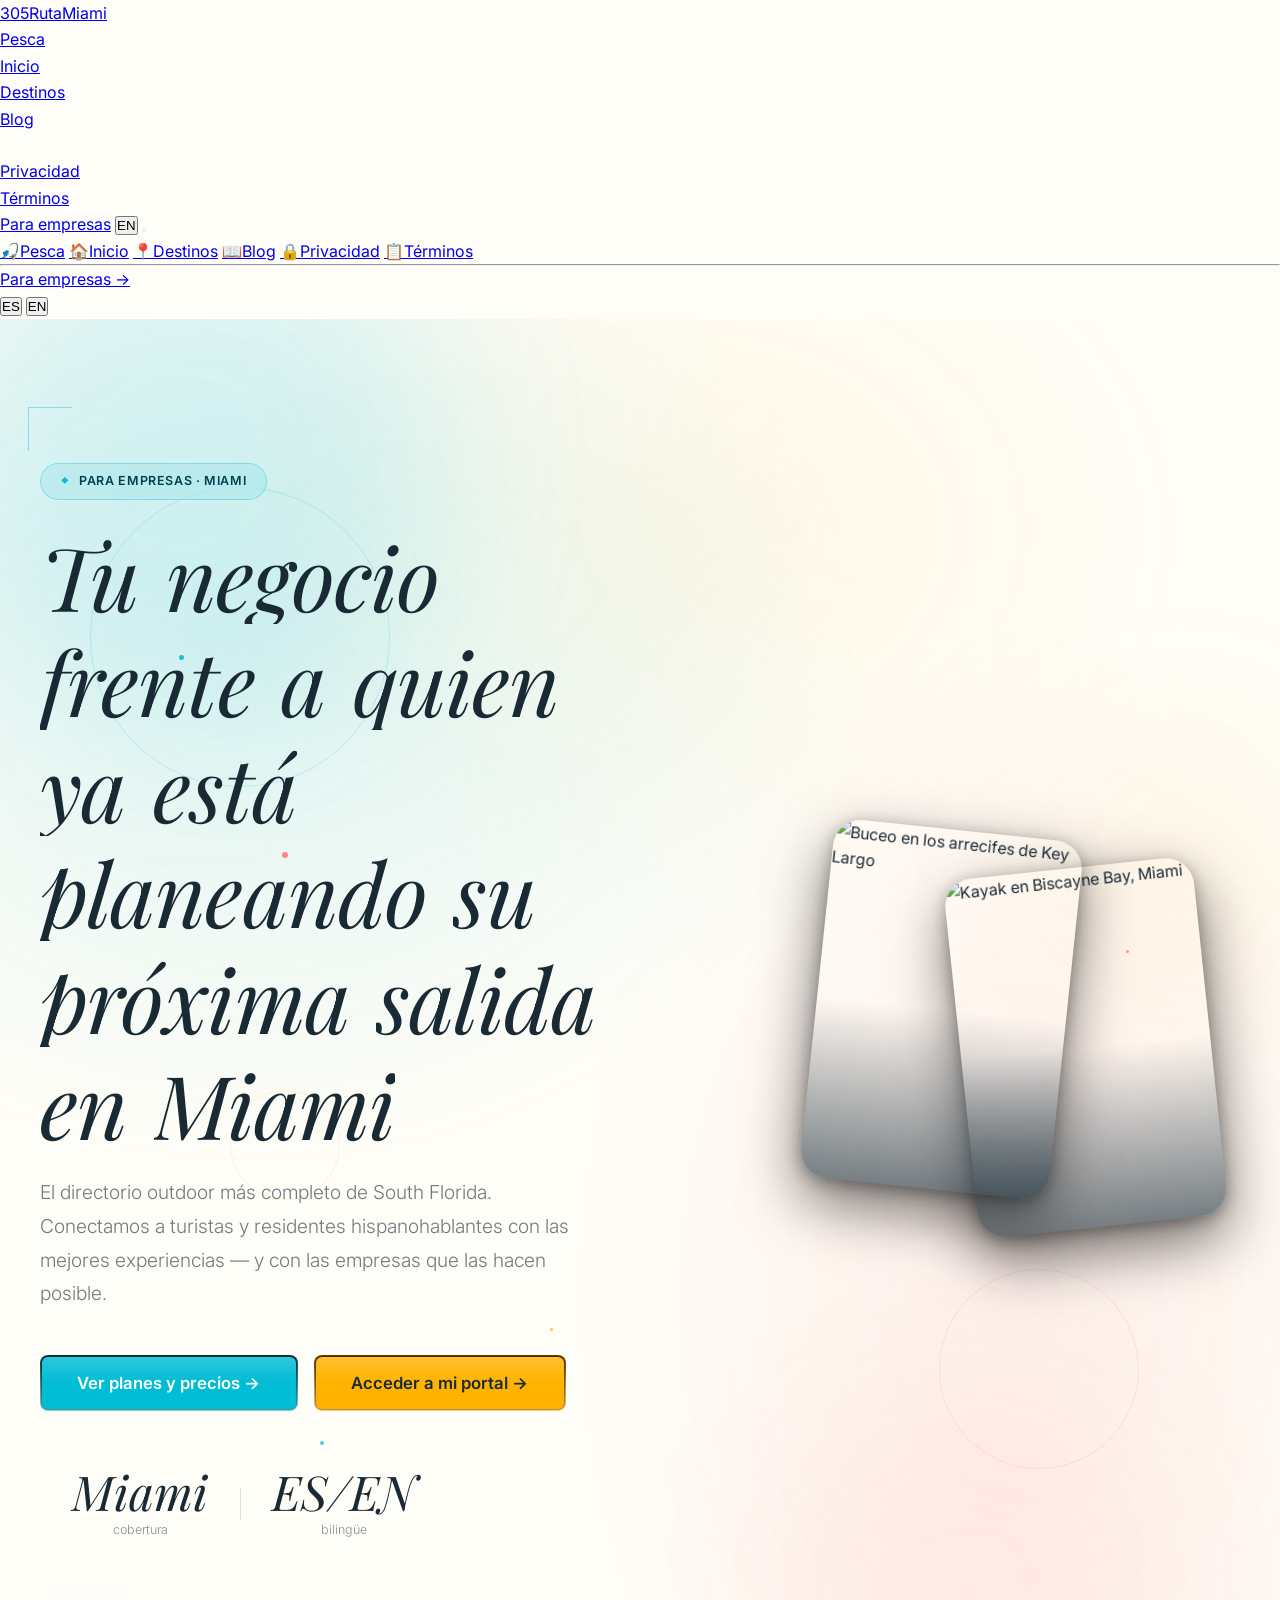
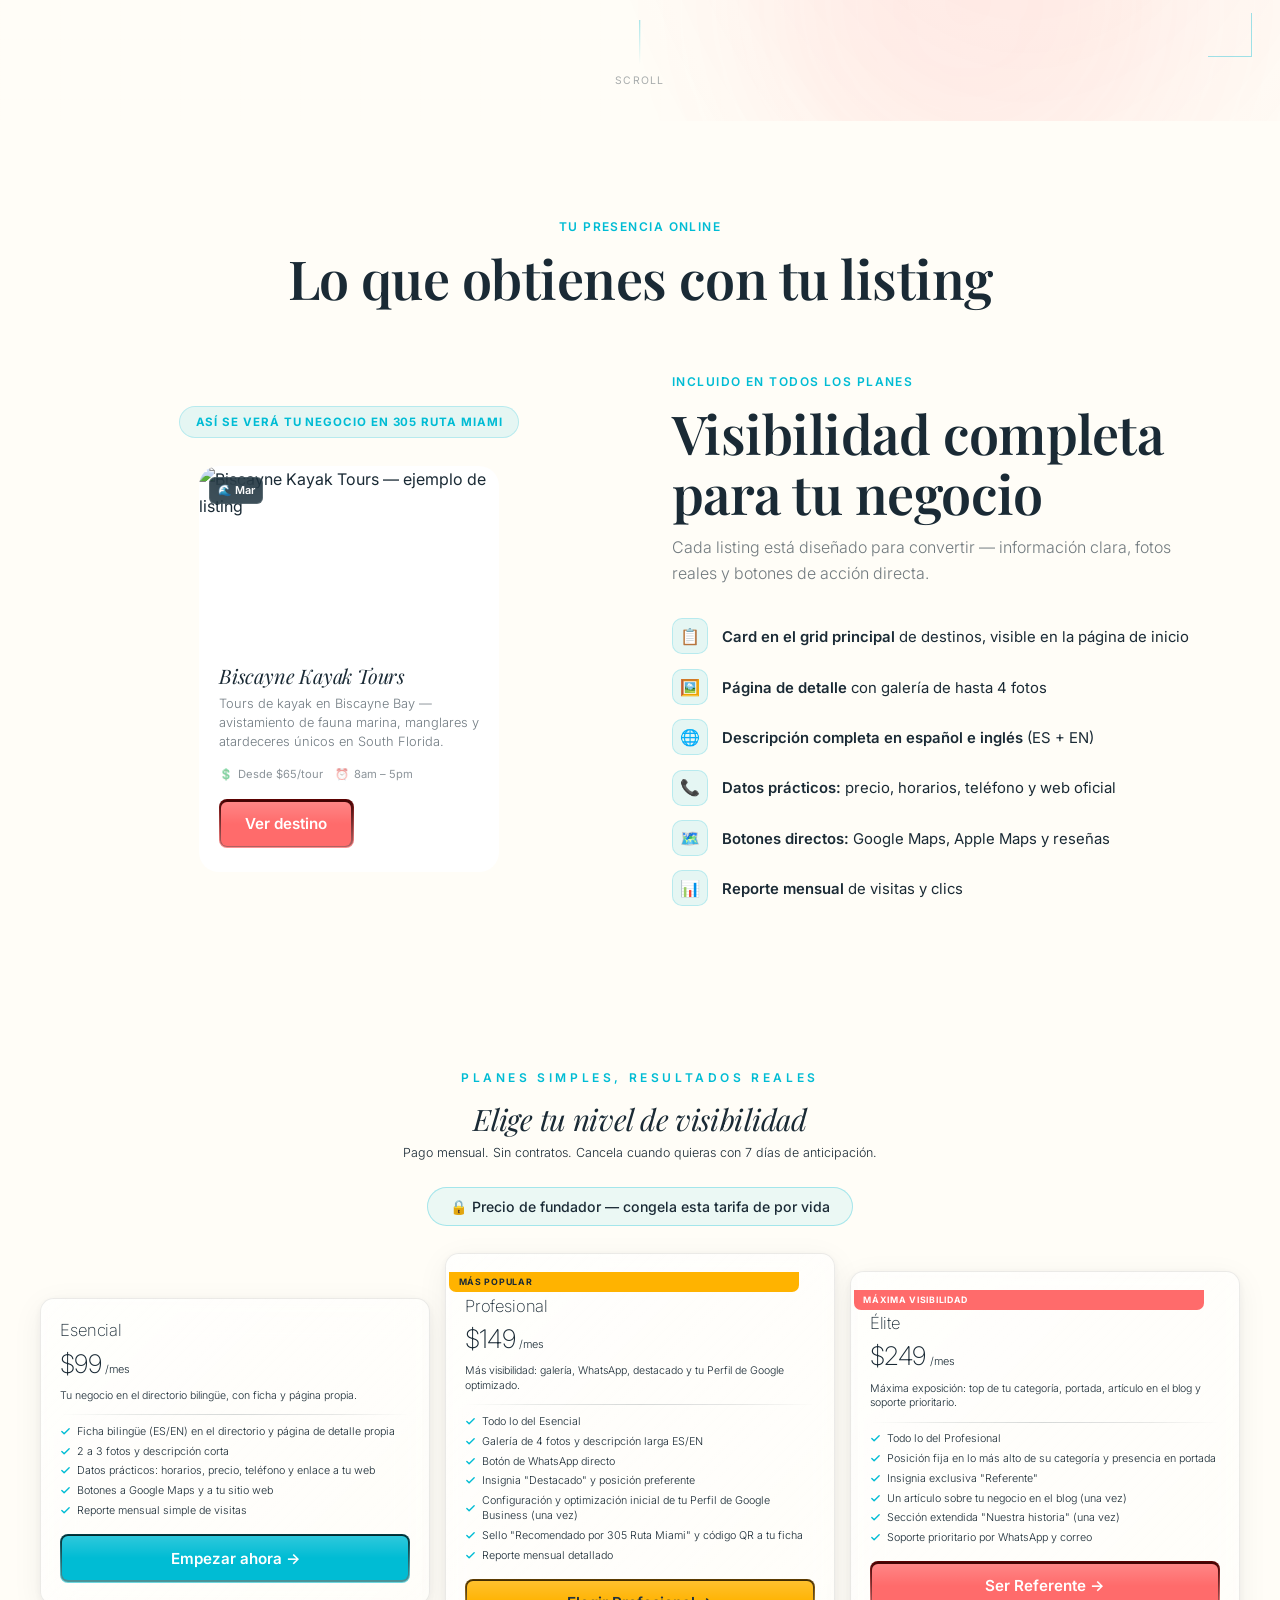
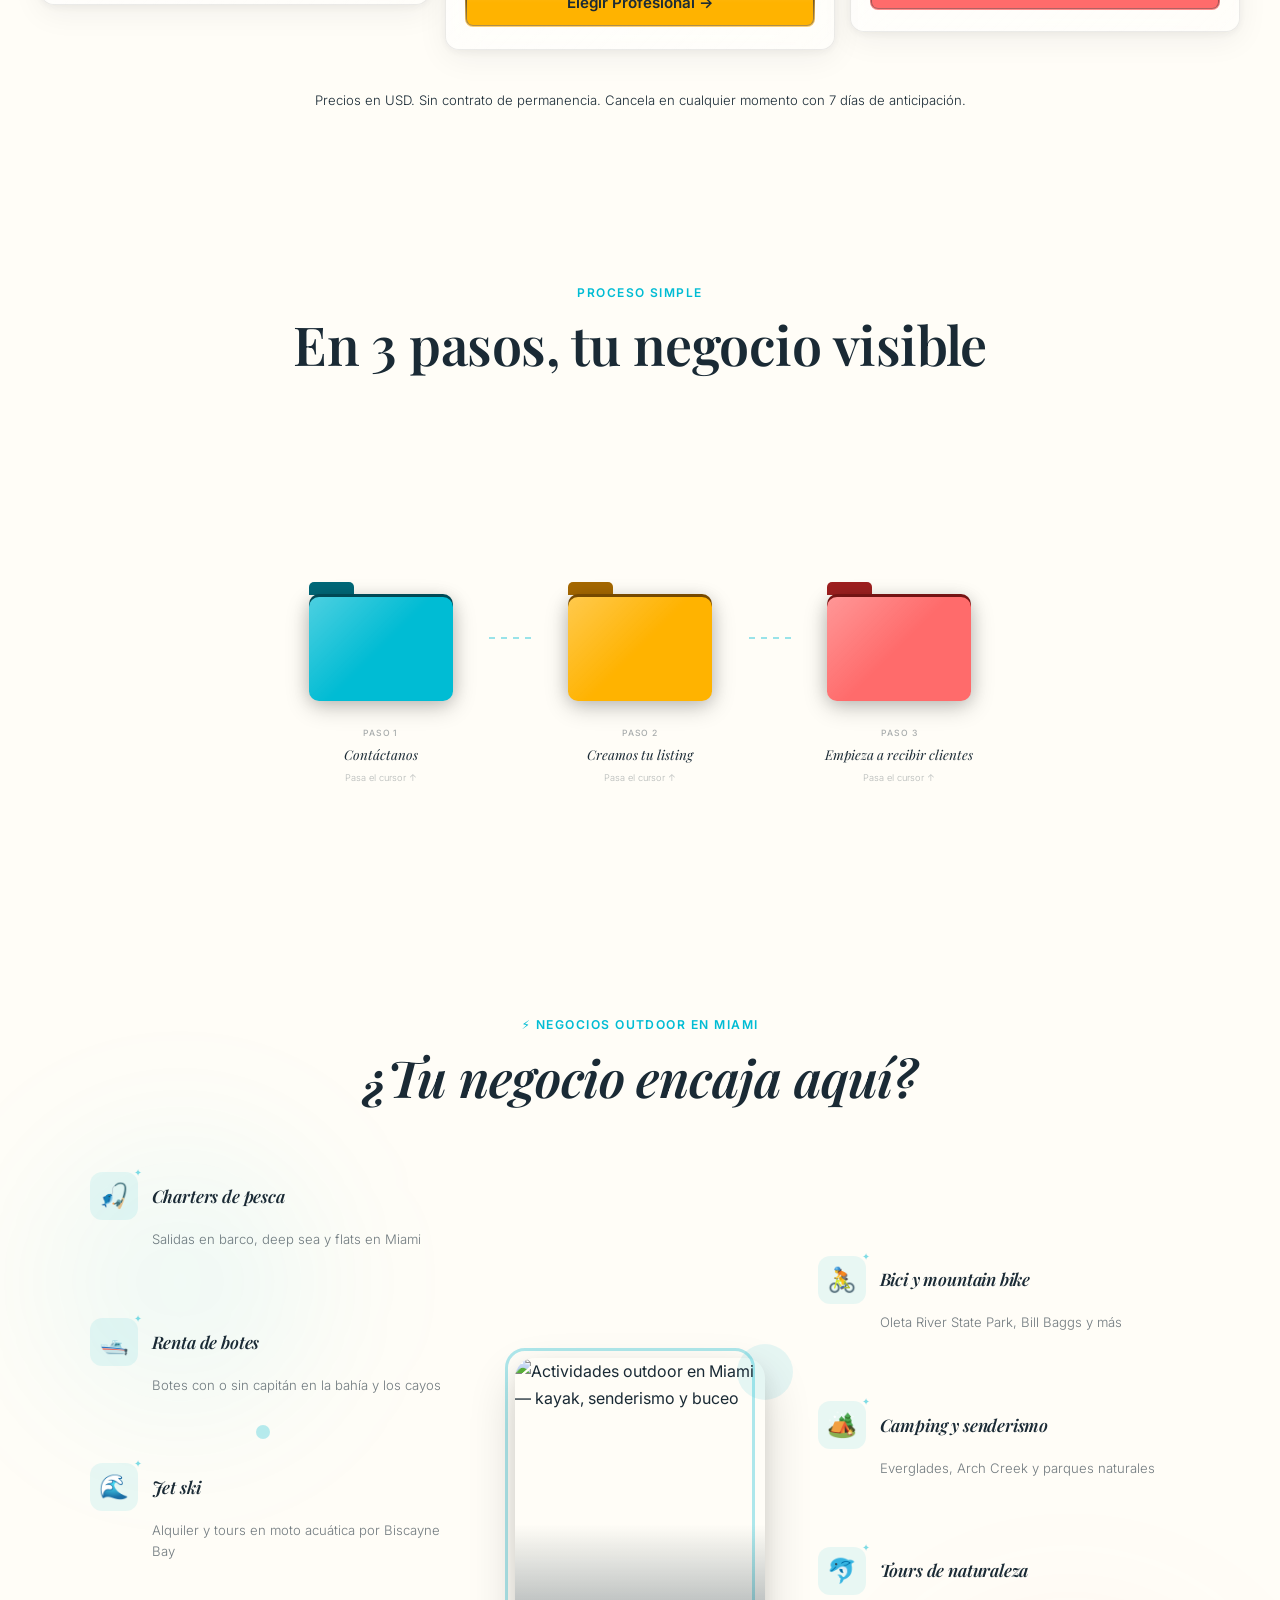
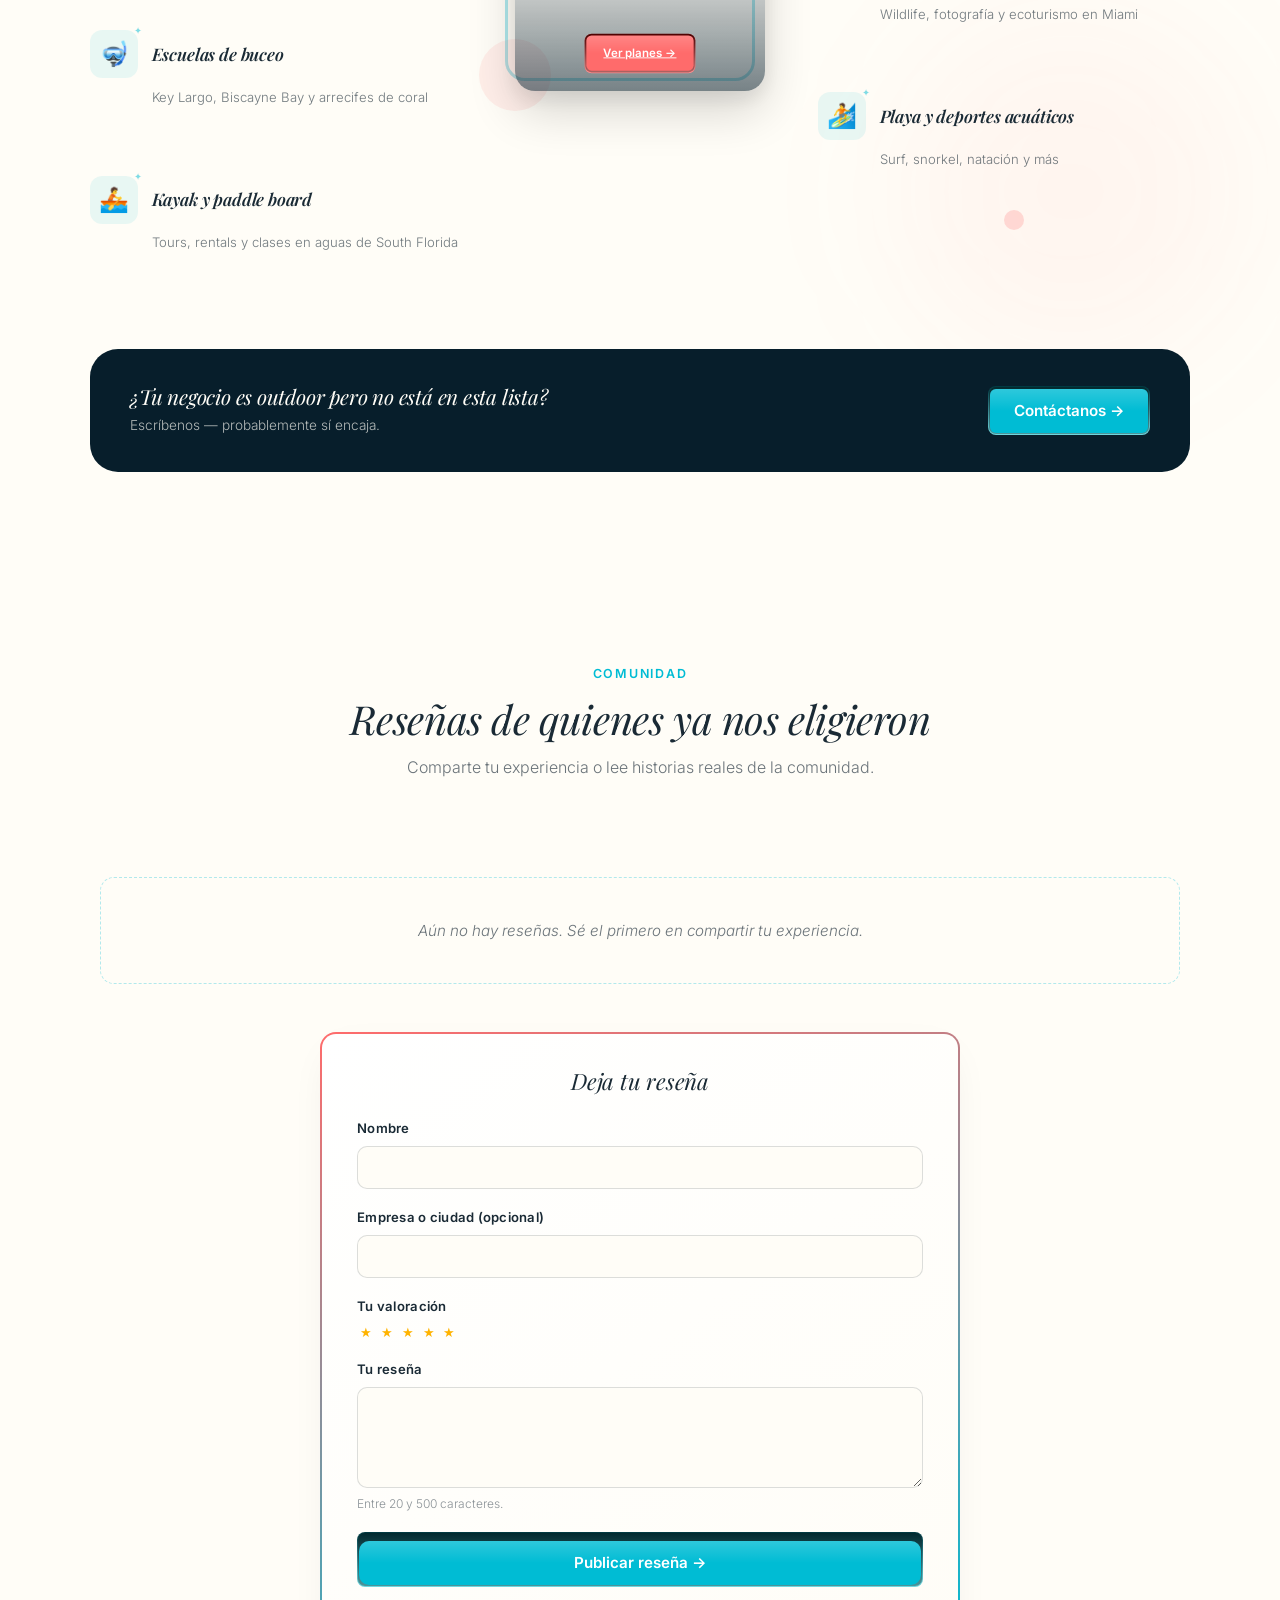
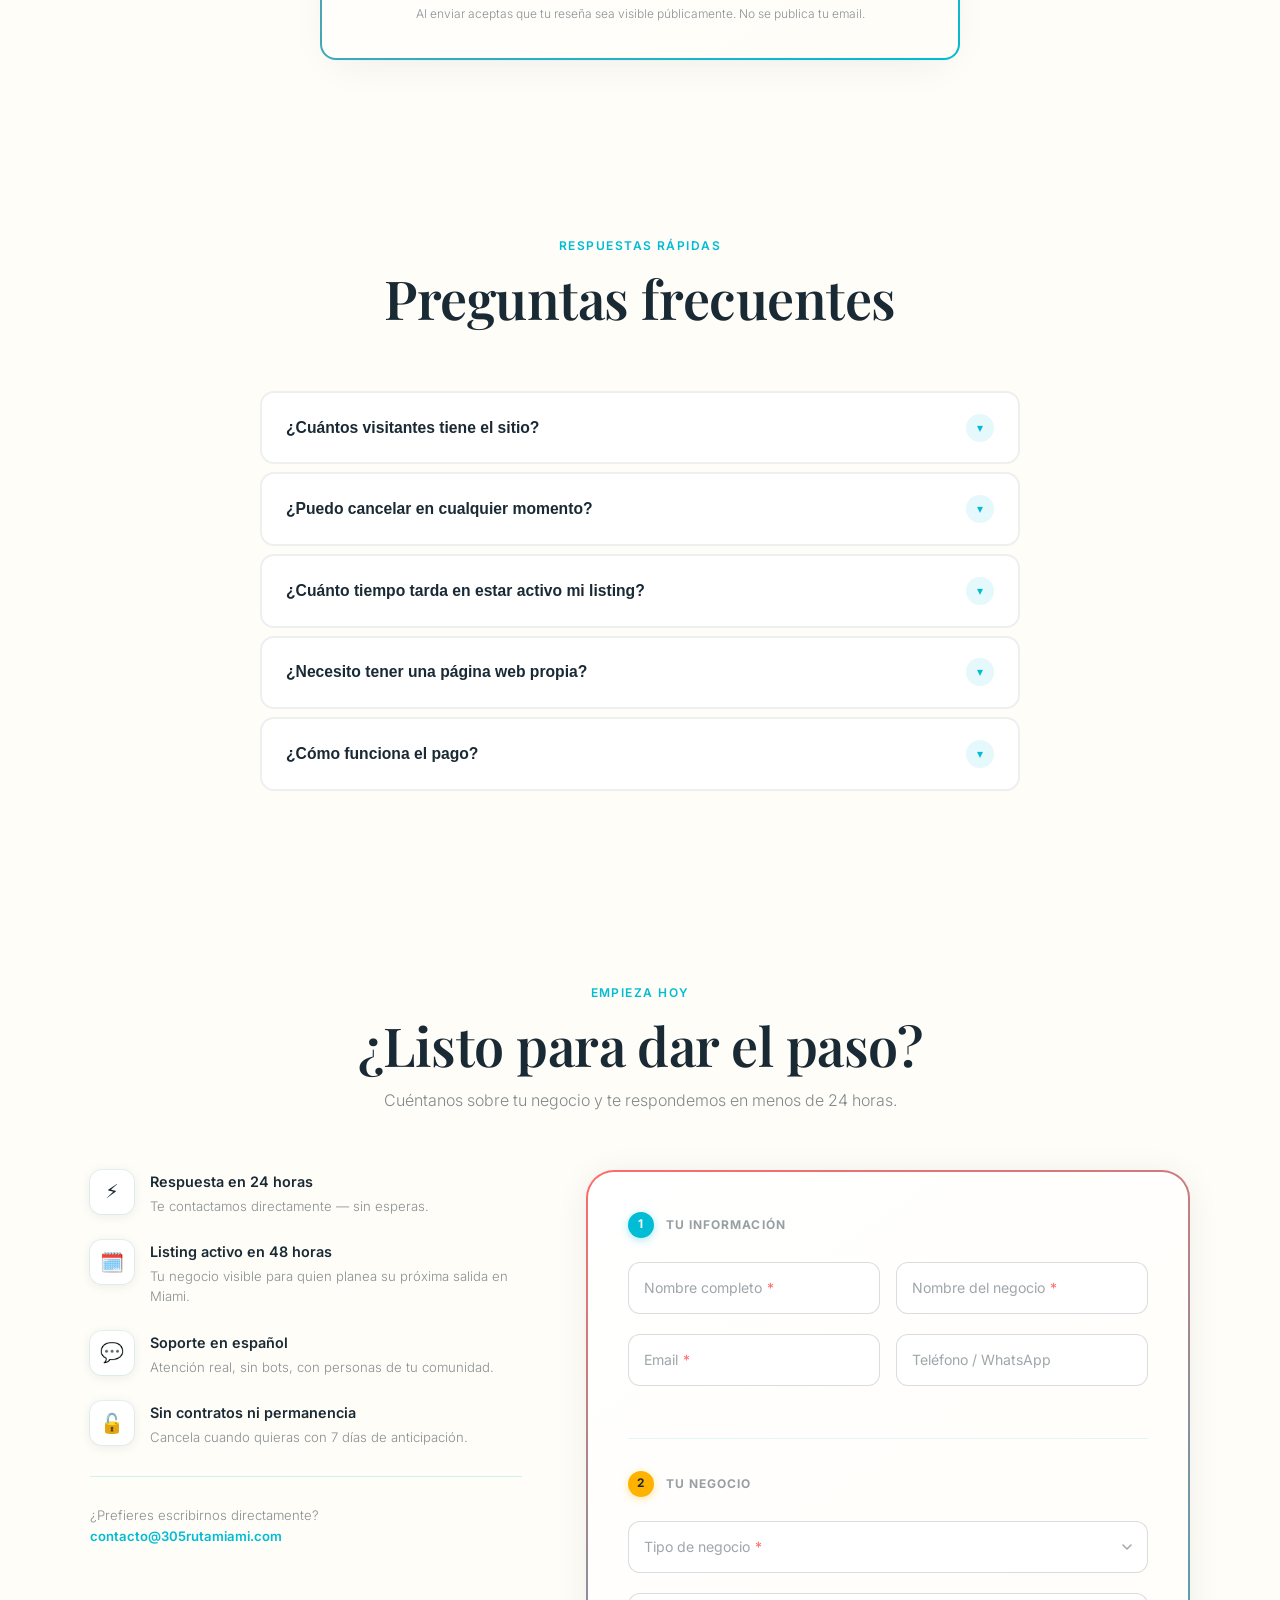
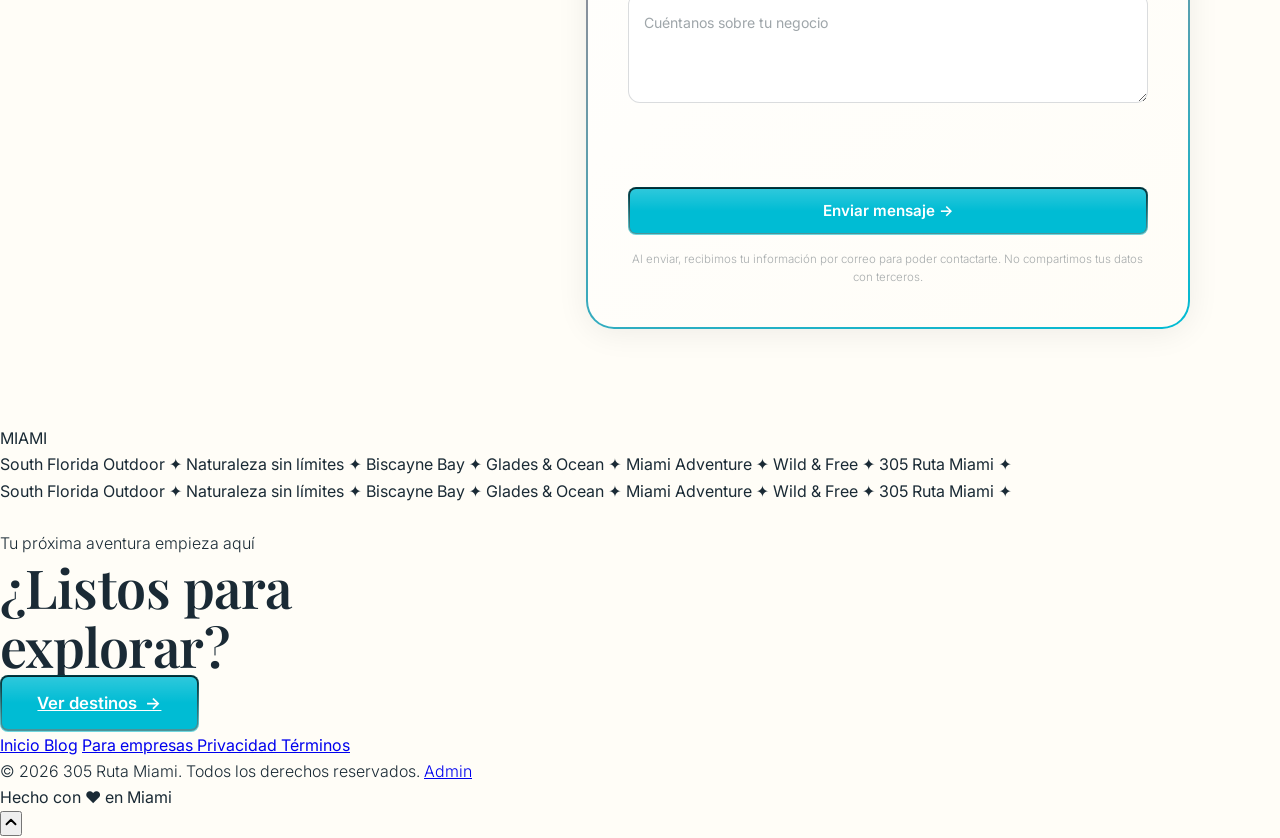
==== commit 06b311a5: "feat(v2-b): elimina el orbital (Como trabaja el sistema) entero Borrado completo: HTML (#orbital-val" ====
--- a/anunciantes.html
+++ b/anunciantes.html
@@ -302,27 +302,6 @@
 
     </section>
 
-    <!-- ===== ORBITAL VALORES — Para empresas ===== -->
-    <section class="orbital-section" id="orbital-valores" aria-labelledby="orbital-titulo">
-      <div class="orbital-section__header">
-        <p class="orbital-section__eyebrow">
-          <span class="lang-es">El sistema</span>
-          <span class="lang-en">The system</span>
-        </p>
-        <h2 id="orbital-titulo" class="orbital-section__titulo">
-          <span class="lang-es">Cómo trabaja 305 Ruta Miami para tu negocio</span>
-          <span class="lang-en">How 305 Ruta Miami works for your business</span>
-        </h2>
-        <p class="orbital-section__sub">
-          <span class="lang-es">Haz clic en cada nodo para descubrir cómo cada parte del sistema impulsa tu visibilidad.</span>
-          <span class="lang-en">Click each node to discover how each part of the system boosts your visibility.</span>
-        </p>
-      </div>
-      <div class="orbital-stage" id="orbitalStage">
-        <!-- Renderizado por JS -->
-      </div>
-    </section>
-
     <!-- ===================================================
          SECCIÓN 3: QUÉ INCLUYE TU LISTING
     =================================================== -->
--- a/assets/css/anunciantes.css
+++ b/assets/css/anunciantes.css
@@ -2995,333 +2995,3 @@
   .resenas-star { transition: none !important; }
 }
 
-/* ======================================================
-   SECCIÓN ORBITAL — Valores para empresas
-   Línea de tiempo orbital radial 3D (reemplaza stats)
-====================================================== */
-.orbital-section {
-  padding: 5rem 1.5rem 5.5rem;
-  background: var(--blanco-arena);
-  position: relative;
-  overflow: hidden;
-}
-.orbital-section__header {
-  text-align: center;
-  max-width: 720px;
-  margin: 0 auto 3rem;
-}
-.orbital-section__eyebrow {
-  font-family: var(--sans);
-  font-size: 0.78rem;
-  font-weight: 600;
-  letter-spacing: 0.18em;
-  text-transform: uppercase;
-  color: var(--turquesa);
-  margin: 0 0 0.85rem;
-}
-.orbital-section__titulo {
-  font-family: var(--serif);
-  font-style: italic;
-  font-weight: 400;
-  font-size: clamp(1.7rem, 4vw, 2.5rem);
-  line-height: 1.15;
-  color: var(--tinta);
-  margin: 0 0 1rem;
-}
-.orbital-section__sub {
-  font-family: var(--sans);
-  font-size: 1rem;
-  line-height: 1.55;
-  color: rgba(26, 42, 53, 0.65);
-  max-width: 520px;
-  margin: 0 auto;
-}
-
-.orbital-stage {
-  position: relative;
-  width: 100%;
-  height: 600px;
-  max-width: 800px;
-  margin: 0 auto;
-}
-
-/* Núcleo central */
-.orbital-core {
-  position: absolute;
-  top: 50%; left: 50%;
-  transform: translate(-50%, -50%);
-  width: 64px; height: 64px;
-  border-radius: 50%;
-  background: conic-gradient(from 0deg, var(--coral), var(--turquesa), var(--mostaza), var(--coral));
-  display: flex; align-items: center; justify-content: center;
-  z-index: 10;
-  animation: orbital-core-pulse 3s ease-in-out infinite;
-  box-shadow: 0 8px 28px -6px rgba(0,188,212,0.35);
-}
-.orbital-core::before,
-.orbital-core::after {
-  content: '';
-  position: absolute;
-  border-radius: 50%;
-  border: 1.5px solid var(--turquesa);
-  opacity: 0;
-  animation: orbital-ping 2.5s cubic-bezier(0, 0, 0.2, 1) infinite;
-  top: 50%; left: 50%;
-  transform: translate(-50%, -50%);
-}
-.orbital-core::before { width: 84px; height: 84px; }
-.orbital-core::after  { width: 104px; height: 104px; animation-delay: 0.8s; border-color: var(--coral); }
-.orbital-core__inner {
-  width: 32px; height: 32px;
-  border-radius: 50%;
-  background: rgba(255, 255, 255, 0.92);
-  backdrop-filter: blur(8px);
-  position: relative;
-  z-index: 2;
-}
-
-@keyframes orbital-core-pulse {
-  0%, 100% { transform: translate(-50%, -50%) scale(1); }
-  50%      { transform: translate(-50%, -50%) scale(1.06); }
-}
-@keyframes orbital-ping {
-  0%        { transform: translate(-50%, -50%) scale(0.7); opacity: 0.7; }
-  80%, 100% { transform: translate(-50%, -50%) scale(1.6); opacity: 0; }
-}
-
-/* Anillo orbital — elipse que coincide con la trayectoria de los nodos.
-   Dimensiones: width = 2*RADIUS, height = width * Y_SCALE */
-.orbital-ring {
-  position: absolute;
-  top: 50%; left: 50%;
-  transform: translate(-50%, -50%);
-  /* desktop: RADIUS=200 → width=400px, height=400*0.42=168px */
-  width: 400px; height: 168px;
-  border-radius: 50%;
-  border: 1px dashed rgba(0, 188, 212, 0.28);
-  pointer-events: none;
-}
-
-/* Nodo (button reset incluido) */
-.orbital-node {
-  position: absolute;
-  top: 50%; left: 50%;
-  width: 44px; height: 44px;
-  margin: -22px 0 0 -22px;
-  /* Sin transition en transform/opacity: rAF es quien anima — CSS transition
-     y rAF en la misma propiedad se interfieren causando el efecto tembloroso */
-  transition: none;
-  will-change: transform, opacity;
-  cursor: pointer;
-  background: transparent;
-  border: none;
-  padding: 0;
-  font: inherit;
-  color: inherit;
-}
-.orbital-node:focus-visible {
-  outline: 2px solid var(--turquesa);
-  outline-offset: 4px;
-  border-radius: 50%;
-}
-.orbital-node__dot {
-  width: 100%; height: 100%;
-  border-radius: 50%;
-  background: #ffffff;
-  border: 2px solid rgba(0, 188, 212, 0.4);
-  color: var(--tinta);
-  display: flex; align-items: center; justify-content: center;
-  font-size: 1.15rem;
-  box-shadow: 0 4px 14px -6px rgba(26, 42, 53, 0.18);
-  transition: transform 0.35s cubic-bezier(0.2, 0, 0, 1),
-              background 0.35s ease, border-color 0.35s ease,
-              box-shadow 0.35s ease, color 0.35s ease;
-}
-.orbital-node:hover .orbital-node__dot {
-  transform: scale(1.12);
-  border-color: var(--turquesa);
-}
-.orbital-node--expanded .orbital-node__dot {
-  background: linear-gradient(135deg, var(--coral), var(--turquesa));
-  color: #ffffff;
-  border-color: #ffffff;
-  transform: scale(1.4);
-  box-shadow: 0 0 0 4px rgba(0, 188, 212, 0.18),
-              0 12px 30px -10px rgba(26, 42, 53, 0.3);
-}
-.orbital-node--related .orbital-node__dot {
-  border-color: var(--mostaza);
-  animation: orbital-related-pulse 1.4s ease-in-out infinite;
-}
-@keyframes orbital-related-pulse {
-  0%, 100% { box-shadow: 0 0 0 0 rgba(255, 179, 0, 0.4); }
-  50%      { box-shadow: 0 0 0 8px rgba(255, 179, 0, 0); }
-}
-
-.orbital-node__label {
-  position: absolute;
-  top: calc(100% + 8px);
-  left: 50%;
-  transform: translateX(-50%);
-  font-family: var(--sans);
-  font-size: 0.68rem;
-  font-weight: 600;
-  letter-spacing: 0.08em;
-  text-transform: uppercase;
-  color: var(--tinta);
-  white-space: nowrap;
-  opacity: 0.65;
-  transition: opacity 0.3s, transform 0.3s;
-  pointer-events: none;
-}
-.orbital-node--expanded .orbital-node__label {
-  opacity: 1;
-  transform: translateX(-50%) scale(1.1);
-}
-
-/* Card expandida */
-.orbital-card {
-  position: absolute;
-  top: calc(100% + 36px);
-  left: 50%;
-  transform: translateX(-50%);
-  width: 280px;
-  background: #ffffff;
-  border: 1px solid rgba(0, 188, 212, 0.2);
-  border-radius: 14px;
-  padding: 1.1rem 1.15rem;
-  box-shadow: 0 20px 50px -20px rgba(26, 42, 53, 0.25);
-  z-index: 200;
-  animation: orbital-card-in 0.35s cubic-bezier(0.2, 0, 0, 1);
-  text-align: left;
-}
-.orbital-card::before {
-  content: '';
-  position: absolute;
-  top: -7px; left: 50%;
-  transform: translateX(-50%) rotate(45deg);
-  width: 14px; height: 14px;
-  background: #ffffff;
-  border-top: 1px solid rgba(0, 188, 212, 0.2);
-  border-left: 1px solid rgba(0, 188, 212, 0.2);
-}
-@keyframes orbital-card-in {
-  from { opacity: 0; transform: translateX(-50%) translateY(-8px); }
-  to   { opacity: 1; transform: translateX(-50%) translateY(0); }
-}
-
-.orbital-card__head {
-  display: flex; justify-content: space-between; align-items: center;
-  gap: 0.5rem; margin-bottom: 0.5rem;
-}
-.orbital-card__badge {
-  font-family: var(--sans);
-  font-size: 0.62rem;
-  font-weight: 700;
-  letter-spacing: 0.08em;
-  text-transform: uppercase;
-  padding: 0.25rem 0.55rem;
-  border-radius: 999px;
-  white-space: nowrap;
-}
-.orbital-card__badge--completed   { background: var(--turquesa-oscuro, #00434F); color: #ffffff; }
-.orbital-card__badge--in-progress { background: var(--mostaza); color: var(--tinta); }
-.orbital-card__badge--pending     { background: rgba(255, 107, 107, 0.12); color: var(--coral-oscuro, #B83E3E); }
-.orbital-card__date {
-  font-family: var(--sans);
-  font-size: 0.7rem;
-  color: rgba(26, 42, 53, 0.5);
-}
-.orbital-card__title {
-  font-family: var(--serif);
-  font-style: italic;
-  font-weight: 400;
-  font-size: 1rem;
-  color: var(--tinta);
-  margin: 0.2rem 0 0.6rem;
-  line-height: 1.25;
-}
-.orbital-card__content {
-  font-family: var(--sans);
-  font-size: 0.82rem;
-  line-height: 1.55;
-  color: rgba(26, 42, 53, 0.78);
-  margin: 0 0 0.85rem;
-}
-.orbital-card__divider {
-  height: 1px;
-  background: rgba(26, 42, 53, 0.08);
-  margin: 0.7rem 0;
-}
-.orbital-card__energy {
-  display: flex; justify-content: space-between;
-  font-family: var(--sans);
-  font-size: 0.72rem;
-  color: rgba(26, 42, 53, 0.65);
-  margin-bottom: 0.3rem;
-}
-.orbital-card__bar {
-  width: 100%; height: 4px;
-  background: rgba(26, 42, 53, 0.08);
-  border-radius: 999px;
-  overflow: hidden;
-}
-.orbital-card__bar-fill {
-  height: 100%;
-  background: linear-gradient(90deg, var(--coral), var(--turquesa));
-  border-radius: 999px;
-  transition: width 0.6s cubic-bezier(0.2, 0, 0, 1);
-}
-.orbital-card__related-title {
-  font-family: var(--sans);
-  font-size: 0.65rem;
-  font-weight: 700;
-  letter-spacing: 0.1em;
-  text-transform: uppercase;
-  color: rgba(26, 42, 53, 0.6);
-  margin: 0.6rem 0 0.4rem;
-}
-.orbital-card__related {
-  display: flex; flex-wrap: wrap; gap: 0.35rem;
-}
-.orbital-card__related-btn {
-  font-family: var(--sans);
-  font-size: 0.7rem;
-  padding: 0.25rem 0.6rem;
-  border: 1px solid rgba(0, 188, 212, 0.3);
-  background: transparent;
-  color: var(--tinta);
-  border-radius: 6px;
-  cursor: pointer;
-  transition: background 0.2s, border-color 0.2s;
-}
-.orbital-card__related-btn:hover {
-  background: rgba(0, 188, 212, 0.08);
-  border-color: var(--turquesa);
-}
-
-/* Responsive */
-@media (max-width: 768px) {
-  .orbital-stage { height: 480px; }
-  /* RADIUS_MOBILE=130 → width=260, height=260*0.62=161 */
-  .orbital-ring  { width: 260px; height: 161px; }
-  .orbital-card  { width: 240px; top: calc(100% + 28px); }
-}
-@media (max-width: 480px) {
-  .orbital-stage { height: 420px; }
-  /* RADIUS_SMALL=100 → width=200, height=200*0.62=124 */
-  .orbital-ring  { width: 200px; height: 124px; }
-  .orbital-node  { width: 38px; height: 38px; margin: -19px 0 0 -19px; }
-  .orbital-node__dot   { font-size: 1rem; }
-  .orbital-node__label { font-size: 0.62rem; }
-  .orbital-card  { width: 220px; padding: 0.9rem 1rem; }
-}
-
-@media (prefers-reduced-motion: reduce) {
-  .orbital-core,
-  .orbital-core::before,
-  .orbital-core::after,
-  .orbital-node,
-  .orbital-node--related .orbital-node__dot { animation: none !important; }
-  .orbital-node { transition: none !important; }
-}
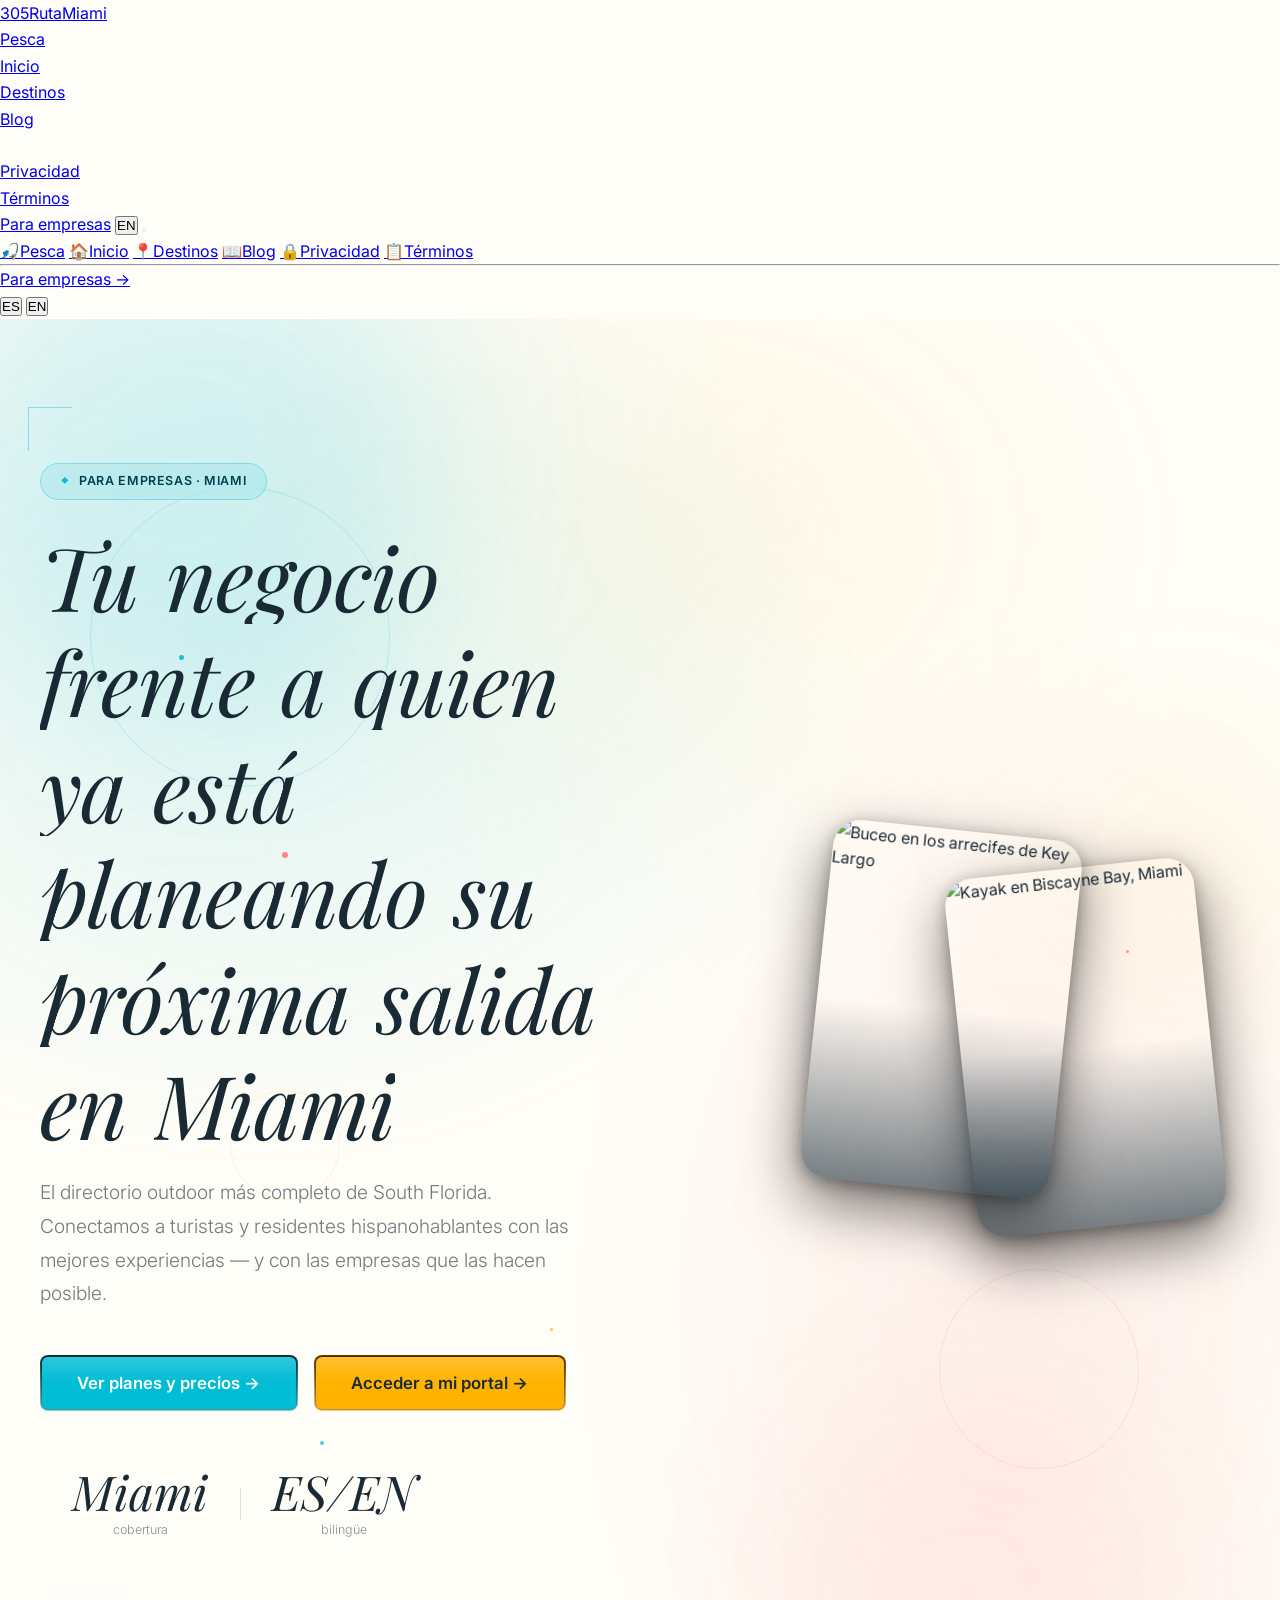
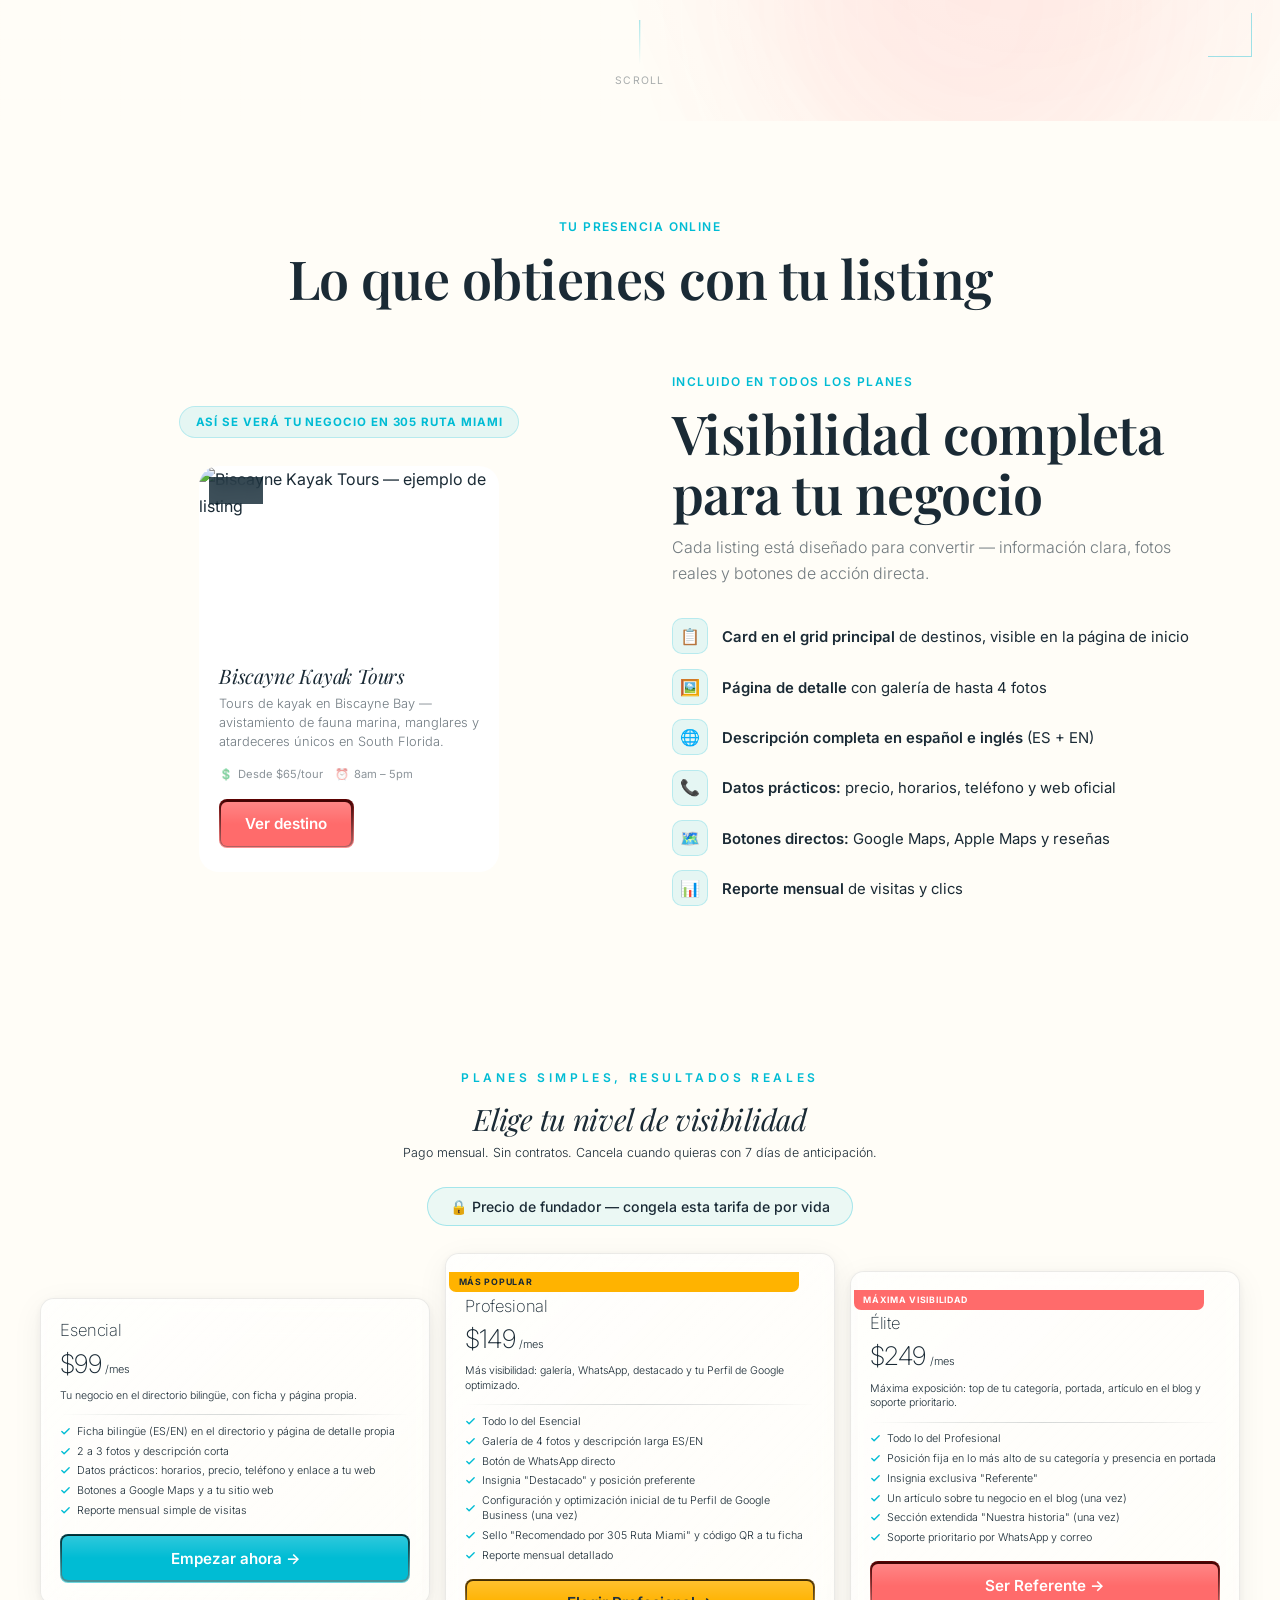
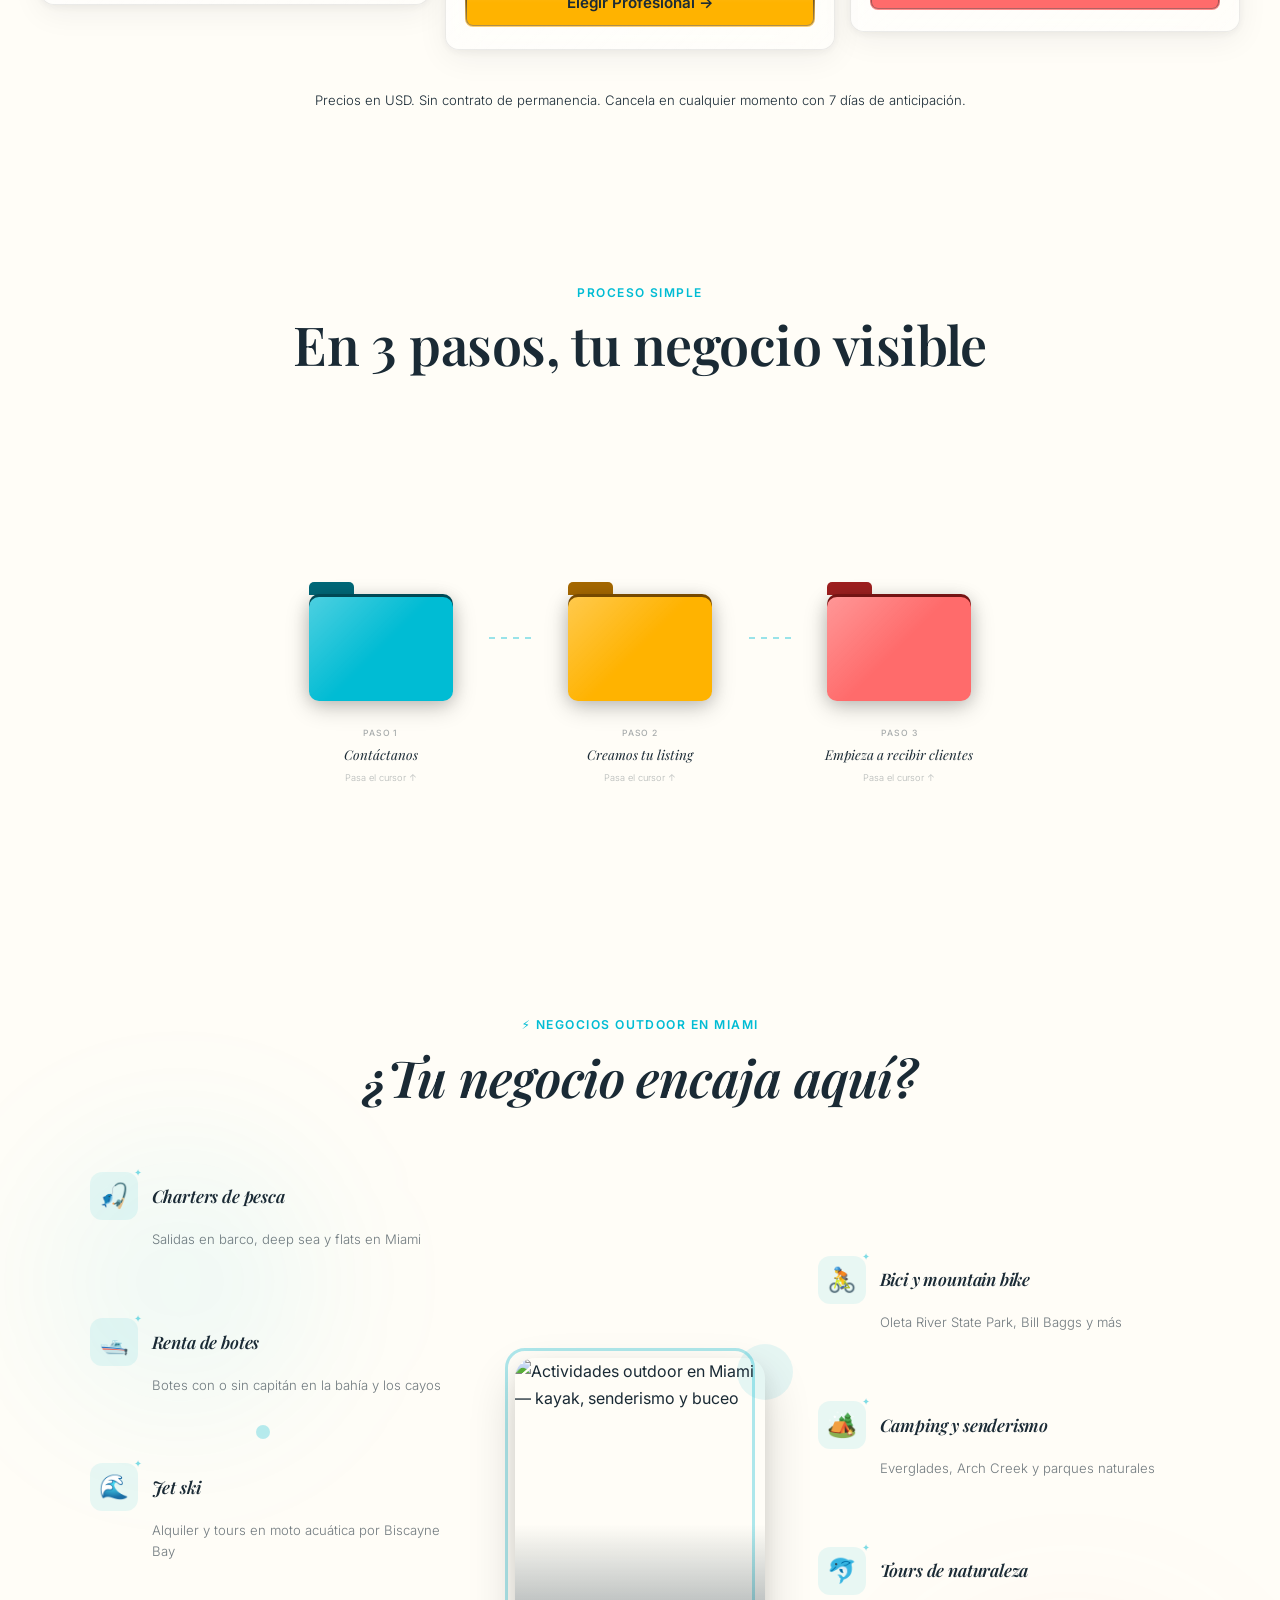
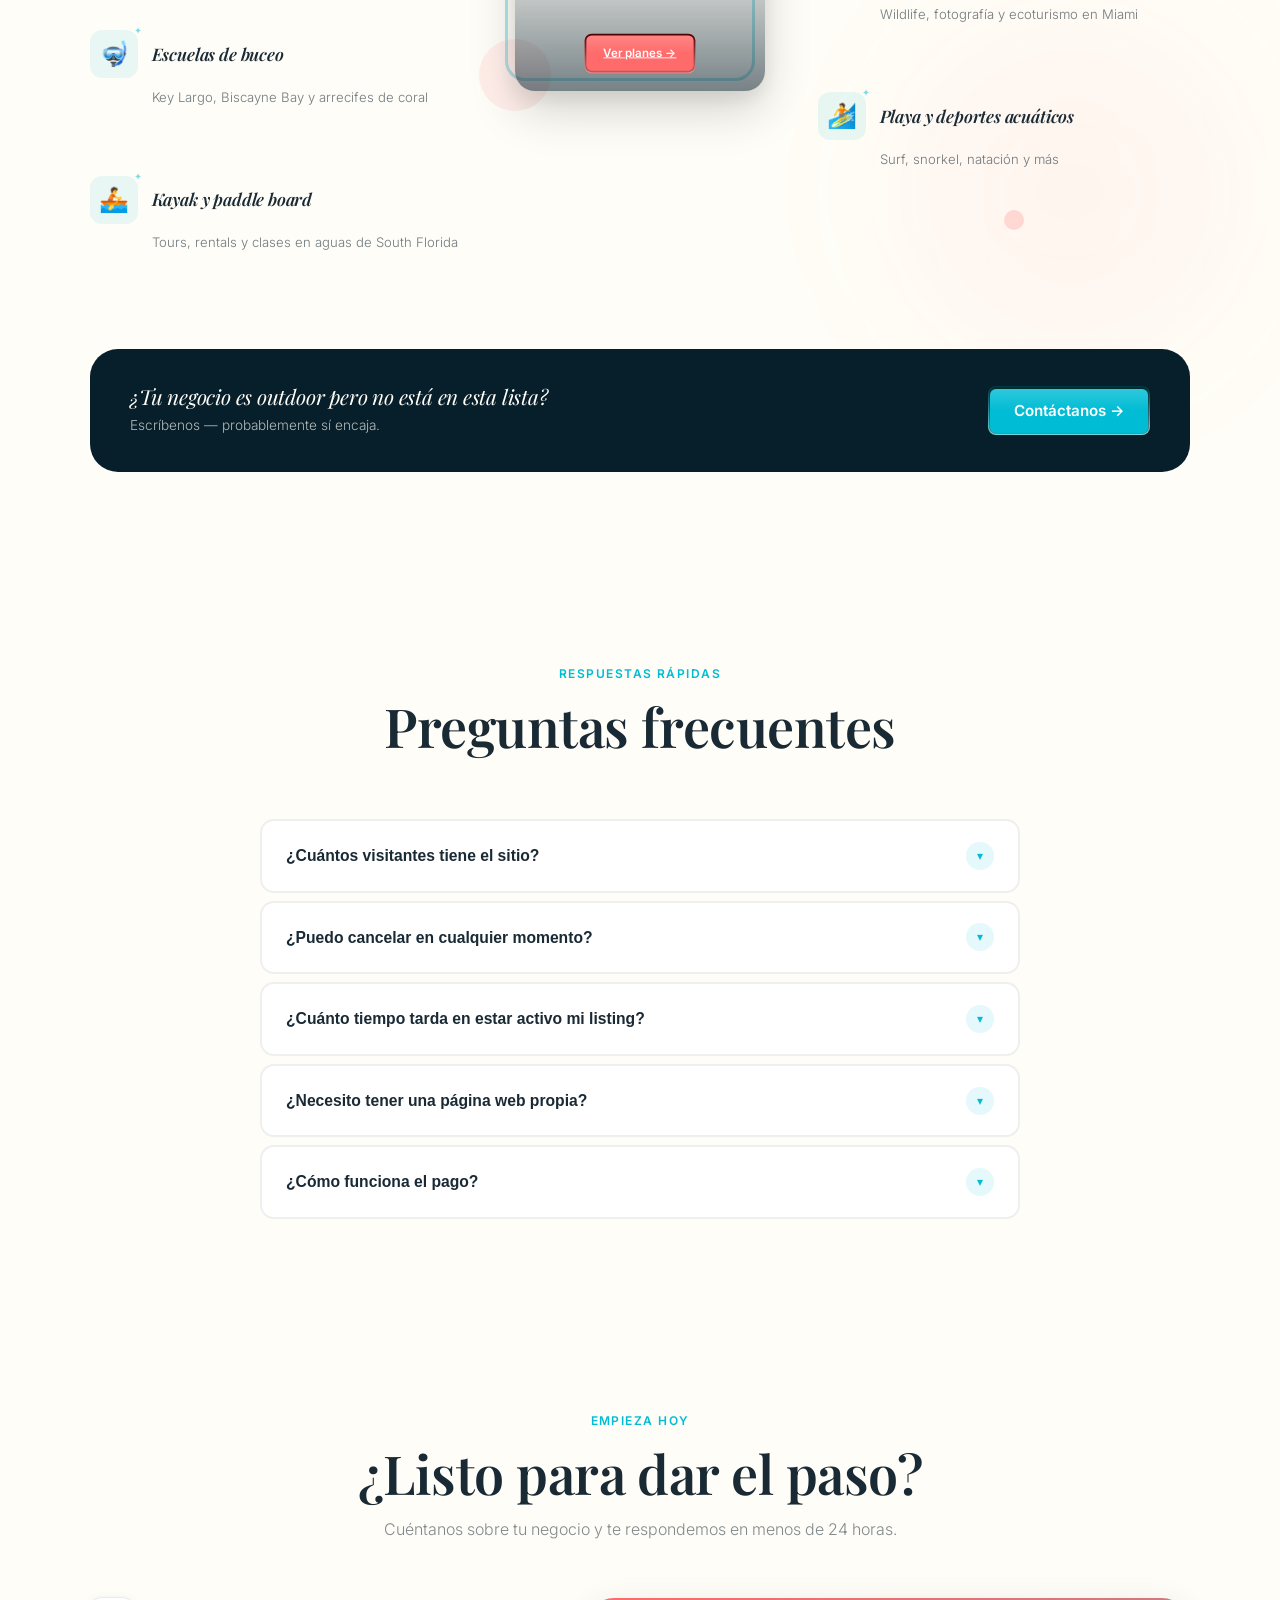
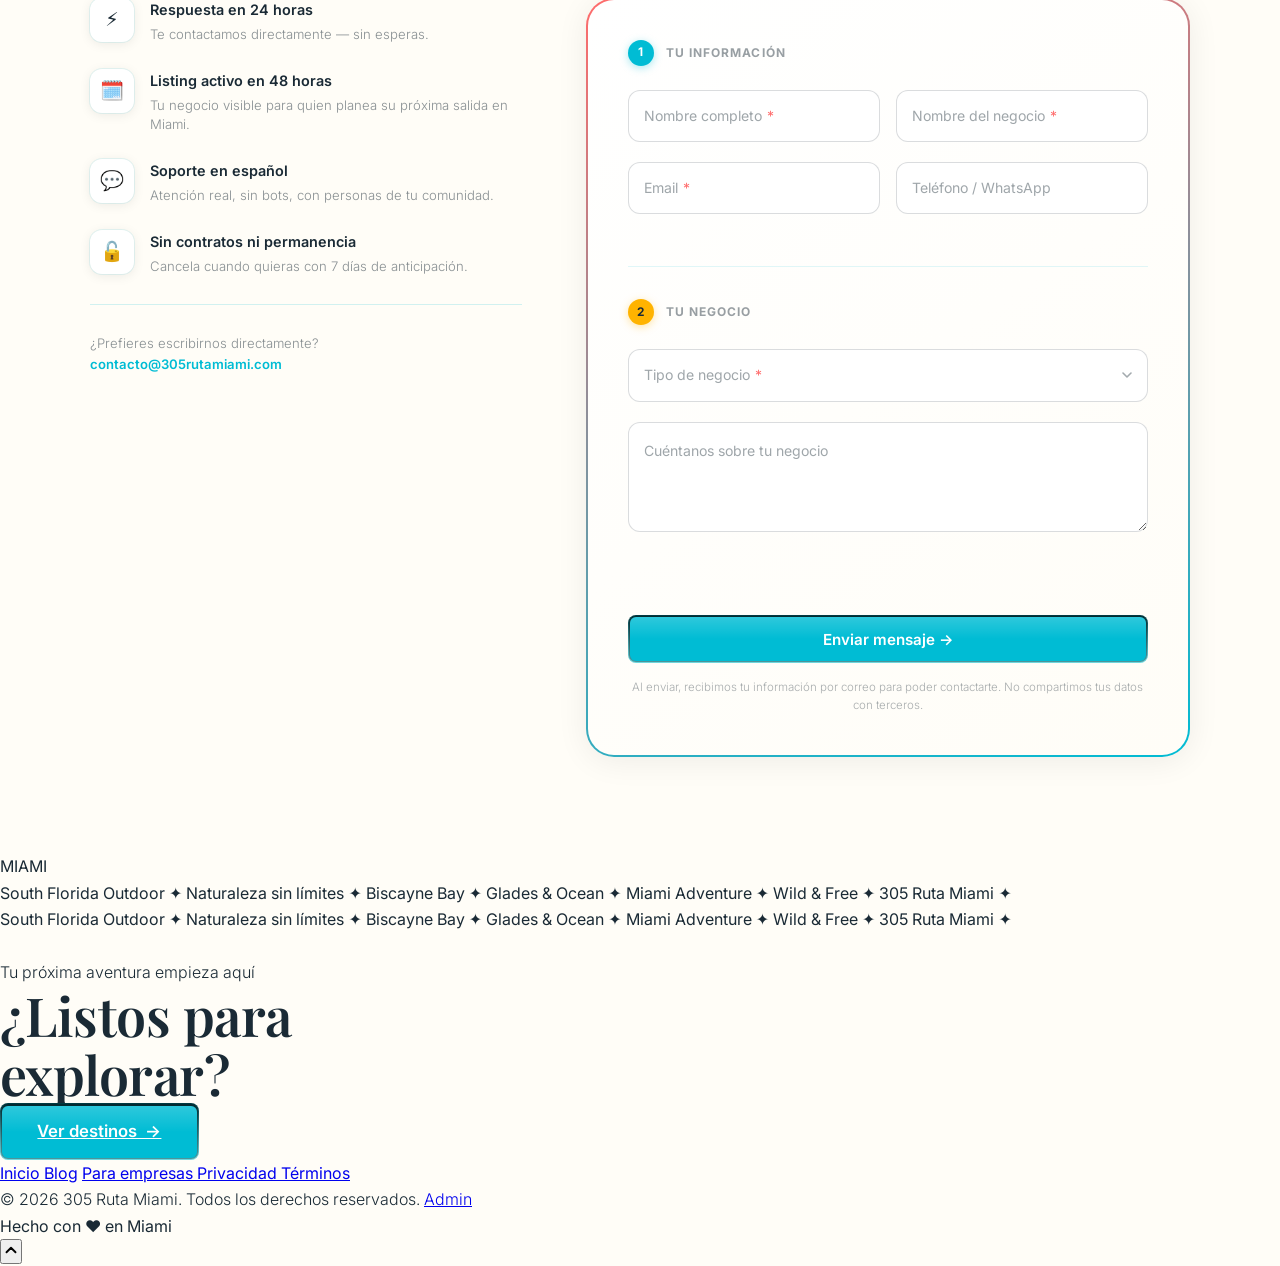
==== commit b5aedfd6: "feat(v2-b): elimina la seccion de reseñas vacias entera Borrado completo: HTML (#resenas + form de r" ====
--- a/anunciantes.html
+++ b/anunciantes.html
@@ -886,116 +886,6 @@
     </section>
 
     <!-- ===================================================
-         SECCIÓN 7: RESEÑAS REALES — escritas por la comunidad
-    =================================================== -->
-    <section class="resenas-section an-section" id="resenas" aria-labelledby="resenas-titulo">
-      <div class="resenas-container">
-
-        <header class="resenas-header fade-up">
-          <p class="resenas-eyebrow">
-            <span class="lang-es">Comunidad</span>
-            <span class="lang-en">Community</span>
-          </p>
-          <h2 id="resenas-titulo" class="resenas-titulo">
-            <span class="lang-es">Reseñas de quienes ya nos eligieron</span>
-            <span class="lang-en">Reviews from those who chose us</span>
-          </h2>
-          <p class="resenas-sub">
-            <span class="lang-es">Comparte tu experiencia o lee historias reales de la comunidad.</span>
-            <span class="lang-en">Share your experience or read real stories from the community.</span>
-          </p>
-        </header>
-
-        <!-- Lista de reseñas existentes -->
-        <div class="resenas-grid" id="resenasGrid"></div>
-
-        <!-- Estado vacío cuando no hay reseñas todavía -->
-        <div class="resenas-empty" id="resenasEmpty">
-          <p>
-            <span class="lang-es">Aún no hay reseñas. Sé el primero en compartir tu experiencia.</span>
-            <span class="lang-en">No reviews yet. Be the first to share your experience.</span>
-          </p>
-        </div>
-
-        <!-- Formulario para nueva reseña -->
-        <div class="resenas-form-card fade-up">
-          <h3 class="resenas-form-titulo">
-            <span class="lang-es">Deja tu reseña</span>
-            <span class="lang-en">Leave your review</span>
-          </h3>
-          <form id="resenaForm" class="resenas-form" novalidate>
-            <div class="resenas-field">
-              <label for="resenaNombre">
-                <span class="lang-es">Nombre</span>
-                <span class="lang-en">Name</span>
-              </label>
-              <input type="text" id="resenaNombre" name="nombre" required maxlength="60" autocomplete="name">
-            </div>
-
-            <div class="resenas-field">
-              <label for="resenaEmpresa">
-                <span class="lang-es">Empresa o ciudad (opcional)</span>
-                <span class="lang-en">Business or city (optional)</span>
-              </label>
-              <input type="text" id="resenaEmpresa" name="empresa" maxlength="80">
-            </div>
-
-            <div class="resenas-field">
-              <label>
-                <span class="lang-es">Tu valoración</span>
-                <span class="lang-en">Your rating</span>
-              </label>
-              <div class="resenas-stars" role="radiogroup" aria-label="Rating">
-                <button type="button" class="resenas-star" data-value="1" aria-label="1 estrella">★</button>
-                <button type="button" class="resenas-star" data-value="2" aria-label="2 estrellas">★</button>
-                <button type="button" class="resenas-star" data-value="3" aria-label="3 estrellas">★</button>
-                <button type="button" class="resenas-star" data-value="4" aria-label="4 estrellas">★</button>
-                <button type="button" class="resenas-star" data-value="5" aria-label="5 estrellas">★</button>
-                <input type="hidden" id="resenaRating" name="rating" value="5">
-              </div>
-            </div>
-
-            <div class="resenas-field">
-              <label for="resenaTexto">
-                <span class="lang-es">Tu reseña</span>
-                <span class="lang-en">Your review</span>
-              </label>
-              <textarea id="resenaTexto" name="texto" required minlength="20" maxlength="500" rows="4"></textarea>
-              <p class="resenas-help">
-                <span class="lang-es">Entre 20 y 500 caracteres.</span>
-                <span class="lang-en">Between 20 and 500 characters.</span>
-              </p>
-            </div>
-
-            <div class="metal-btn-wrap" data-variant="turquesa" data-size="full">
-              <div class="metal-btn-inner"></div>
-              <button type="submit" class="metal-btn resenas-submit">
-                <div class="metal-btn-shine"></div>
-                <div class="metal-btn-hover-glow"></div>
-                <span class="lang-es">Publicar reseña →</span>
-                <span class="lang-en">Publish review →</span>
-              </button>
-            </div>
-
-            <p class="resenas-legal">
-              <span class="lang-es">Al enviar aceptas que tu reseña sea visible públicamente. No se publica tu email.</span>
-              <span class="lang-en">By submitting you agree your review will be publicly visible. Your email is not published.</span>
-            </p>
-          </form>
-
-          <!-- Mensaje de éxito tras enviar -->
-          <div class="resenas-exito" id="resenaExito" hidden>
-            <p>
-              <span class="lang-es">¡Gracias! Tu reseña fue publicada.</span>
-              <span class="lang-en">Thank you! Your review has been published.</span>
-            </p>
-          </div>
-        </div>
-
-      </div>
-    </section>
-
-    <!-- ===================================================
          SECCIÓN 8: FAQ
     =================================================== -->
     <section class="seccion-faq an-section" id="faq" aria-label="Preguntas frecuentes">
--- a/assets/css/anunciantes.css
+++ b/assets/css/anunciantes.css
@@ -2739,259 +2739,4 @@
 }
 
 
-/* ============================================
-   SECCIÓN RESEÑAS REALES — bg neutro con detalles de marca
-   ============================================ */
-.resenas-section {
-  padding: 5rem 1.5rem 6rem;
-  background: var(--blanco-arena);
-}
-.resenas-container {
-  max-width: 1080px;
-  margin: 0 auto;
-}
-.resenas-header {
-  text-align: center;
-  margin-bottom: 3rem;
-}
-.resenas-eyebrow {
-  font-family: var(--sans);
-  font-size: 0.78rem;
-  font-weight: 600;
-  letter-spacing: 0.14em;
-  text-transform: uppercase;
-  color: var(--turquesa);
-  margin-bottom: 0.65rem;
-}
-.resenas-titulo {
-  font-family: var(--serif);
-  font-style: italic;
-  font-weight: 400;
-  font-size: clamp(1.7rem, 3.4vw, 2.5rem);
-  line-height: 1.2;
-  color: var(--tinta);
-  margin-bottom: 0.75rem;
-}
-.resenas-sub {
-  font-family: var(--sans);
-  font-size: 1rem;
-  color: rgba(26,42,53,0.65);
-  max-width: 540px;
-  margin: 0 auto;
-  line-height: 1.6;
-}
-
-/* Grid de reseñas existentes */
-.resenas-grid {
-  display: grid;
-  grid-template-columns: repeat(auto-fit, minmax(280px, 1fr));
-  gap: 1.25rem;
-  margin-bottom: 3rem;
-}
-.resena-card {
-  background: #fff;
-  border: 1px solid rgba(0, 188, 212, 0.12);
-  border-radius: 14px;
-  padding: 1.5rem 1.4rem 1.4rem;
-  box-shadow: 0 1px 0 rgba(0,188,212,0.04), 0 6px 24px -12px rgba(26,42,53,0.08);
-  display: flex;
-  flex-direction: column;
-  gap: 0.7rem;
-  transition: transform 0.25s ease, box-shadow 0.25s ease;
-}
-.resena-card:hover {
-  transform: translateY(-2px);
-  box-shadow: 0 1px 0 rgba(0,188,212,0.06), 0 12px 30px -12px rgba(26,42,53,0.12);
-}
-.resena-rating {
-  display: flex;
-  gap: 0.1rem;
-  color: var(--mostaza);
-  font-size: 0.95rem;
-}
-.resena-rating .star-empty { color: rgba(0,0,0,0.12); }
-.resena-texto {
-  font-family: var(--sans);
-  font-size: 0.95rem;
-  line-height: 1.6;
-  color: var(--tinta);
-  margin: 0;
-  white-space: pre-wrap;
-  word-wrap: break-word;
-}
-.resena-autor {
-  font-family: var(--sans);
-  font-size: 0.82rem;
-  color: rgba(26,42,53,0.65);
-  margin-top: auto;
-  padding-top: 0.5rem;
-  border-top: 1px dashed rgba(26,42,53,0.08);
-}
-.resena-autor strong {
-  font-weight: 600;
-  color: var(--tinta);
-}
-.resena-fecha {
-  display: block;
-  font-size: 0.72rem;
-  color: rgba(26,42,53,0.45);
-  margin-top: 0.2rem;
-}
-
-/* Estado vacío */
-.resenas-empty {
-  text-align: center;
-  padding: 2.5rem 1.5rem;
-  border: 1px dashed rgba(0, 188, 212, 0.3);
-  border-radius: 14px;
-  margin-bottom: 3rem;
-  font-family: var(--sans);
-  font-size: 0.95rem;
-  color: rgba(26,42,53,0.65);
-  font-style: italic;
-}
-
-/* Formulario */
-.resenas-form-card {
-  /* Borde gradiente coral→turquesa */
-  background:
-    linear-gradient(145deg, #fff, #fffdf7) padding-box,
-    linear-gradient(163deg, #FF6B6B 0%, #00BCD4 100%) border-box;
-  border: 2px solid transparent;
-  border-radius: 16px;
-  padding: 2.2rem clamp(1.25rem, 3vw, 2.2rem);
-  max-width: 640px;
-  margin: 0 auto;
-  box-shadow: 0 1px 0 rgba(0,188,212,0.05), 0 12px 40px -16px rgba(26,42,53,0.1);
-}
-.resenas-form-titulo {
-  font-family: var(--serif);
-  font-style: italic;
-  font-weight: 400;
-  font-size: 1.4rem;
-  color: var(--tinta);
-  margin-bottom: 1.5rem;
-  text-align: center;
-}
-.resenas-form {
-  display: flex;
-  flex-direction: column;
-  gap: 1.1rem;
-}
-.resenas-field { display: flex; flex-direction: column; gap: 0.4rem; }
-.resenas-field label {
-  font-family: var(--sans);
-  font-size: 0.82rem;
-  font-weight: 600;
-  color: var(--tinta);
-  letter-spacing: 0.02em;
-}
-.resenas-field input,
-.resenas-field textarea {
-  font-family: var(--sans);
-  font-size: 0.95rem;
-  padding: 0.7rem 0.9rem;
-  border: 1px solid rgba(26,42,53,0.15);
-  border-radius: 10px;
-  background: var(--blanco-arena);
-  color: var(--tinta);
-  transition: border-color 0.2s, box-shadow 0.2s;
-  resize: vertical;
-}
-.resenas-field input:focus,
-.resenas-field textarea:focus {
-  outline: none;
-  border-color: var(--turquesa);
-  box-shadow: 0 0 0 3px rgba(0, 188, 212, 0.15);
-}
-.resenas-help {
-  font-family: var(--sans);
-  font-size: 0.75rem;
-  color: rgba(26,42,53,0.5);
-  margin: 0;
-}
-
-/* Estrellas — radio group */
-.resenas-stars {
-  display: flex;
-  gap: 0.15rem;
-  font-size: 1.6rem;
-}
-.resenas-star {
-  background: none;
-  border: none;
-  cursor: pointer;
-  padding: 0.15rem 0.2rem;
-  color: rgba(26,42,53,0.18);
-  transition: color 0.15s ease, transform 0.15s ease;
-  line-height: 1;
-}
-.resenas-star:hover,
-.resenas-star.active {
-  color: var(--mostaza);
-}
-.resenas-star:hover { transform: scale(1.1); }
-.resenas-star:focus-visible {
-  outline: 2px solid var(--turquesa);
-  outline-offset: 2px;
-  border-radius: 4px;
-}
-
-/* Botón enviar */
-.resenas-submit {
-  font-family: var(--sans);
-  font-weight: 600;
-  font-size: 0.95rem;
-  padding: 0.85rem 1.5rem;
-  border-radius: 10px;
-  border: none;
-  cursor: pointer;
-  background: linear-gradient(135deg, var(--coral), var(--turquesa));
-  color: #fff;
-  transition: transform 0.15s ease, box-shadow 0.2s ease, opacity 0.2s;
-  margin-top: 0.5rem;
-}
-.resenas-submit:hover {
-  transform: translateY(-1px);
-  box-shadow: 0 8px 24px -8px rgba(0, 188, 212, 0.4);
-}
-.resenas-submit:disabled {
-  opacity: 0.55;
-  cursor: not-allowed;
-  transform: none;
-}
-.resenas-legal {
-  font-family: var(--sans);
-  font-size: 0.75rem;
-  color: rgba(26,42,53,0.5);
-  text-align: center;
-  line-height: 1.5;
-  margin: 0;
-}
-
-/* Mensaje de éxito */
-.resenas-exito {
-  text-align: center;
-  padding: 1.25rem;
-  background: rgba(0, 188, 212, 0.08);
-  border: 1px solid rgba(0, 188, 212, 0.3);
-  border-radius: 12px;
-  color: var(--turquesa-oscuro);
-  font-family: var(--sans);
-  font-weight: 500;
-  margin-top: 1rem;
-}
-
-/* Responsive */
-@media (max-width: 640px) {
-  .resenas-section { padding: 3.5rem 1rem 4.5rem; }
-  .resenas-form-card { padding: 1.75rem 1.25rem; }
-  .resenas-stars { font-size: 1.4rem; }
-}
-
-@media (prefers-reduced-motion: reduce) {
-  .resena-card,
-  .resenas-submit,
-  .resenas-star { transition: none !important; }
-}
-
+
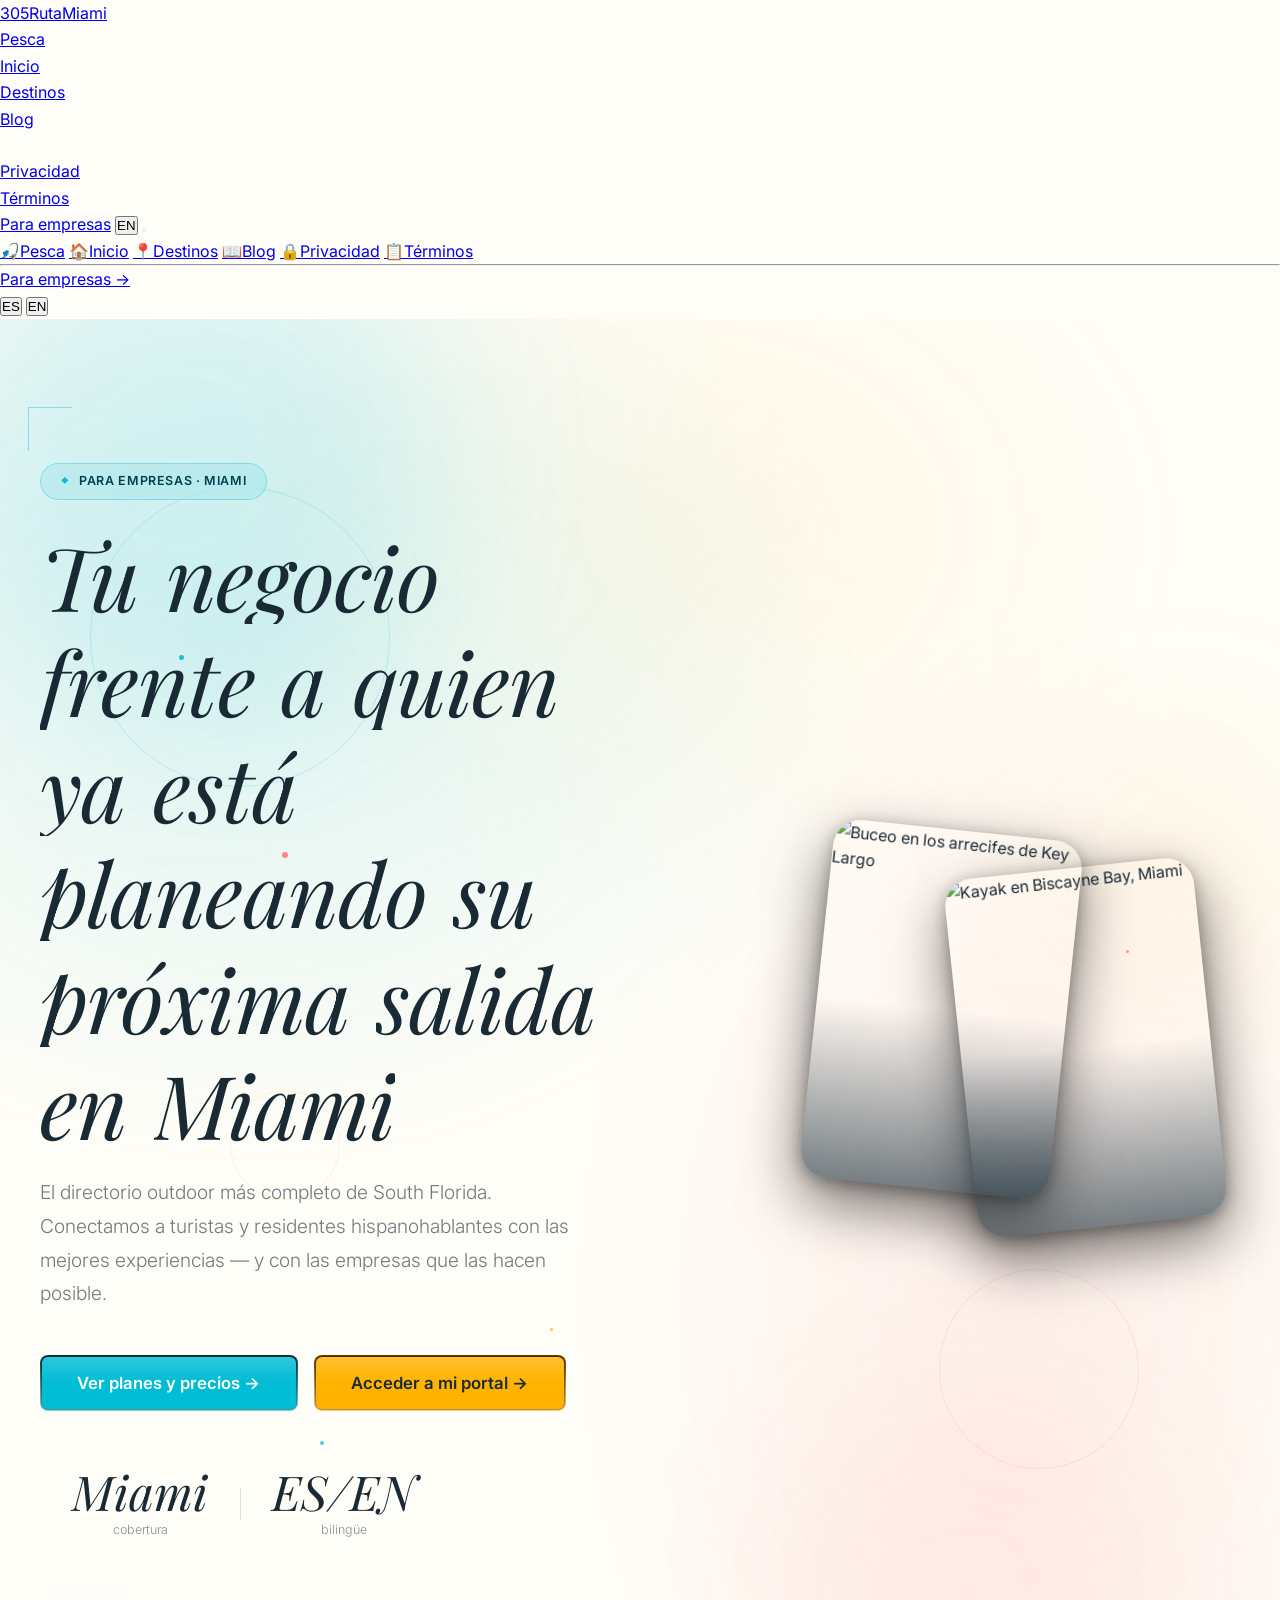
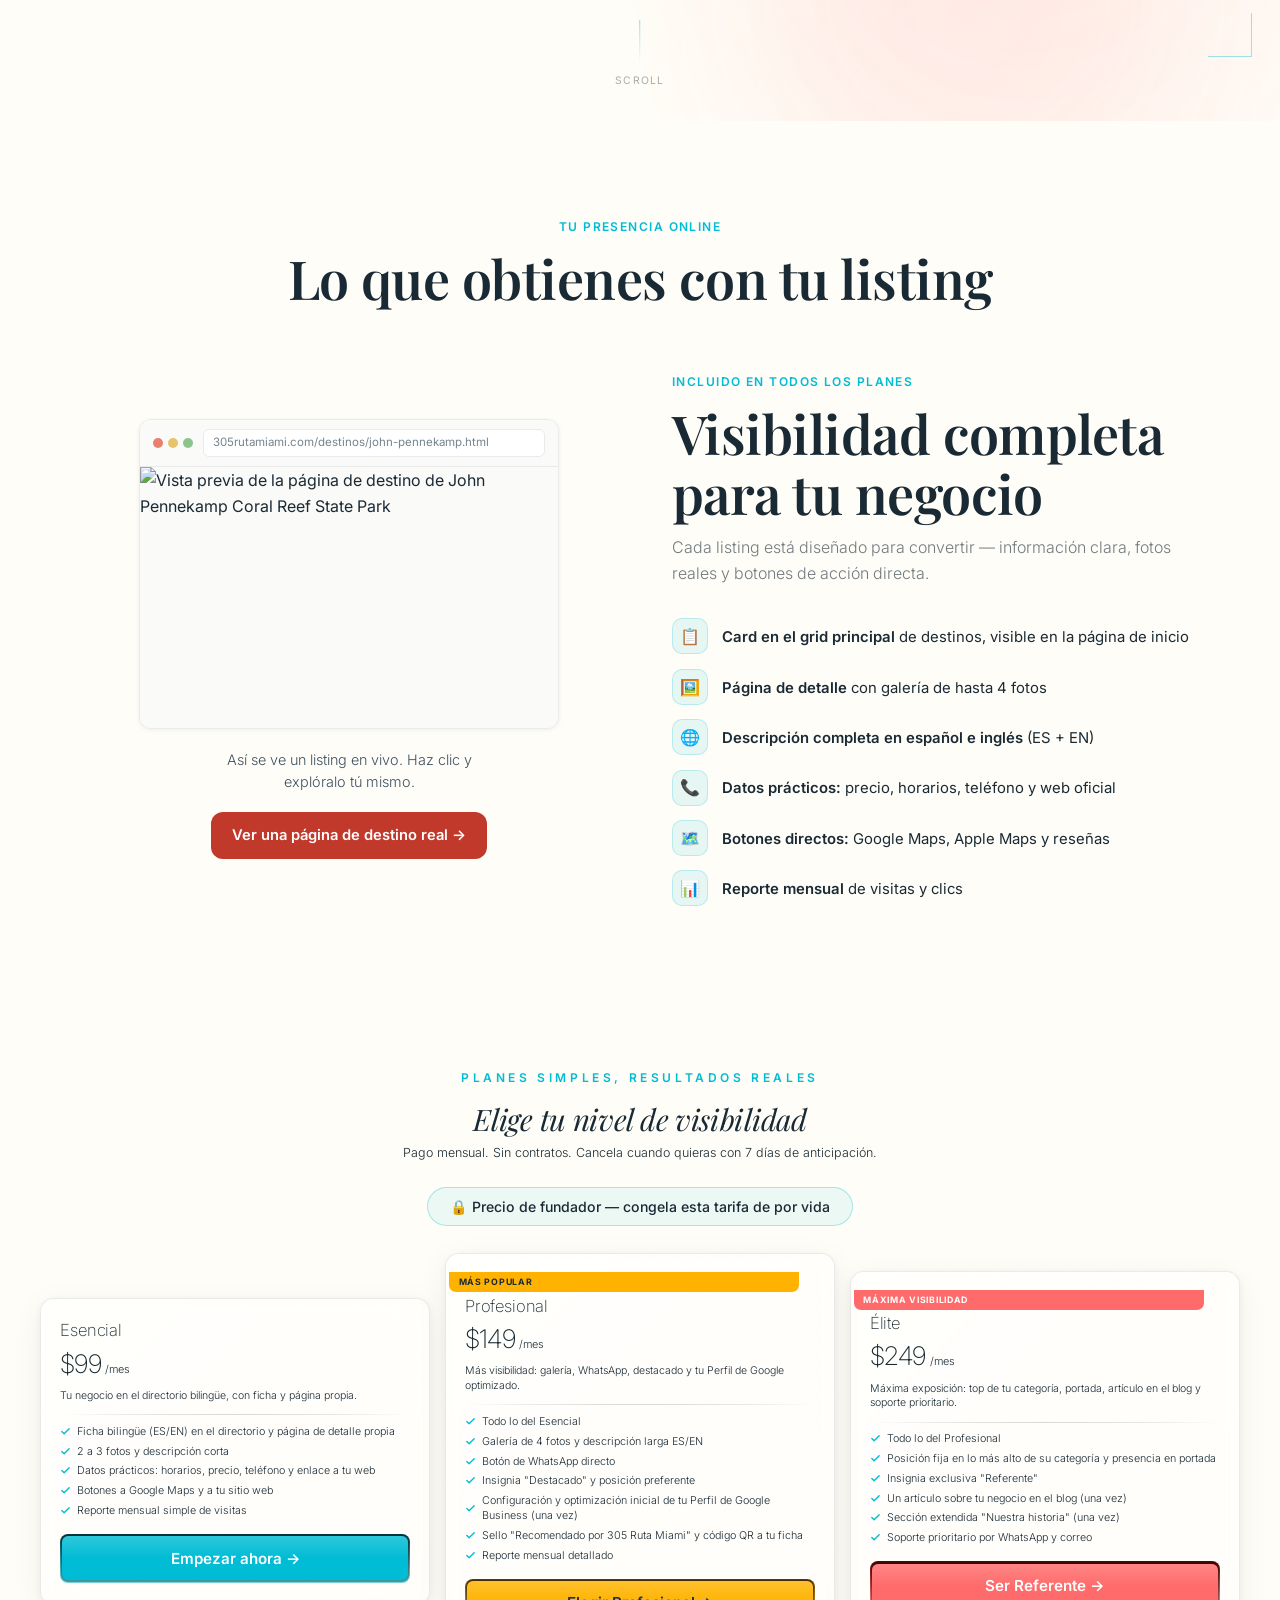
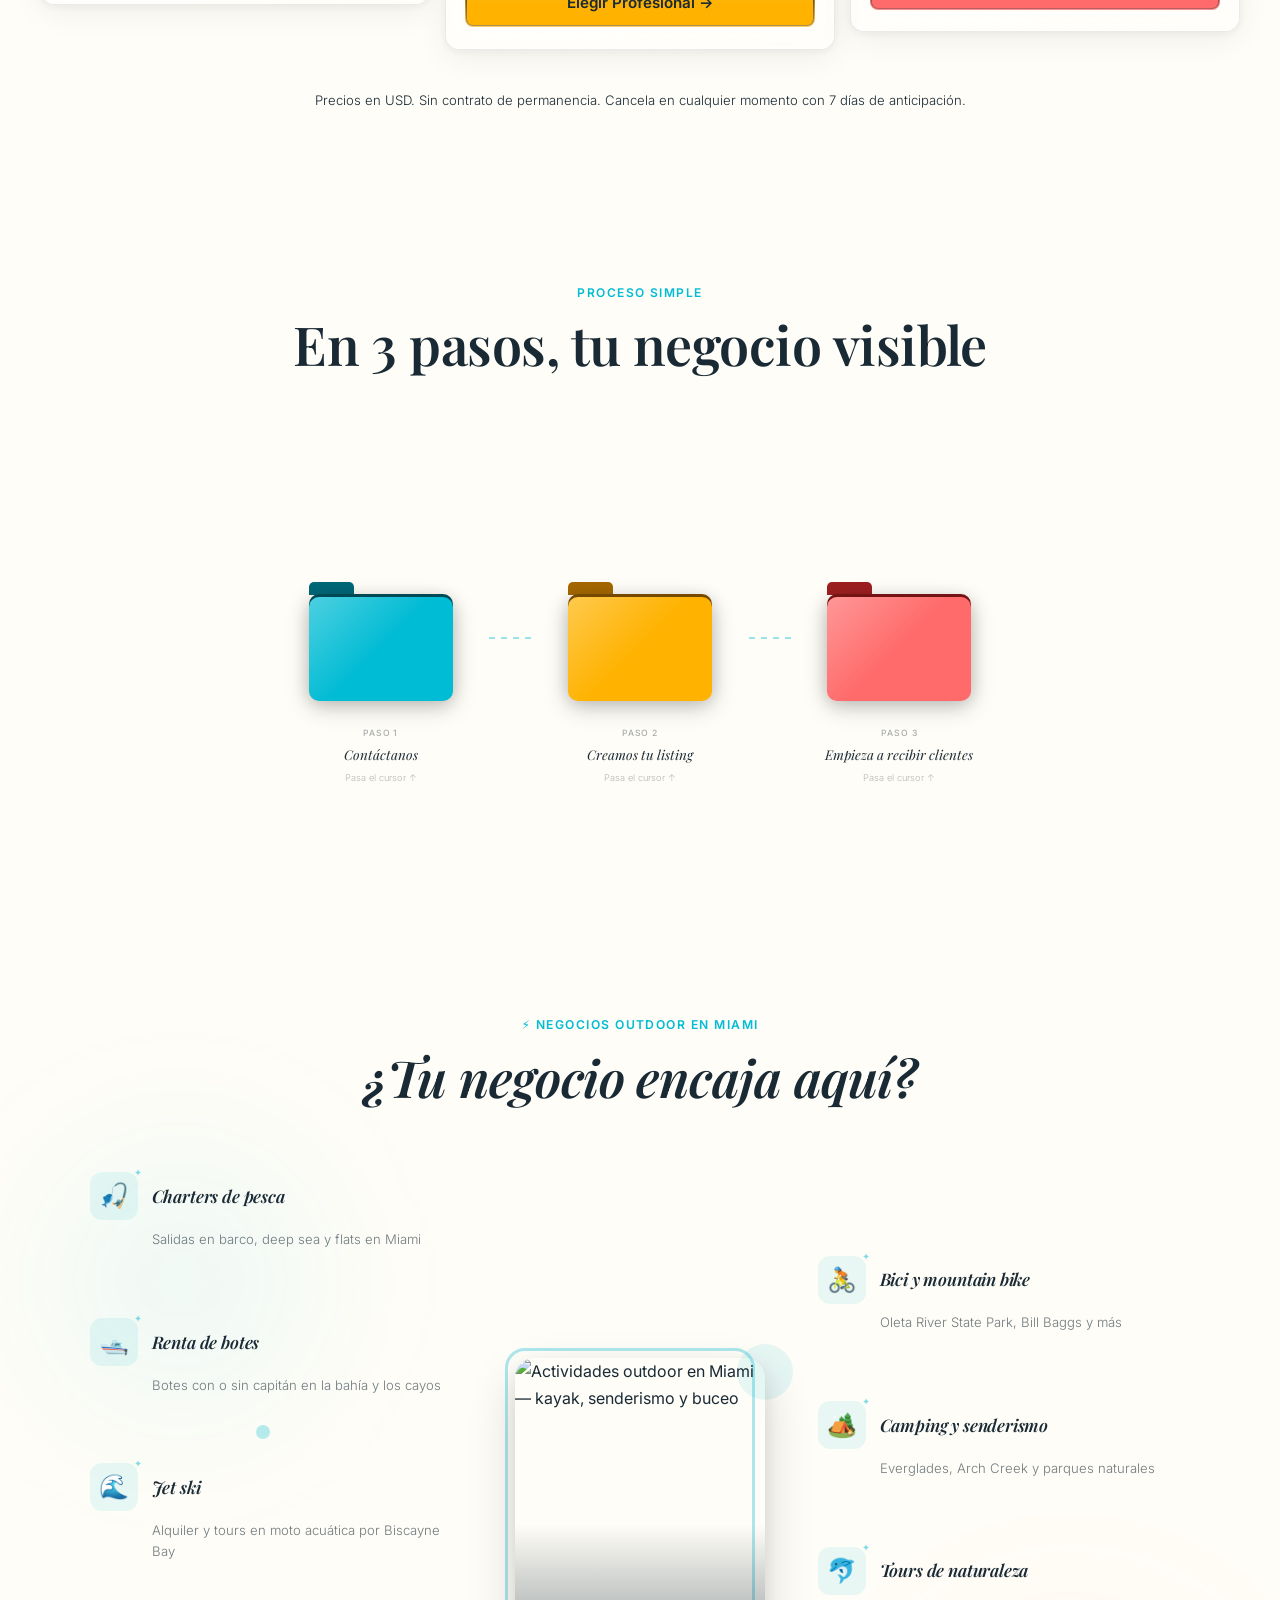
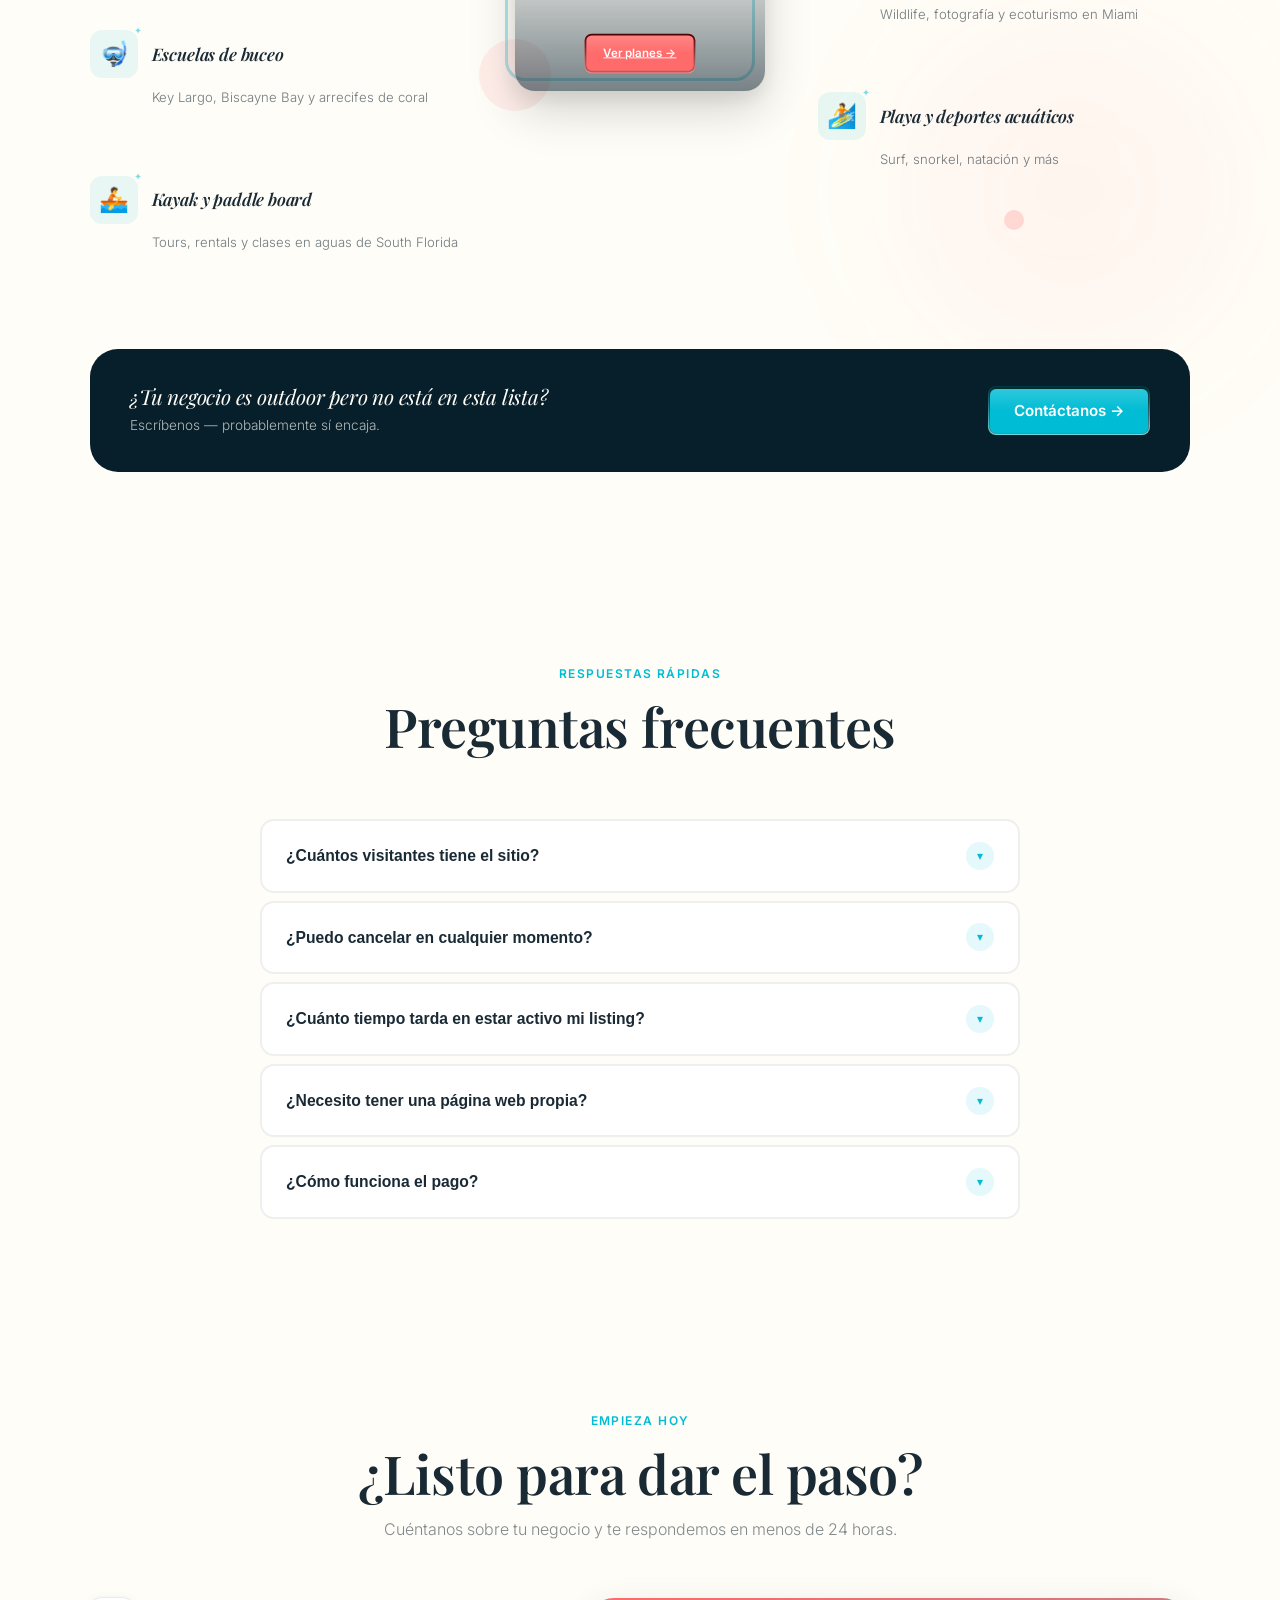
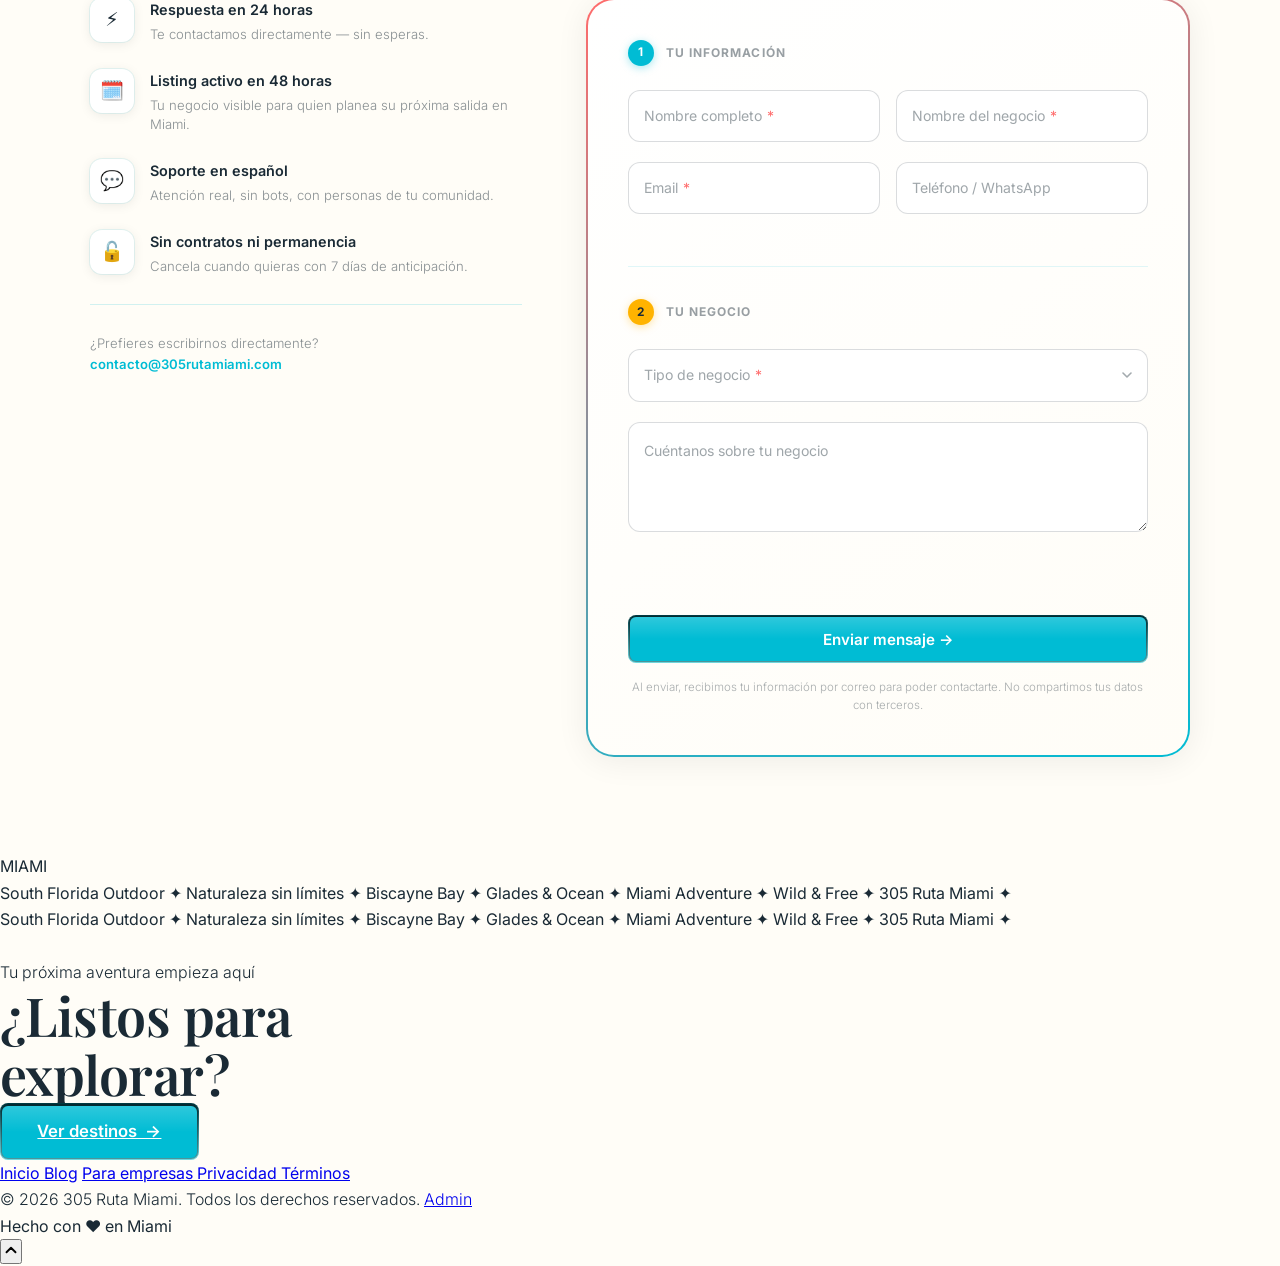
==== commit 34c4c1cc: "feat(v2-b): muestra honesta — marco de navegador con la pagina real de Pennekamp Reemplaza el mockup" ====
--- a/anunciantes.html
+++ b/anunciantes.html
@@ -315,42 +315,30 @@
 
         <div class="incluye-grid">
 
-          <!-- Mockup 3D -->
+          <!-- Muestra honesta: marco de navegador con una pagina de destino REAL -->
           <div class="mockup-col fade-up">
-            <p class="mockup-label" aria-label="Vista previa"><span class="lang-es">Así se verá tu negocio en 305 Ruta Miami</span><span class="lang-en">This is how your business will look on 305 Ruta Miami</span></p>
-            <div class="mockup-scene" role="img" aria-label="Vista previa de cómo se verá tu listing en 305 Ruta Miami">
-              <div class="mockup-card">
-
-                <div class="mockup-img-cont">
-                  <img
-                    class="mockup-img"
-                    src="assets/images/hero/hero-06.jpg"
-                    alt="Biscayne Kayak Tours — ejemplo de listing"
-                    loading="lazy"
-                  />
-                  <span class="mockup-badge" aria-hidden="true"><span class="lang-es">🌊 Mar</span><span class="lang-en">🌊 Sea</span></span>
-                </div>
-
-                <div class="mockup-info">
-                  <h3 class="mockup-nombre">Biscayne Kayak Tours</h3>
-                  <p class="mockup-desc"><span class="lang-es">Tours de kayak en Biscayne Bay — avistamiento de fauna marina, manglares y atardeceres únicos en South Florida.</span><span class="lang-en">Kayak tours in Biscayne Bay — marine wildlife sightings, mangroves and unique South Florida sunsets.</span></p>
-                  <div class="mockup-meta">
-                    <span class="mockup-meta-item"><span aria-hidden="true">💲</span> <span class="lang-es">Desde $65/tour</span><span class="lang-en">From $65/tour</span></span>
-                    <span class="mockup-meta-item"><span aria-hidden="true">⏰</span> 8am – 5pm</span>
-                  </div>
-                  <!-- MetalButton demo -->
-                  <div class="metal-btn-wrap" data-variant="coral" data-size="sm" style="pointer-events:none" aria-hidden="true">
-                    <div class="metal-btn-inner"></div>
-                    <button class="metal-btn" tabindex="-1">
-                      <div class="metal-btn-shine"></div>
-                      <div class="metal-btn-hover-glow"></div>
-                      <span class="lang-es">Ver destino</span><span class="lang-en">View destination</span>
-                    </button>
-                  </div>
-                </div>
-
-              </div>
-            </div>
+            <figure class="bframe">
+              <div class="bframe__bar" aria-hidden="true">
+                <span class="bframe__dots"><i></i><i></i><i></i></span>
+                <span class="bframe__url">305rutamiami.com/destinos/john-pennekamp.html</span>
+              </div>
+              <div class="bframe__view">
+                <img class="bframe__img"
+                     src="assets/images/destinos/john-pennekamp/hero.jpg"
+                     alt="Vista previa de la página de destino de John Pennekamp Coral Reef State Park"
+                     loading="lazy" width="800" height="520" decoding="async" />
+              </div>
+            </figure>
+
+            <p class="bframe__cap">
+              <span class="lang-es">Así se ve un listing en vivo. Haz clic y explóralo tú mismo.</span>
+              <span class="lang-en">This is how a live listing looks. Click and explore it yourself.</span>
+            </p>
+
+            <a class="bframe__cta" href="https://305rutamiami.com/destinos/john-pennekamp.html" target="_blank" rel="noopener">
+              <span class="lang-es">Ver una página de destino real →</span>
+              <span class="lang-en">See a real destination page →</span>
+            </a>
           </div>
 
           <!-- Lista de features -->
--- a/assets/css/anunciantes.css
+++ b/assets/css/anunciantes.css
@@ -701,71 +701,60 @@
   gap: 4rem; align-items: center; max-width: 1100px; margin: 0 auto;
 }
 
-/* Mockup */
-.mockup-col { display: flex; flex-direction: column; align-items: center; }
-.mockup-label {
-  font-size: 0.72rem; font-weight: 700; letter-spacing: 0.08em; text-transform: uppercase;
-  color: var(--turquesa); background: rgba(0,188,212,0.1);
-  border: 1px solid rgba(0,188,212,0.2); border-radius: 50px;
-  padding: 0.35rem 1rem; margin-bottom: 1.75rem;
-}
-.mockup-scene { perspective: 1200px; }
-
-@keyframes mockup-float {
-  0%, 100% { transform: rotateY(-15deg) rotateX(5deg) scale(0.92) translateY(0); }
-  50%       { transform: rotateY(-15deg) rotateX(5deg) scale(0.92) translateY(-14px); }
-}
-@keyframes mockup-glow {
-  0%, 100% { box-shadow: 28px 28px 55px rgba(0,0,0,0.30), -4px -4px 18px rgba(0,188,212,0.12); }
-  50%       { box-shadow: 28px 28px 55px rgba(0,0,0,0.28), -4px -4px 18px rgba(0,188,212,0.28),
-                          0 0 32px 6px rgba(0,188,212,0.18), 0 0 0 2px rgba(0,188,212,0.22); }
-}
-
-.mockup-card {
-  width: 300px;
-  transform-style: preserve-3d;
-  border-radius: var(--r); overflow: hidden; background: #fff;
-  animation: mockup-float 4s ease-in-out infinite, mockup-glow 4s ease-in-out infinite;
-}
-.mockup-scene:hover .mockup-card {
-  animation-play-state: paused;
-  transform: rotateY(-5deg) rotateX(2deg) scale(0.96);
-  transition: transform 0.55s var(--ease);
-  box-shadow: 28px 28px 55px rgba(0,0,0,0.30), 0 0 32px 8px rgba(0,188,212,0.25);
-}
+/* === B3: marco de navegador (muestra honesta del producto real) ===
+   v2: blanco, hairline, radio 12px, una sombra (al hover). Reemplaza el
+   mockup 3D fake "Biscayne Kayak Tours". Las vars v2 vienen de v2.css :root. */
+.mockup-col { display: flex; flex-direction: column; align-items: center; gap: 1.25rem; }
+
+.bframe {
+  width: 100%; max-width: 420px; margin: 0;
+  background: #fff;
+  border: 1px solid var(--linea, #EAEAEA);
+  border-radius: 12px;
+  overflow: hidden;
+  box-shadow: 0 1px 4px rgba(26, 42, 53, 0.07);
+  transition: box-shadow 0.25s ease, transform 0.25s ease;
+}
+.bframe:hover { box-shadow: 0 18px 40px -16px rgba(26, 42, 53, 0.28); transform: translateY(-3px); }
+
+.bframe__bar {
+  display: flex; align-items: center; gap: 0.6rem;
+  padding: 0.55rem 0.8rem;
+  background: var(--banda, #FAFAF8);
+  border-bottom: 1px solid var(--linea, #EAEAEA);
+}
+.bframe__dots { display: inline-flex; gap: 0.32rem; flex: 0 0 auto; }
+.bframe__dots i { width: 10px; height: 10px; border-radius: 50%; background: #D7DBDF; display: block; }
+.bframe__dots i:nth-child(1) { background: #E8806E; }
+.bframe__dots i:nth-child(2) { background: #E7C36B; }
+.bframe__dots i:nth-child(3) { background: #8BC58D; }
+.bframe__url {
+  flex: 1 1 auto; min-width: 0;
+  font-family: var(--sans, 'Inter', sans-serif);
+  font-size: 0.72rem; color: var(--texto-suave, #74848f);
+  background: #fff; border: 1px solid var(--linea, #EAEAEA); border-radius: 6px;
+  padding: 0.22rem 0.6rem;
+  white-space: nowrap; overflow: hidden; text-overflow: ellipsis;
+}
+.bframe__view { position: relative; aspect-ratio: 8 / 5; background: var(--banda, #FAFAF8); }
+.bframe__img { width: 100%; height: 100%; object-fit: cover; object-position: center top; display: block; }
+
+.bframe__cap {
+  font-size: 0.9rem; line-height: 1.5; color: var(--texto, #3d5061);
+  text-align: center; max-width: 34ch; margin: 0;
+}
+/* .v2 .bframe__cta (0,2,1) gana a .v2 a { color: inherit } de v2.css. */
+.v2 .bframe__cta {
+  display: inline-flex; align-items: center; justify-content: center;
+  padding: 0.7rem 1.3rem; border-radius: 12px;
+  background: var(--accion-empresa, #C0392B); color: #fff;
+  font-family: var(--sans, 'Inter', sans-serif); font-weight: 600; font-size: 0.92rem;
+  text-decoration: none; border: none; cursor: pointer;
+  transition: background-color 0.2s ease, transform 0.2s ease;
+}
+.v2 .bframe__cta:hover { background: #a93226; transform: translateY(-1px); color: #fff; }
 @media (prefers-reduced-motion: reduce) {
-  .mockup-card {
-    animation: none !important;
-    transform: scale(0.94) rotateY(-15deg) rotateX(5deg);
-    box-shadow: 28px 28px 55px rgba(0,0,0,0.30);
-  }
-  .mockup-scene:hover .mockup-card {
-    transform: scale(0.96) rotateY(-5deg) rotateX(2deg);
-    transition: none;
-  }
-}
-.mockup-img-cont { position: relative; height: 180px; }
-.mockup-img { width: 100%; height: 100%; object-fit: cover; display: block; }
-.mockup-badge {
-  position: absolute; top: 0.65rem; left: 0.65rem;
-  background: rgba(7,30,43,0.78); backdrop-filter: blur(8px);
-  border: 1px solid rgba(255,255,255,0.15);
-  border-radius: 6px; padding: 0.2rem 0.45rem;
-  font-size: 0.68rem; font-weight: 600; color: #fff;
-}
-.mockup-info { padding: 1.2rem 1.25rem 1.5rem; }
-.mockup-nombre {
-  font-family: var(--serif); font-style: italic; font-weight: 400;
-  font-size: 1.25rem; color: var(--tinta); margin-bottom: 0.4rem;
-}
-.mockup-desc {
-  font-size: 0.8rem; color: rgba(26,42,53,0.62); font-weight: 300;
-  line-height: 1.5; margin-bottom: 0.85rem;
-}
-.mockup-meta { display: flex; gap: 0.75rem; margin-bottom: 1rem; }
-.mockup-meta-item {
-  font-size: 0.7rem; color: rgba(26,42,53,0.5);
-  display: flex; align-items: center; gap: 0.3rem;
+  .bframe, .bframe:hover, .bframe__cta, .bframe__cta:hover { transition: none; transform: none; }
 }
 
 /* Features */
